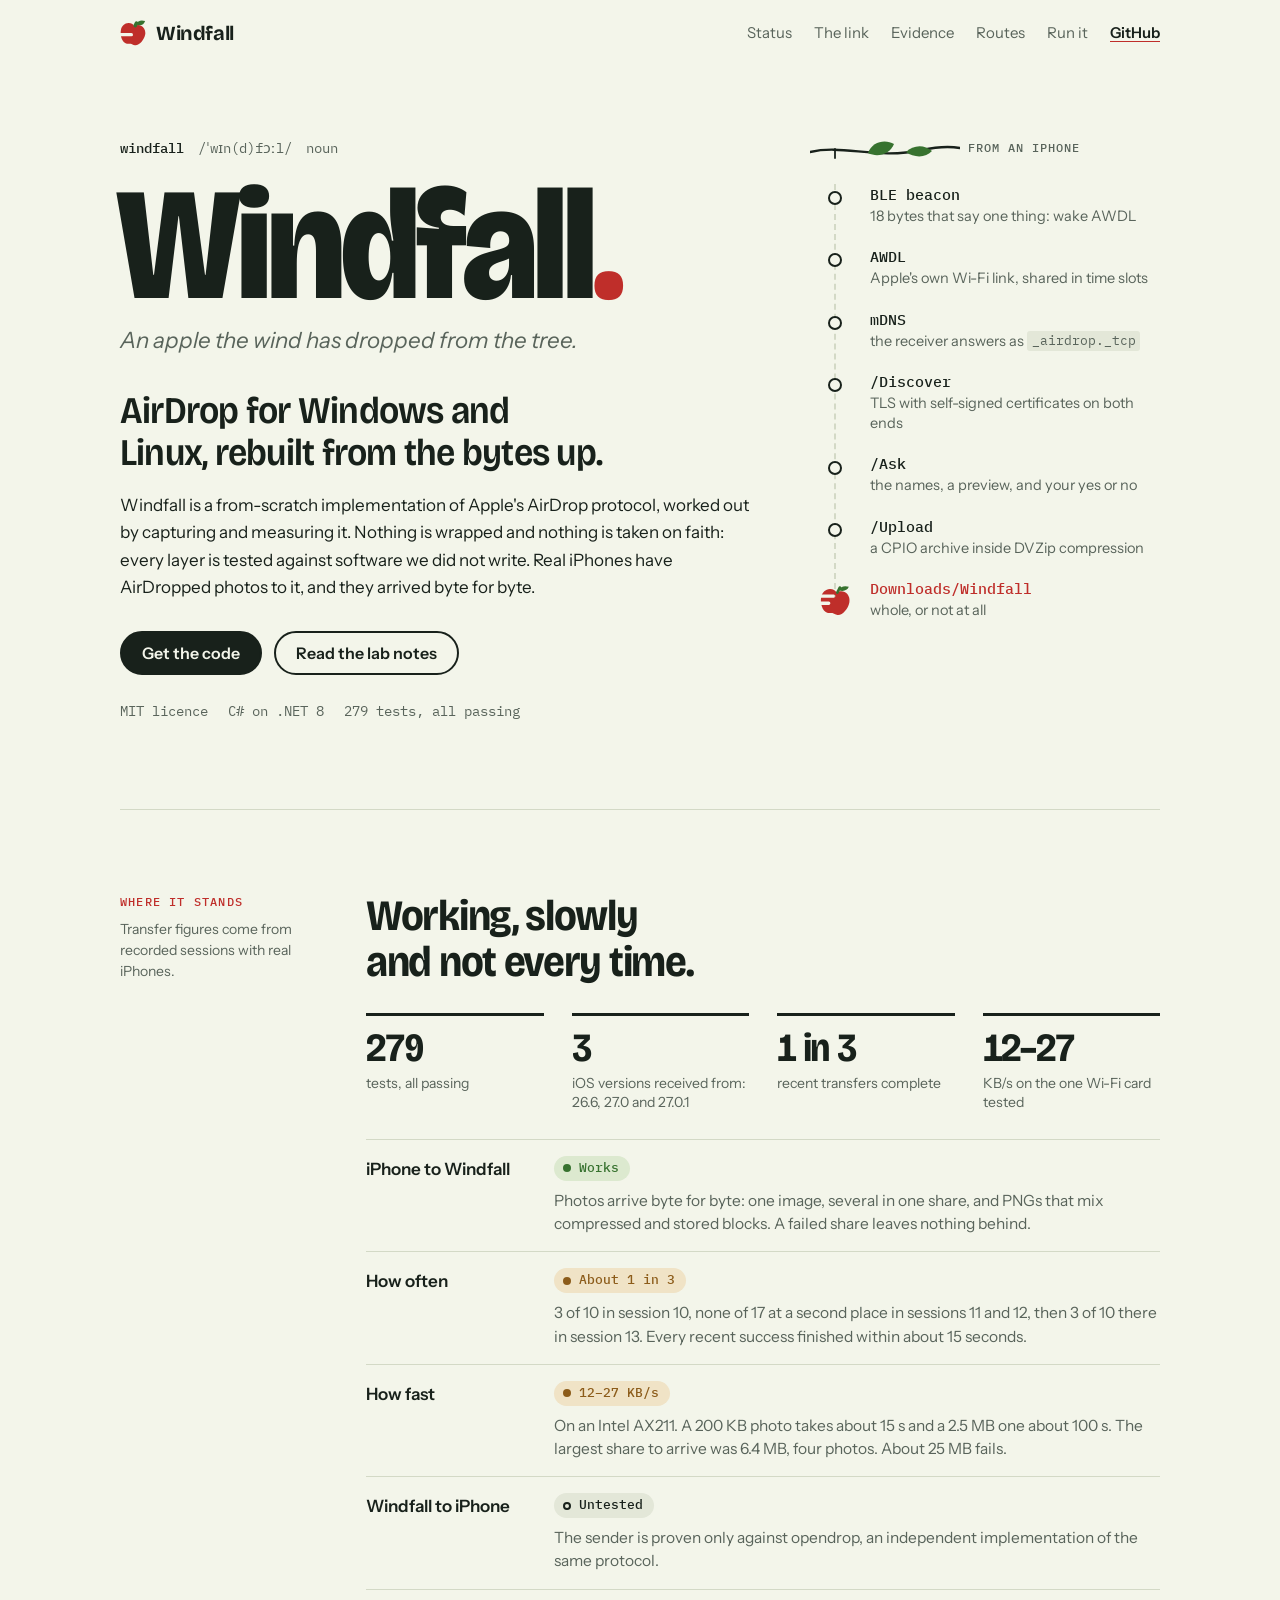
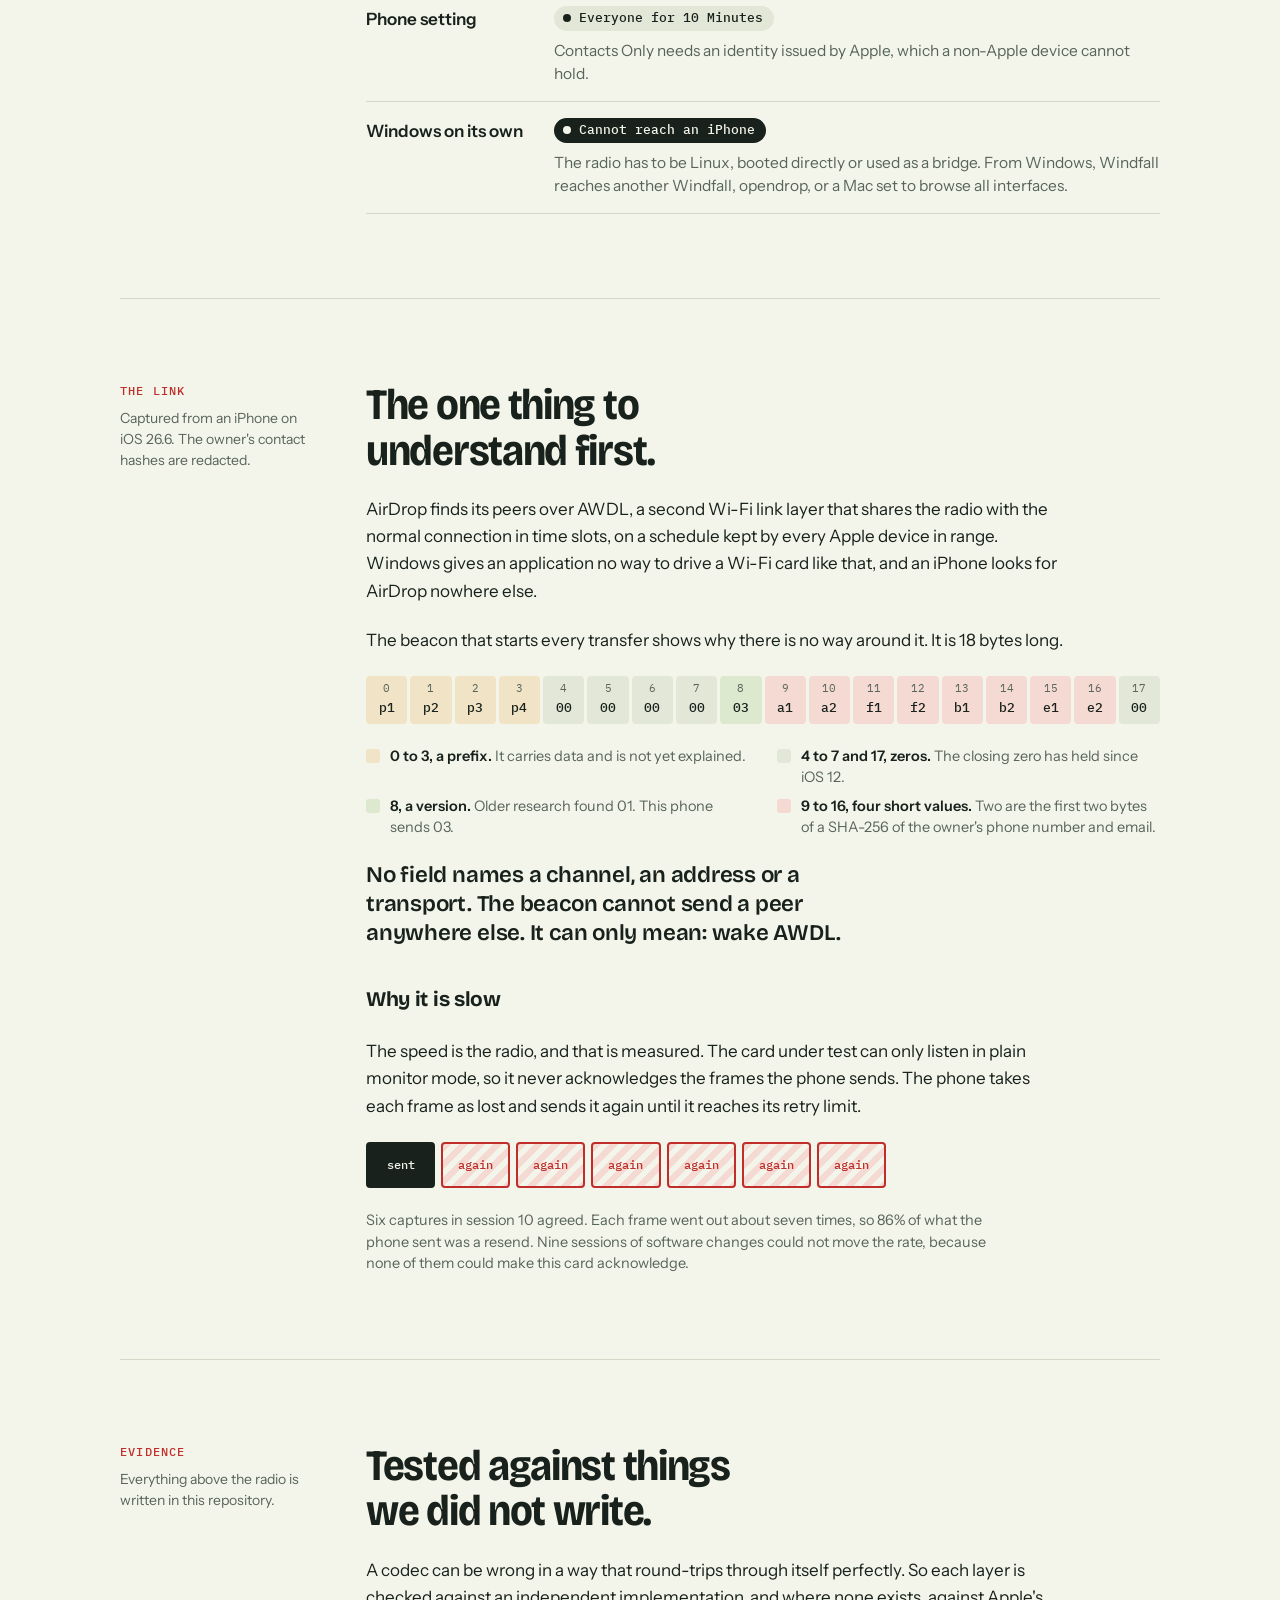
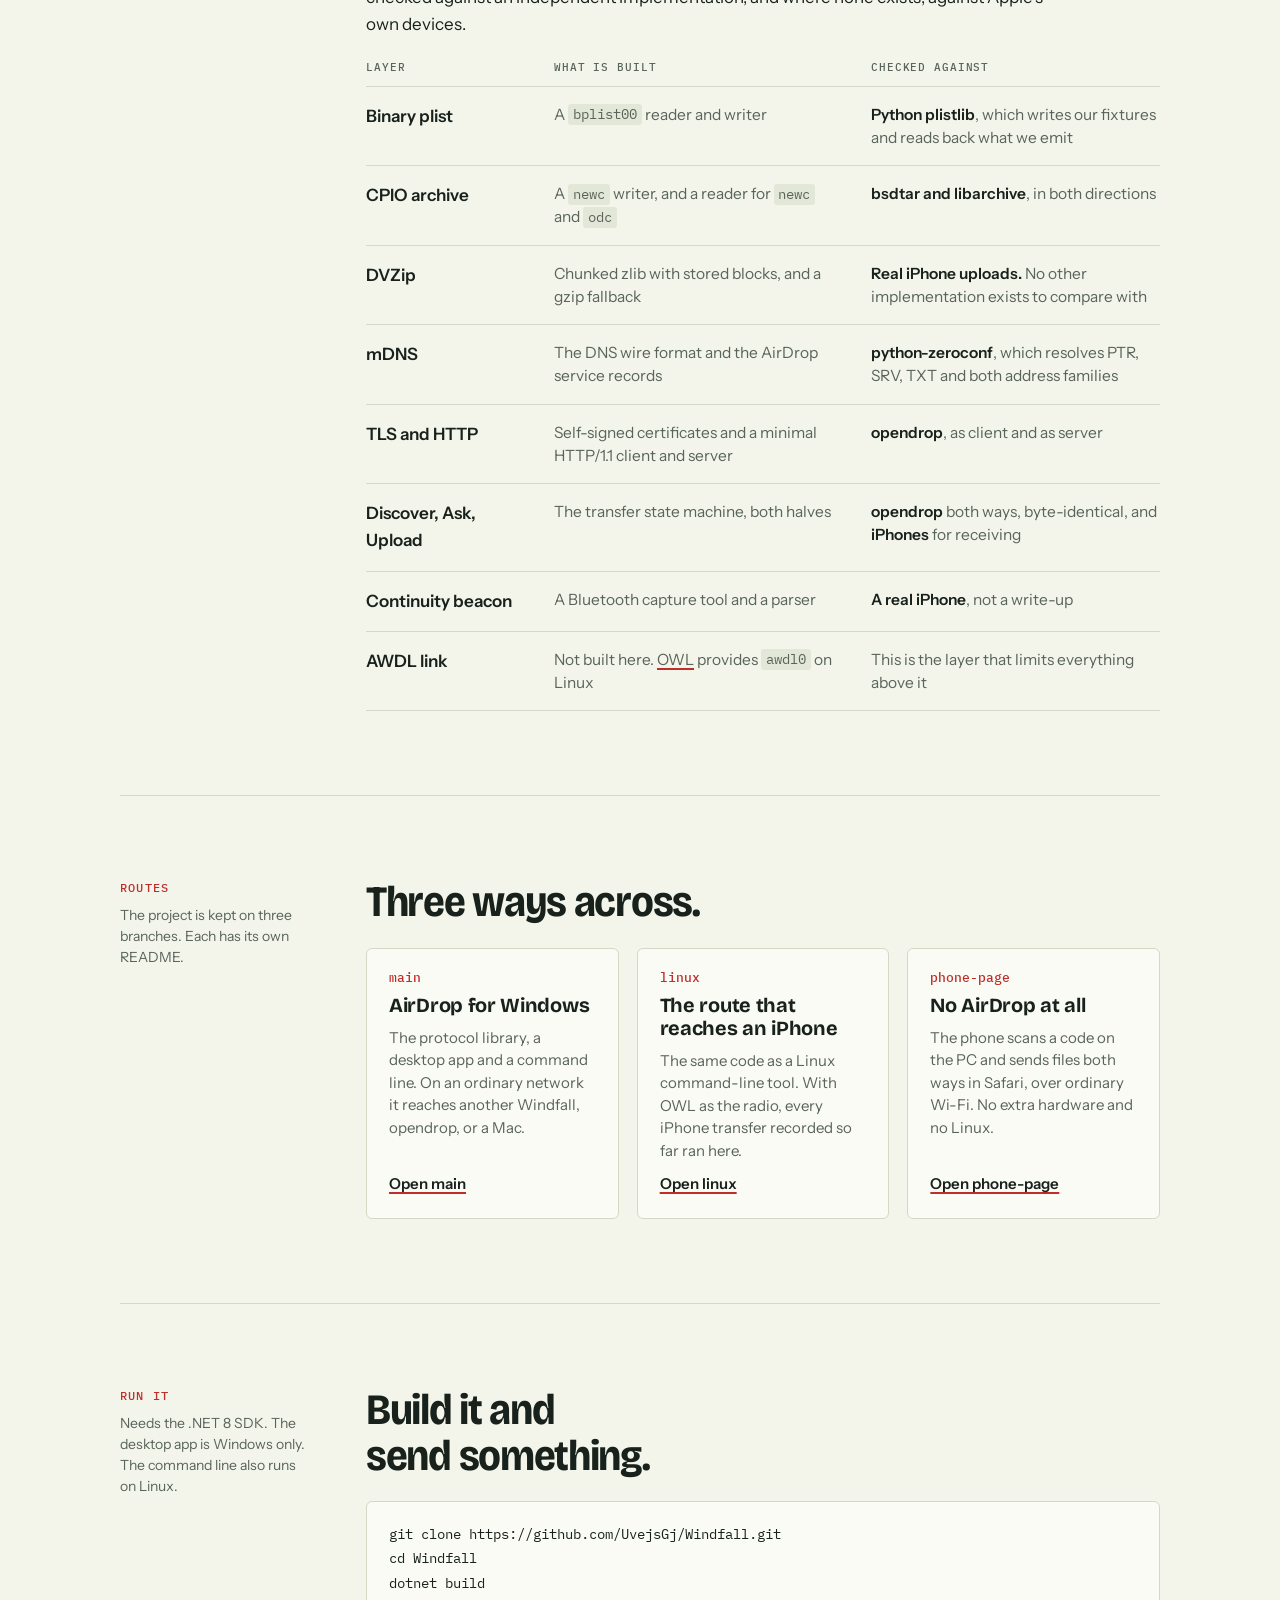
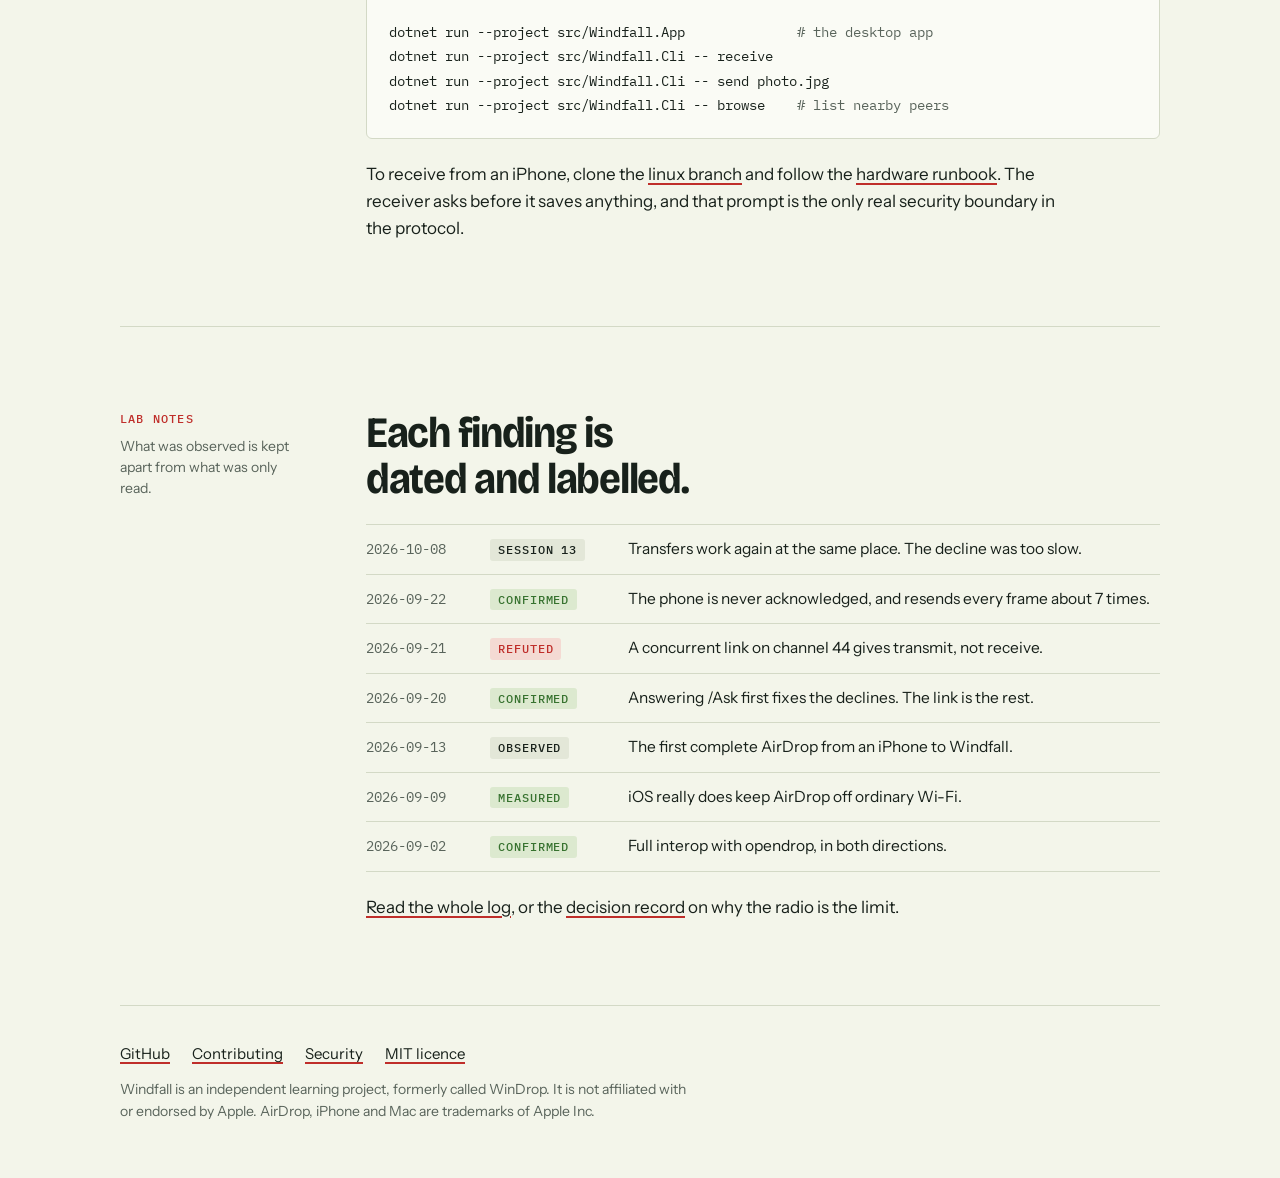
==== index.html @ a6c6a8fb "Add the Windfall website One self-contained page, index.html, taken from site/ in the Windfall repos" ====
<!doctype html>
<html lang="en">
<head>
<meta charset="utf-8">
<meta name="viewport" content="width=device-width, initial-scale=1, viewport-fit=cover">
<title>Windfall</title>
<meta name="description" content="An AirDrop implementation for Windows and Linux, built from scratch by reverse-engineering the protocol and tested against real iPhones.">
<link rel="canonical" href="https://uvejsgj.github.io/windfall-site/">
<meta property="og:title" content="Windfall">
<meta property="og:description" content="AirDrop for Windows and Linux, rebuilt from the bytes up.">
<meta property="og:type" content="website">
<meta property="og:url" content="https://uvejsgj.github.io/windfall-site/">
<meta property="og:image" content="https://uvejsgj.github.io/windfall-site/social-card.png">
<meta property="og:image:width" content="1280">
<meta property="og:image:height" content="640">
<meta name="twitter:card" content="summary_large_image">
<link rel="icon" href="data:image/svg+xml,%3Csvg xmlns='http://www.w3.org/2000/svg' viewBox='0 0 16 16'%3E%3Cmask id='g' maskUnits='userSpaceOnUse' x='-4' y='-4' width='24' height='24'%3E%3Crect x='-4' y='-4' width='24' height='24' fill='%23fff'/%3E%3Cpath d='M-2 9H7' fill='none' stroke='%23000' stroke-width='2' stroke-linecap='round'/%3E%3C/mask%3E%3Cg mask='url(%23g)'%3E%3Cpath fill='%23BF2E2A' transform='translate(8.11 7.18) rotate(12) scale(0.2) translate(-50 -48)' d='M50 31C45 25 37 23 30 25C19 28 12 38 12 50C12 67 23 87 36 88C42 88.5 46 86 50 86C54 86 58 88.5 64 88C77 87 88 67 88 50C88 38 81 28 70 25C63 23 55 25 50 31Z'/%3E%3C/g%3E%3Cg fill='%2337722F' transform='translate(8.11 7.18) rotate(12) scale(0.2) translate(-50 -48)'%3E%3Crect x='46.5' y='14' width='11' height='20' rx='5.5' transform='rotate(14 52 30)'/%3E%3Cpath d='M54 24C56 12 66 7 79 8C78 20 68 28 54 24Z'/%3E%3C/g%3E%3C/svg%3E">
<link rel="stylesheet" href="https://fonts.googleapis.com/css2?family=Bricolage+Grotesque:opsz,wdth,wght@12..96,75..100,200..800&family=IBM+Plex+Mono:wght@400;500&family=Instrument+Sans:ital,wght@0,400..700;1,400..700&display=swap">
<style>
/* Layout: a field notebook. Section labels sit in a narrow left margin and the content
   hangs to their right. The hero carries one drop line that a file falls down. */
:root {
  --flesh: #F3F5EA;   /* page: the pale green-white of a cut apple */
  --pith: #FAFBF5;    /* raised surface */
  --seed: #18211B;    /* ink */
  --stem: #59645B;    /* quiet text */
  --rule: #D3D9C6;    /* hairlines */
  --skin: #BF2E2A;    /* the one accent: apple red */
  --leaf: #37722F;    /* works */
  --russet: #8C5C1A;  /* slow, partial */
  --tint-skin: #F4DAD3;
  --tint-leaf: #DCE9CF;
  --tint-russet: #F0E3C6;
  --tint-stem: #E3E7D8;

  --display: "Bricolage Grotesque", "Arial Narrow", "Helvetica Neue", Arial, sans-serif;
  --body: "Instrument Sans", "Segoe UI", system-ui, -apple-system, sans-serif;
  --mono: "IBM Plex Mono", ui-monospace, "Cascadia Mono", Consolas, monospace;

  --apple: 42px;
  --gutter: clamp(16px, 4vw, 40px);
}
@media (prefers-color-scheme: dark) {
  :root:not([data-theme="light"]) {
    --flesh: #0F1511; --pith: #171F19; --seed: #E8EDDD; --stem: #9AA79A; --rule: #2B362D;
    --skin: #EF6A5F; --leaf: #8CC57C; --russet: #D9A85C;
    --tint-skin: #3B1F1C; --tint-leaf: #1D3220; --tint-russet: #352A10; --tint-stem: #212A23;
    color-scheme: dark;
  }
}
:root[data-theme="dark"] {
  --flesh: #0F1511; --pith: #171F19; --seed: #E8EDDD; --stem: #9AA79A; --rule: #2B362D;
  --skin: #EF6A5F; --leaf: #8CC57C; --russet: #D9A85C;
  --tint-skin: #3B1F1C; --tint-leaf: #1D3220; --tint-russet: #352A10; --tint-stem: #212A23;
  color-scheme: dark;
}

*, *::before, *::after { box-sizing: border-box; }
html { -webkit-text-size-adjust: 100%; }
body {
  margin: 0;
  background: var(--flesh);
  color: var(--seed);
  font: 400 17px/1.6 var(--body);
  -webkit-font-smoothing: antialiased;
}
a { color: inherit; text-decoration-color: var(--skin); text-decoration-thickness: 2px; text-underline-offset: 3px; }
a:hover { color: var(--skin); }
:focus-visible { outline: 2px solid var(--skin); outline-offset: 3px; border-radius: 2px; }
p { margin: 0; max-width: 64ch; }
h1, h2, h3 { margin: 0; font-family: var(--display); text-wrap: balance; }
code, pre, .mono { font-family: var(--mono); }
code { font-size: .88em; background: var(--tint-stem); padding: .1em .35em; border-radius: 3px; }

.page { max-width: 1120px; margin-inline: auto; padding-inline: var(--gutter); }

/* ---------- header ---------- */
.top { display: flex; align-items: center; justify-content: space-between; gap: 16px; padding-block: 20px; }
.brand { display: inline-flex; align-items: center; gap: 10px; font: 700 20px/1 var(--display); letter-spacing: -.02em; text-decoration: none; }
.brand svg { width: 26px; height: 26px; }
.top nav { display: flex; flex-wrap: wrap; gap: 4px 22px; font-size: 15px; }
.top nav a { text-decoration: none; color: var(--stem); }
.top nav a:hover, .top nav a.gh { color: var(--seed); }
.top nav a.gh { font-weight: 600; text-decoration: underline; text-decoration-color: var(--skin); }
@media (max-width: 700px) { .top nav a:not(.gh) { display: none; } }

/* ---------- hero ---------- */
.hero { display: grid; grid-template-columns: minmax(0, 1.3fr) minmax(0, .7fr); gap: 48px 64px; align-items: start; padding-block: clamp(28px, 6vw, 72px) clamp(48px, 7vw, 88px); }
.defn { font: 400 14px/1.5 var(--mono); color: var(--stem); display: flex; flex-wrap: wrap; gap: 2px 14px; }
.defn b { font-weight: 500; color: var(--seed); }
.hero h1 { font-weight: 800; font-stretch: 88%; font-size: clamp(4rem, 14vw, 10rem); line-height: .86; letter-spacing: -.03em; margin: 18px 0 10px -.03em; }
.hero h1 span { color: var(--skin); }
.meaning { font: italic 400 clamp(1.15rem, 2.2vw, 1.4rem)/1.4 var(--body); color: var(--stem); }
.thesis { font: 600 clamp(1.6rem, 3.4vw, 2.35rem)/1.12 var(--display); font-stretch: 92%; letter-spacing: -.02em; margin-top: 34px; max-width: 22ch; text-wrap: balance; }
.lede { margin-top: 18px; }
.cta { display: flex; flex-wrap: wrap; gap: 12px; margin-top: 30px; }
.btn { display: inline-flex; align-items: center; gap: 8px; padding: 12px 20px; border: 2px solid var(--seed); border-radius: 999px; font: 600 16px/1 var(--body); text-decoration: none; }
.btn.solid { background: var(--seed); color: var(--flesh); }
.btn.solid:hover { background: var(--skin); border-color: var(--skin); color: var(--flesh); }
.btn:hover { border-color: var(--skin); }
.facts { display: flex; flex-wrap: wrap; gap: 6px 20px; margin: 26px 0 0; padding: 0; list-style: none; font: 400 13.5px/1.5 var(--mono); color: var(--stem); }

/* the drop line */
.drop-wrap { position: relative; padding-top: 46px; }
.drop-cap { font: 500 12px/1 var(--mono); letter-spacing: .08em; text-transform: uppercase; color: var(--stem); position: absolute; top: 4px; left: 150px; white-space: nowrap; }
.twig { position: absolute; top: 0; left: -8px; width: 150px; height: 46px; }
.drop { list-style: none; margin: 0; padding: 0 0 0 52px; position: relative; display: grid; gap: 20px; }
.drop::before { content: ""; position: absolute; left: 16px; top: 0; bottom: calc(var(--apple) / 2); border-left: 2px dashed var(--rule); }
.drop li { position: relative; display: grid; gap: 1px; animation: lit .35s ease-out backwards; animation-delay: calc(.4s + var(--t, 0s)); }
.drop li::before { content: ""; position: absolute; left: -42px; top: .42em; width: 14px; height: 14px; border-radius: 50%; background: var(--flesh); border: 2px solid var(--seed); }
.drop .st { font: 500 15px/1.4 var(--mono); }
.drop .sd { font-size: 14.5px; line-height: 1.4; color: var(--stem); }
.drop li.land { min-height: var(--apple); align-content: center; }
.drop li.land::before { display: none; }
.drop li.land .st { color: var(--skin); }
.drop .apple { position: absolute; display: block; left: calc(17px - var(--apple) / 2); top: calc(100% - var(--apple)); width: var(--apple); height: var(--apple); animation: fall 2.4s cubic-bezier(.55, .085, .68, .53) .4s backwards, settle .45s ease-out 2.8s; }
.drop .apple::before { display: none; }
.drop .apple svg { display: block; width: 100%; height: 100%; }
@keyframes fall { from { top: -8px; } }
@keyframes settle { 0% { transform: translateY(0) rotate(0); } 40% { transform: translateY(-9px) rotate(-8deg); } 100% { transform: translateY(0) rotate(0); } }
@keyframes lit { from { opacity: .25; } }
@media (prefers-reduced-motion: reduce) { .drop .apple, .drop li { animation: none; } }

/* ---------- sections ---------- */
.sec { display: grid; grid-template-columns: 190px minmax(0, 1fr); gap: 20px 56px; padding-block: clamp(48px, 7vw, 84px); border-top: 1px solid var(--rule); }
.sec > header { display: grid; gap: 8px; align-content: start; }
.label { font: 500 12px/1.4 var(--mono); letter-spacing: .1em; text-transform: uppercase; color: var(--skin); }
.note { font-size: 14px; line-height: 1.5; color: var(--stem); }
.body { display: grid; gap: 22px; min-width: 0; }
.sec h2 { font-weight: 700; font-stretch: 90%; font-size: clamp(1.8rem, 4vw, 2.7rem); line-height: 1.05; letter-spacing: -.03em; max-width: 18ch; }
.sec h3 { font-weight: 700; font-size: 1.3rem; letter-spacing: -.015em; margin-top: 14px; }
@media (max-width: 860px) {
  .hero, .sec { grid-template-columns: minmax(0, 1fr); }
  .drop-wrap { max-width: 420px; }
}

/* figures */
.figs { display: grid; grid-template-columns: repeat(4, minmax(0, 1fr)); gap: 20px 28px; margin: 6px 0 4px; padding: 0; }
.figs div { display: grid; gap: 6px; align-content: start; border-top: 3px solid var(--seed); padding-top: 12px; }
.figs dt { font: 700 clamp(1.7rem, 3.6vw, 2.5rem)/1 var(--display); font-stretch: 85%; letter-spacing: -.03em; font-variant-numeric: tabular-nums; white-space: nowrap; }
.figs dd { margin: 0; font-size: 14px; line-height: 1.4; color: var(--stem); }
@media (max-width: 620px) { .figs { grid-template-columns: repeat(2, minmax(0, 1fr)); } }

/* rows: a label in the margin, its state and detail beside it */
.rows { display: grid; margin: 0; padding: 0; list-style: none; border-bottom: 1px solid var(--rule); }
.rows li { display: grid; grid-template-columns: 160px minmax(0, 1fr); gap: 8px 28px; padding-block: 16px; border-top: 1px solid var(--rule); align-items: start; }
.rows .k { font-weight: 600; grid-row: 1 / span 2; }
.rows .chip, .rows .d { grid-column: 2; }
.rows .d { font-size: 15.5px; line-height: 1.5; color: var(--stem); min-width: 0; }
.rows .d b { color: var(--seed); font-weight: 600; }
.rows .cap { display: none; font: 500 11px/1.4 var(--mono); letter-spacing: .08em; text-transform: uppercase; color: var(--stem); }
.rows.stack li { grid-template-columns: 160px minmax(0, 1fr) minmax(0, 1fr); }
.rows.stack .k { grid-row: auto; }
.rows.stack .d { grid-column: auto; }
.rows li.head { padding-block: 0 10px; border-top: 0; font: 500 11px/1.4 var(--mono); letter-spacing: .08em; text-transform: uppercase; color: var(--stem); }
@media (max-width: 1000px) {
  .rows.stack li { grid-template-columns: 160px minmax(0, 1fr); }
  .rows.stack .k { grid-row: 1 / span 2; }
  .rows.stack .d { grid-column: 2; }
  .rows.stack li.head { display: none; }
  .rows.stack .cap { display: block; margin-bottom: 2px; }
}
@media (max-width: 620px) {
  .rows li, .rows.stack li { grid-template-columns: minmax(0, 1fr); }
  .rows .k, .rows.stack .k { grid-row: auto; }
  .rows .chip, .rows .d, .rows.stack .d { grid-column: 1; }
}
.chip { display: inline-flex; align-items: center; gap: 8px; justify-self: start; padding: 4px 11px 4px 9px; border-radius: 999px; font: 500 13px/1.3 var(--mono); background: var(--tint-stem); color: var(--seed); }
.chip::before { content: ""; width: 8px; height: 8px; border-radius: 50%; background: currentColor; flex: none; }
.chip.ok { background: var(--tint-leaf); color: var(--leaf); }
.chip.slow { background: var(--tint-russet); color: var(--russet); }
.chip.open::before { background: none; border: 2px solid currentColor; }
.chip.no { background: var(--seed); color: var(--flesh); }

/* the beacon */
.bytes-wrap { overflow-x: auto; }
.bytes { display: grid; grid-template-columns: repeat(18, minmax(26px, 1fr)); gap: 3px; min-width: 520px; font: 500 13px/1 var(--mono); font-variant-numeric: tabular-nums; }
.bytes span { display: grid; gap: 7px; justify-items: center; padding: 7px 0 10px; border-radius: 4px; background: var(--tint-stem); }
.bytes i { font-style: normal; font-weight: 400; font-size: 10.5px; color: var(--stem); }
.bytes .pre { background: var(--tint-russet); }
.bytes .ver { background: var(--tint-leaf); }
.bytes .hsh { background: var(--tint-skin); }
.key { display: grid; grid-template-columns: repeat(2, minmax(0, 1fr)); gap: 8px 28px; margin: 0; padding: 0; list-style: none; font-size: 14.5px; line-height: 1.45; color: var(--stem); }
.key li { display: grid; grid-template-columns: 14px minmax(0, 1fr); gap: 10px; }
.key li::before { content: ""; width: 14px; height: 14px; border-radius: 3px; margin-top: .22em; background: var(--tint-stem); }
.key .pre::before { background: var(--tint-russet); }
.key .ver::before { background: var(--tint-leaf); }
.key .hsh::before { background: var(--tint-skin); }
.key b { color: var(--seed); font-weight: 600; }
@media (max-width: 620px) { .key { grid-template-columns: minmax(0, 1fr); } }
.verdict { font: 600 clamp(1.15rem, 2.2vw, 1.4rem)/1.3 var(--display); letter-spacing: -.01em; max-width: 34ch; text-wrap: balance; }

/* resends */
.frames { display: grid; grid-template-columns: repeat(7, minmax(0, 1fr)); gap: 6px; max-width: 520px; }
.frames span { display: grid; place-items: center; height: 46px; border-radius: 4px; font: 500 12px/1 var(--mono); border: 2px solid var(--skin); color: var(--skin); background: repeating-linear-gradient(135deg, var(--tint-skin) 0 6px, transparent 6px 12px); }
.frames .first { background: var(--seed); border-color: var(--seed); color: var(--flesh); }
.small { font-size: 14.5px; line-height: 1.5; color: var(--stem); }

/* routes */
.routes { display: grid; grid-template-columns: repeat(3, minmax(0, 1fr)); gap: 18px; }
.route { display: grid; grid-template-rows: auto auto 1fr auto; gap: 10px; padding: 22px; background: var(--pith); border: 1px solid var(--rule); border-radius: 6px; min-width: 0; }
.route .br { font: 500 13px/1 var(--mono); color: var(--skin); }
.route h3 { margin: 0; font-size: 1.25rem; line-height: 1.15; }
.route p { font-size: 15px; line-height: 1.5; color: var(--stem); }
.route a { font-weight: 600; font-size: 15px; }
@media (max-width: 860px) { .routes { grid-template-columns: minmax(0, 1fr); } }

/* code */
pre { margin: 0; padding: 20px 22px; background: var(--pith); border: 1px solid var(--rule); border-radius: 6px; overflow-x: auto; font-size: 14px; line-height: 1.75; }
pre code { background: none; padding: 0; border-radius: 0; font-size: inherit; }
pre .c { color: var(--stem); }

/* log */
.log { display: grid; margin: 0; padding: 0; list-style: none; border-bottom: 1px solid var(--rule); }
.log li { display: grid; grid-template-columns: 104px 118px minmax(0, 1fr); gap: 6px 20px; padding-block: 13px; border-top: 1px solid var(--rule); align-items: baseline; }
.log time { font: 400 13.5px/1.5 var(--mono); color: var(--stem); font-variant-numeric: tabular-nums; }
.log .v { justify-self: start; font: 500 11.5px/1 var(--mono); letter-spacing: .08em; padding: 5px 8px; border-radius: 3px; background: var(--tint-stem); }
.log .v.yes { background: var(--tint-leaf); color: var(--leaf); }
.log .v.nope { background: var(--tint-skin); color: var(--skin); }
.log span:last-child { font-size: 15.5px; line-height: 1.45; min-width: 0; }
@media (max-width: 620px) { .log li { grid-template-columns: auto minmax(0, 1fr); } .log span:last-child { grid-column: 1 / -1; } }

/* footer */
footer { border-top: 1px solid var(--rule); padding-block: 36px 56px; display: grid; gap: 14px; font-size: 14px; line-height: 1.55; color: var(--stem); }
footer nav { display: flex; flex-wrap: wrap; gap: 6px 22px; color: var(--seed); font-size: 15px; }
</style>
</head>
<body>
<div class="page">

  <div class="top">
    <a class="brand" href="#top" aria-label="Windfall">
      <svg viewBox="0 0 16 16" aria-hidden="true"><mask id="wf-gust-a" maskUnits="userSpaceOnUse" x="-4" y="-4" width="24" height="24"><rect x="-4" y="-4" width="24" height="24" fill="#fff"/><path d="M-2 9H7" fill="none" stroke="#000" stroke-width="2" stroke-linecap="round"/></mask><g mask="url(#wf-gust-a)"><path fill="var(--skin)" transform="translate(8.11 7.18) rotate(12) scale(0.2) translate(-50 -48)" d="M50 31C45 25 37 23 30 25C19 28 12 38 12 50C12 67 23 87 36 88C42 88.5 46 86 50 86C54 86 58 88.5 64 88C77 87 88 67 88 50C88 38 81 28 70 25C63 23 55 25 50 31Z"/></g><g fill="var(--leaf)" transform="translate(8.11 7.18) rotate(12) scale(0.2) translate(-50 -48)"><rect x="46.5" y="14" width="11" height="20" rx="5.5" transform="rotate(14 52 30)"/><path d="M54 24C56 12 66 7 79 8C78 20 68 28 54 24Z"/></g></svg>
      Windfall
    </a>
    <nav aria-label="Sections">
      <a href="#status">Status</a>
      <a href="#link">The link</a>
      <a href="#evidence">Evidence</a>
      <a href="#routes">Routes</a>
      <a href="#run">Run it</a>
      <a class="gh" href="https://github.com/UvejsGj/Windfall">GitHub</a>
    </nav>
  </div>

  <main id="top">
    <section class="hero">
      <div>
        <p class="defn"><b>windfall</b> <span>/ˈwɪn(d)fɔːl/</span> <span>noun</span></p>
        <h1>Windfall<span>.</span></h1>
        <p class="meaning">An apple the wind has dropped from the tree.</p>

        <p class="thesis">AirDrop for Windows and Linux, rebuilt from the bytes up.</p>
        <p class="lede">Windfall is a from-scratch implementation of Apple's AirDrop protocol, worked out by capturing and measuring it. Nothing is wrapped and nothing is taken on faith: every layer is tested against software we did not write. Real iPhones have AirDropped photos to it, and they arrived byte for byte.</p>

        <div class="cta">
          <a class="btn solid" href="https://github.com/UvejsGj/Windfall">Get the code</a>
          <a class="btn" href="https://github.com/UvejsGj/Windfall/blob/main/docs/protocol-notes.md">Read the lab notes</a>
        </div>
        <ul class="facts">
          <li>MIT licence</li>
          <li>C# on .NET 8</li>
          <li>279 tests, all passing</li>
        </ul>
      </div>

      <div class="drop-wrap">
        <svg class="twig" viewBox="0 0 150 46" aria-hidden="true">
          <path d="M0 14C34 6 66 22 112 12c14-3 26-4 38-2" fill="none" stroke="var(--seed)" stroke-width="2.4" stroke-linecap="round"/>
          <path d="M25 11v9" fill="none" stroke="var(--seed)" stroke-width="1.8" stroke-linecap="round"/>
          <path d="M58 15C62 3 76 1 84 6 80 16 68 20 58 15Z" fill="var(--leaf)"/>
          <path d="M96 14c8 6 20 6 26-1-8-7-19-6-26 1Z" fill="var(--leaf)"/>
        </svg>
        <span class="drop-cap">From an iPhone</span>
        <ol class="drop" aria-label="What a file passes through on its way in">
          <li style="--t:0s"><span class="st">BLE beacon</span><span class="sd">18 bytes that say one thing: wake AWDL</span></li>
          <li style="--t:.98s"><span class="st">AWDL</span><span class="sd">Apple's own Wi-Fi link, shared in time slots</span></li>
          <li style="--t:1.39s"><span class="st">mDNS</span><span class="sd">the receiver answers as <code>_airdrop._tcp</code></span></li>
          <li style="--t:1.7s"><span class="st">/Discover</span><span class="sd">TLS with self-signed certificates on both ends</span></li>
          <li style="--t:1.96s"><span class="st">/Ask</span><span class="sd">the names, a preview, and your yes or no</span></li>
          <li style="--t:2.19s"><span class="st">/Upload</span><span class="sd">a CPIO archive inside DVZip compression</span></li>
          <li class="land" style="--t:2.4s"><span class="st">Downloads/Windfall</span><span class="sd">whole, or not at all</span></li>
          <li class="apple" aria-hidden="true"><svg viewBox="0 0 100 100"><mask id="wf-gust-b" maskUnits="userSpaceOnUse" x="-20" y="-20" width="140" height="140"><rect x="-20" y="-20" width="140" height="140" fill="#fff"/><path d="M-20 43H47M-20 60H35" fill="none" stroke="#000" stroke-width="8" stroke-linecap="round"/></mask><g mask="url(#wf-gust-b)"><path fill="var(--skin)" transform="translate(51 50) rotate(12) scale(0.9) translate(-50 -48)" d="M50 31C45 25 37 23 30 25C19 28 12 38 12 50C12 67 23 87 36 88C42 88.5 46 86 50 86C54 86 58 88.5 64 88C77 87 88 67 88 50C88 38 81 28 70 25C63 23 55 25 50 31Z"/></g><g fill="var(--leaf)" transform="translate(51 50) rotate(12) scale(0.9) translate(-50 -48)"><rect x="48" y="12" width="7" height="22" rx="3.5" transform="rotate(14 51.5 30)"/><path d="M53 23C56 13 66 8 78 9C76 19 66 26 53 23Z"/></g></svg></li>
        </ol>
      </div>
    </section>

    <section class="sec" id="status">
      <header>
        <span class="label">Where it stands</span>
        <span class="note">Transfer figures come from recorded sessions with real iPhones.</span>
      </header>
      <div class="body">
        <h2>Working, slowly and not every time.</h2>
        <dl class="figs">
          <div><dt>279</dt><dd>tests, all passing</dd></div>
          <div><dt>3</dt><dd>iOS versions received from: 26.6, 27.0 and 27.0.1</dd></div>
          <div><dt>1 in 3</dt><dd>recent transfers complete</dd></div>
          <div><dt>12–27</dt><dd>KB/s on the one Wi-Fi card tested</dd></div>
        </dl>
        <ul class="rows">
          <li><span class="k">iPhone to Windfall</span><span class="chip ok">Works</span><span class="d">Photos arrive byte for byte: one image, several in one share, and PNGs that mix compressed and stored blocks. A failed share leaves nothing behind.</span></li>
          <li><span class="k">How often</span><span class="chip slow">About 1 in 3</span><span class="d">3 of 10 in session 10, none of 17 at a second place in sessions 11 and 12, then 3 of 10 there in session 13. Every recent success finished within about 15 seconds.</span></li>
          <li><span class="k">How fast</span><span class="chip slow">12–27 KB/s</span><span class="d">On an Intel AX211. A 200 KB photo takes about 15 s and a 2.5 MB one about 100 s. The largest share to arrive was 6.4 MB, four photos. About 25 MB fails.</span></li>
          <li><span class="k">Windfall to iPhone</span><span class="chip open">Untested</span><span class="d">The sender is proven only against opendrop, an independent implementation of the same protocol.</span></li>
          <li><span class="k">Phone setting</span><span class="chip">Everyone for 10 Minutes</span><span class="d">Contacts Only needs an identity issued by Apple, which a non-Apple device cannot hold.</span></li>
          <li><span class="k">Windows on its own</span><span class="chip no">Cannot reach an iPhone</span><span class="d">The radio has to be Linux, booted directly or used as a bridge. From Windows, Windfall reaches another Windfall, opendrop, or a Mac set to browse all interfaces.</span></li>
        </ul>
      </div>
    </section>

    <section class="sec" id="link">
      <header>
        <span class="label">The link</span>
        <span class="note">Captured from an iPhone on iOS 26.6. The owner's contact hashes are redacted.</span>
      </header>
      <div class="body">
        <h2>The one thing to understand first.</h2>
        <p>AirDrop finds its peers over AWDL, a second Wi-Fi link layer that shares the radio with the normal connection in time slots, on a schedule kept by every Apple device in range. Windows gives an application no way to drive a Wi-Fi card like that, and an iPhone looks for AirDrop nowhere else.</p>
        <p>The beacon that starts every transfer shows why there is no way around it. It is 18 bytes long.</p>

        <div class="bytes-wrap">
          <div class="bytes" role="img" aria-label="The 18 bytes of the AirDrop beacon: four prefix bytes, four zero bytes, a version byte of 03, eight bytes holding four two-byte values, and a closing zero.">
            <span class="pre"><i>0</i>p1</span><span class="pre"><i>1</i>p2</span><span class="pre"><i>2</i>p3</span><span class="pre"><i>3</i>p4</span>
            <span><i>4</i>00</span><span><i>5</i>00</span><span><i>6</i>00</span><span><i>7</i>00</span>
            <span class="ver"><i>8</i>03</span>
            <span class="hsh"><i>9</i>a1</span><span class="hsh"><i>10</i>a2</span><span class="hsh"><i>11</i>f1</span><span class="hsh"><i>12</i>f2</span><span class="hsh"><i>13</i>b1</span><span class="hsh"><i>14</i>b2</span><span class="hsh"><i>15</i>e1</span><span class="hsh"><i>16</i>e2</span>
            <span><i>17</i>00</span>
          </div>
        </div>
        <ul class="key">
          <li class="pre"><span><b>0 to 3, a prefix.</b> It carries data and is not yet explained.</span></li>
          <li><span><b>4 to 7 and 17, zeros.</b> The closing zero has held since iOS 12.</span></li>
          <li class="ver"><span><b>8, a version.</b> Older research found 01. This phone sends 03.</span></li>
          <li class="hsh"><span><b>9 to 16, four short values.</b> Two are the first two bytes of a SHA-256 of the owner's phone number and email.</span></li>
        </ul>
        <p class="verdict">No field names a channel, an address or a transport. The beacon cannot send a peer anywhere else. It can only mean: wake AWDL.</p>

        <h3>Why it is slow</h3>
        <p>The speed is the radio, and that is measured. The card under test can only listen in plain monitor mode, so it never acknowledges the frames the phone sends. The phone takes each frame as lost and sends it again until it reaches its retry limit.</p>
        <div class="frames" role="img" aria-label="Seven transmissions of the same frame: one first attempt and six resends.">
          <span class="first">sent</span><span>again</span><span>again</span><span>again</span><span>again</span><span>again</span><span>again</span>
        </div>
        <p class="small">Six captures in session 10 agreed. Each frame went out about seven times, so 86% of what the phone sent was a resend. Nine sessions of software changes could not move the rate, because none of them could make this card acknowledge.</p>
      </div>
    </section>

    <section class="sec" id="evidence">
      <header>
        <span class="label">Evidence</span>
        <span class="note">Everything above the radio is written in this repository.</span>
      </header>
      <div class="body">
        <h2>Tested against things we did not write.</h2>
        <p>A codec can be wrong in a way that round-trips through itself perfectly. So each layer is checked against an independent implementation, and where none exists, against Apple's own devices.</p>
        <ul class="rows stack">
          <li class="head"><span>Layer</span><span>What is built</span><span>Checked against</span></li>
          <li><span class="k">Binary plist</span><span class="d"><span class="cap">Built</span>A <code>bplist00</code> reader and writer</span><span class="d"><span class="cap">Checked against</span><b>Python plistlib</b>, which writes our fixtures and reads back what we emit</span></li>
          <li><span class="k">CPIO archive</span><span class="d"><span class="cap">Built</span>A <code>newc</code> writer, and a reader for <code>newc</code> and <code>odc</code></span><span class="d"><span class="cap">Checked against</span><b>bsdtar and libarchive</b>, in both directions</span></li>
          <li><span class="k">DVZip</span><span class="d"><span class="cap">Built</span>Chunked zlib with stored blocks, and a gzip fallback</span><span class="d"><span class="cap">Checked against</span><b>Real iPhone uploads.</b> No other implementation exists to compare with</span></li>
          <li><span class="k">mDNS</span><span class="d"><span class="cap">Built</span>The DNS wire format and the AirDrop service records</span><span class="d"><span class="cap">Checked against</span><b>python-zeroconf</b>, which resolves PTR, SRV, TXT and both address families</span></li>
          <li><span class="k">TLS and HTTP</span><span class="d"><span class="cap">Built</span>Self-signed certificates and a minimal HTTP/1.1 client and server</span><span class="d"><span class="cap">Checked against</span><b>opendrop</b>, as client and as server</span></li>
          <li><span class="k">Discover, Ask, Upload</span><span class="d"><span class="cap">Built</span>The transfer state machine, both halves</span><span class="d"><span class="cap">Checked against</span><b>opendrop</b> both ways, byte-identical, and <b>iPhones</b> for receiving</span></li>
          <li><span class="k">Continuity beacon</span><span class="d"><span class="cap">Built</span>A Bluetooth capture tool and a parser</span><span class="d"><span class="cap">Checked against</span><b>A real iPhone</b>, not a write-up</span></li>
          <li><span class="k">AWDL link</span><span class="d"><span class="cap">Built</span>Not built here. <a href="https://github.com/seemoo-lab/owl">OWL</a> provides <code>awdl0</code> on Linux</span><span class="d"><span class="cap">Checked against</span>This is the layer that limits everything above it</span></li>
        </ul>
      </div>
    </section>

    <section class="sec" id="routes">
      <header>
        <span class="label">Routes</span>
        <span class="note">The project is kept on three branches. Each has its own README.</span>
      </header>
      <div class="body">
        <h2>Three ways across.</h2>
        <div class="routes">
          <article class="route">
            <span class="br">main</span>
            <h3>AirDrop for Windows</h3>
            <p>The protocol library, a desktop app and a command line. On an ordinary network it reaches another Windfall, opendrop, or a Mac.</p>
            <a href="https://github.com/UvejsGj/Windfall">Open main</a>
          </article>
          <article class="route">
            <span class="br">linux</span>
            <h3>The route that reaches an iPhone</h3>
            <p>The same code as a Linux command-line tool. With OWL as the radio, every iPhone transfer recorded so far ran here.</p>
            <a href="https://github.com/UvejsGj/Windfall/tree/linux">Open linux</a>
          </article>
          <article class="route">
            <span class="br">phone-page</span>
            <h3>No AirDrop at all</h3>
            <p>The phone scans a code on the PC and sends files both ways in Safari, over ordinary Wi-Fi. No extra hardware and no Linux.</p>
            <a href="https://github.com/UvejsGj/Windfall/tree/phone-page">Open phone-page</a>
          </article>
        </div>
      </div>
    </section>

    <section class="sec" id="run">
      <header>
        <span class="label">Run it</span>
        <span class="note">Needs the .NET 8 SDK. The desktop app is Windows only. The command line also runs on Linux.</span>
      </header>
      <div class="body">
        <h2>Build it and send something.</h2>
<pre><code>git clone https://github.com/UvejsGj/Windfall.git
cd Windfall
dotnet build

dotnet run --project src/Windfall.App              <span class="c"># the desktop app</span>
dotnet run --project src/Windfall.Cli -- receive
dotnet run --project src/Windfall.Cli -- send photo.jpg
dotnet run --project src/Windfall.Cli -- browse    <span class="c"># list nearby peers</span></code></pre>
        <p>To receive from an iPhone, clone the <a href="https://github.com/UvejsGj/Windfall/tree/linux">linux branch</a> and follow the <a href="https://github.com/UvejsGj/Windfall/blob/main/docs/bridge-hardware-setup.md">hardware runbook</a>. The receiver asks before it saves anything, and that prompt is the only real security boundary in the protocol.</p>
      </div>
    </section>

    <section class="sec" id="notes">
      <header>
        <span class="label">Lab notes</span>
        <span class="note">What was observed is kept apart from what was only read.</span>
      </header>
      <div class="body">
        <h2>Each finding is dated and labelled.</h2>
        <ul class="log">
          <li><time datetime="2026-10-08">2026-10-08</time><span class="v">SESSION 13</span><span>Transfers work again at the same place. The decline was too slow.</span></li>
          <li><time datetime="2026-09-22">2026-09-22</time><span class="v yes">CONFIRMED</span><span>The phone is never acknowledged, and resends every frame about 7 times.</span></li>
          <li><time datetime="2026-09-21">2026-09-21</time><span class="v nope">REFUTED</span><span>A concurrent link on channel 44 gives transmit, not receive.</span></li>
          <li><time datetime="2026-09-20">2026-09-20</time><span class="v yes">CONFIRMED</span><span>Answering /Ask first fixes the declines. The link is the rest.</span></li>
          <li><time datetime="2026-09-13">2026-09-13</time><span class="v">OBSERVED</span><span>The first complete AirDrop from an iPhone to Windfall.</span></li>
          <li><time datetime="2026-09-09">2026-09-09</time><span class="v yes">MEASURED</span><span>iOS really does keep AirDrop off ordinary Wi-Fi.</span></li>
          <li><time datetime="2026-09-02">2026-09-02</time><span class="v yes">CONFIRMED</span><span>Full interop with opendrop, in both directions.</span></li>
        </ul>
        <p><a href="https://github.com/UvejsGj/Windfall/blob/main/docs/protocol-notes.md">Read the whole log</a>, or the <a href="https://github.com/UvejsGj/Windfall/blob/main/docs/adr-001-transport-selection.md">decision record</a> on why the radio is the limit.</p>
      </div>
    </section>
  </main>

  <footer>
    <nav aria-label="Project">
      <a href="https://github.com/UvejsGj/Windfall">GitHub</a>
      <a href="https://github.com/UvejsGj/Windfall/blob/main/CONTRIBUTING.md">Contributing</a>
      <a href="https://github.com/UvejsGj/Windfall/blob/main/SECURITY.md">Security</a>
      <a href="https://github.com/UvejsGj/Windfall/blob/main/LICENSE">MIT licence</a>
    </nav>
    <p>Windfall is an independent learning project, formerly called WinDrop. It is not affiliated with or endorsed by Apple. AirDrop, iPhone and Mac are trademarks of Apple Inc.</p>
  </footer>

</div>
</body>
</html>
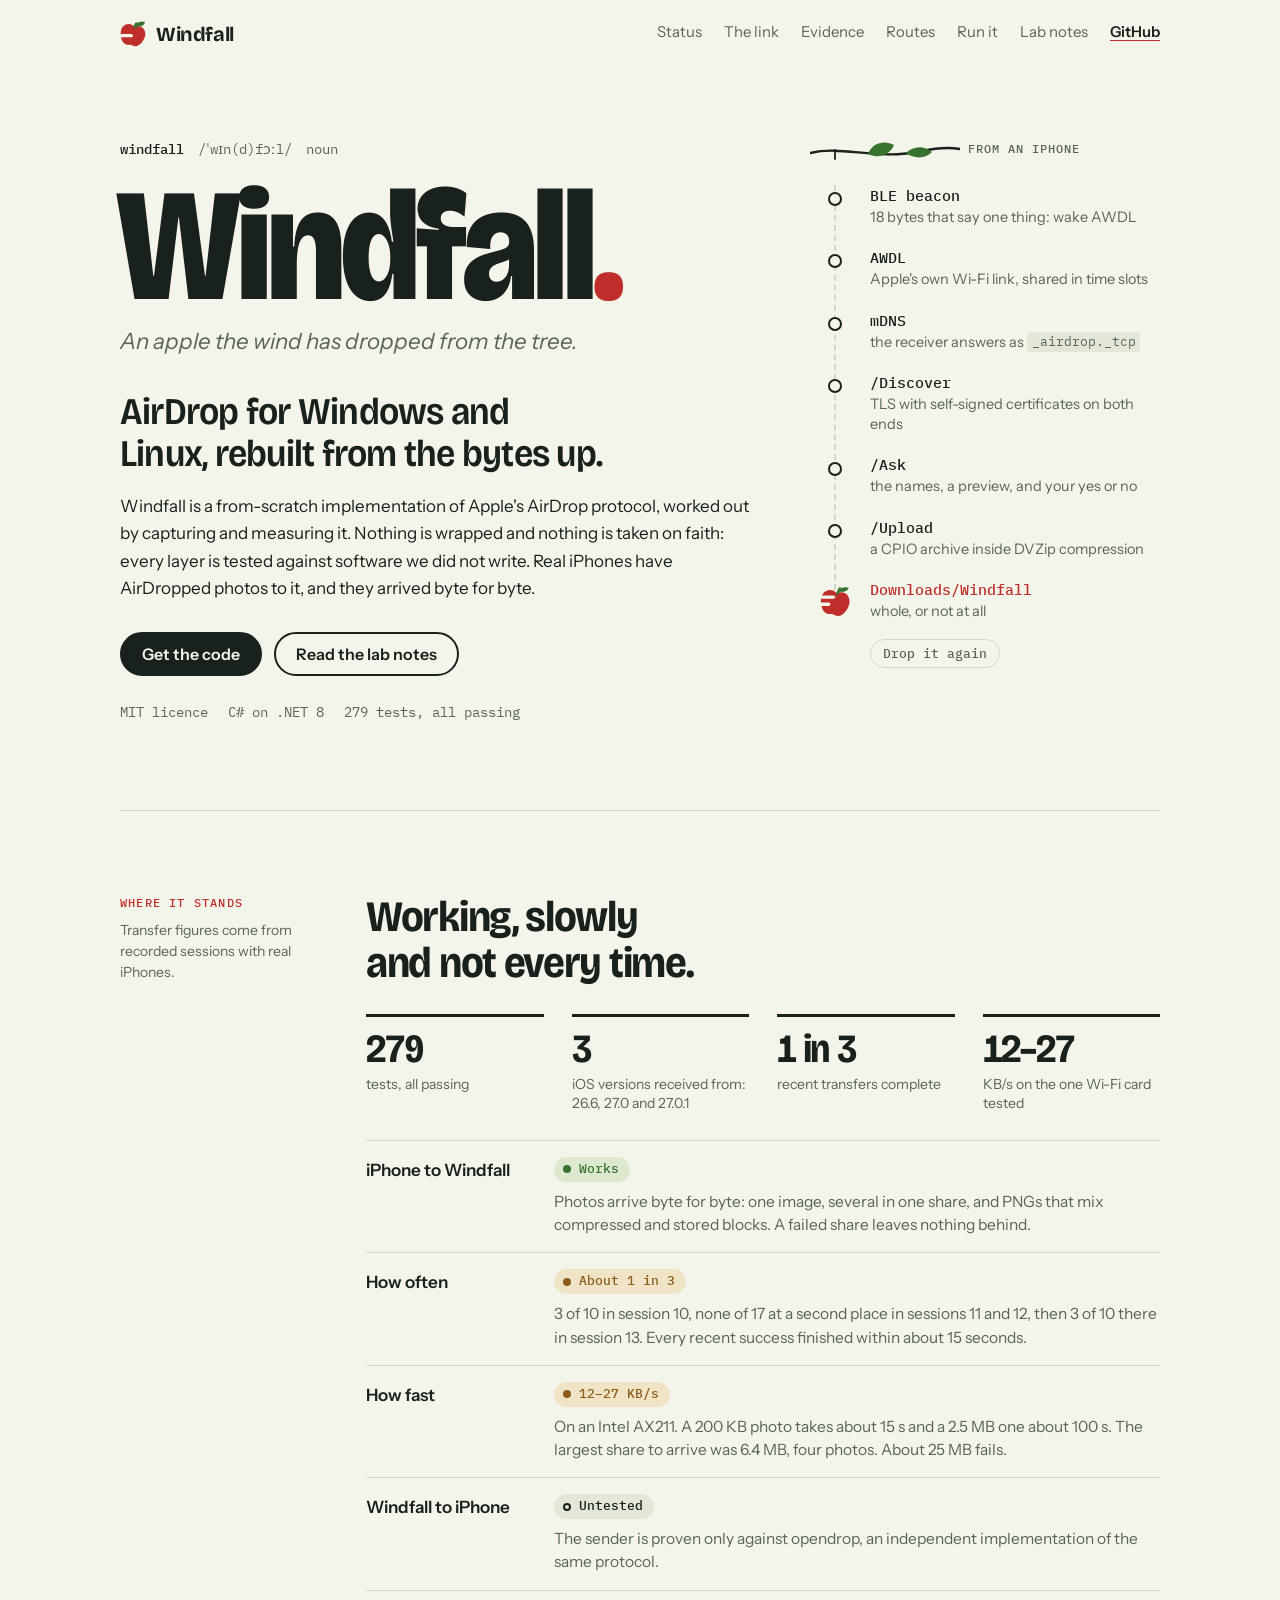
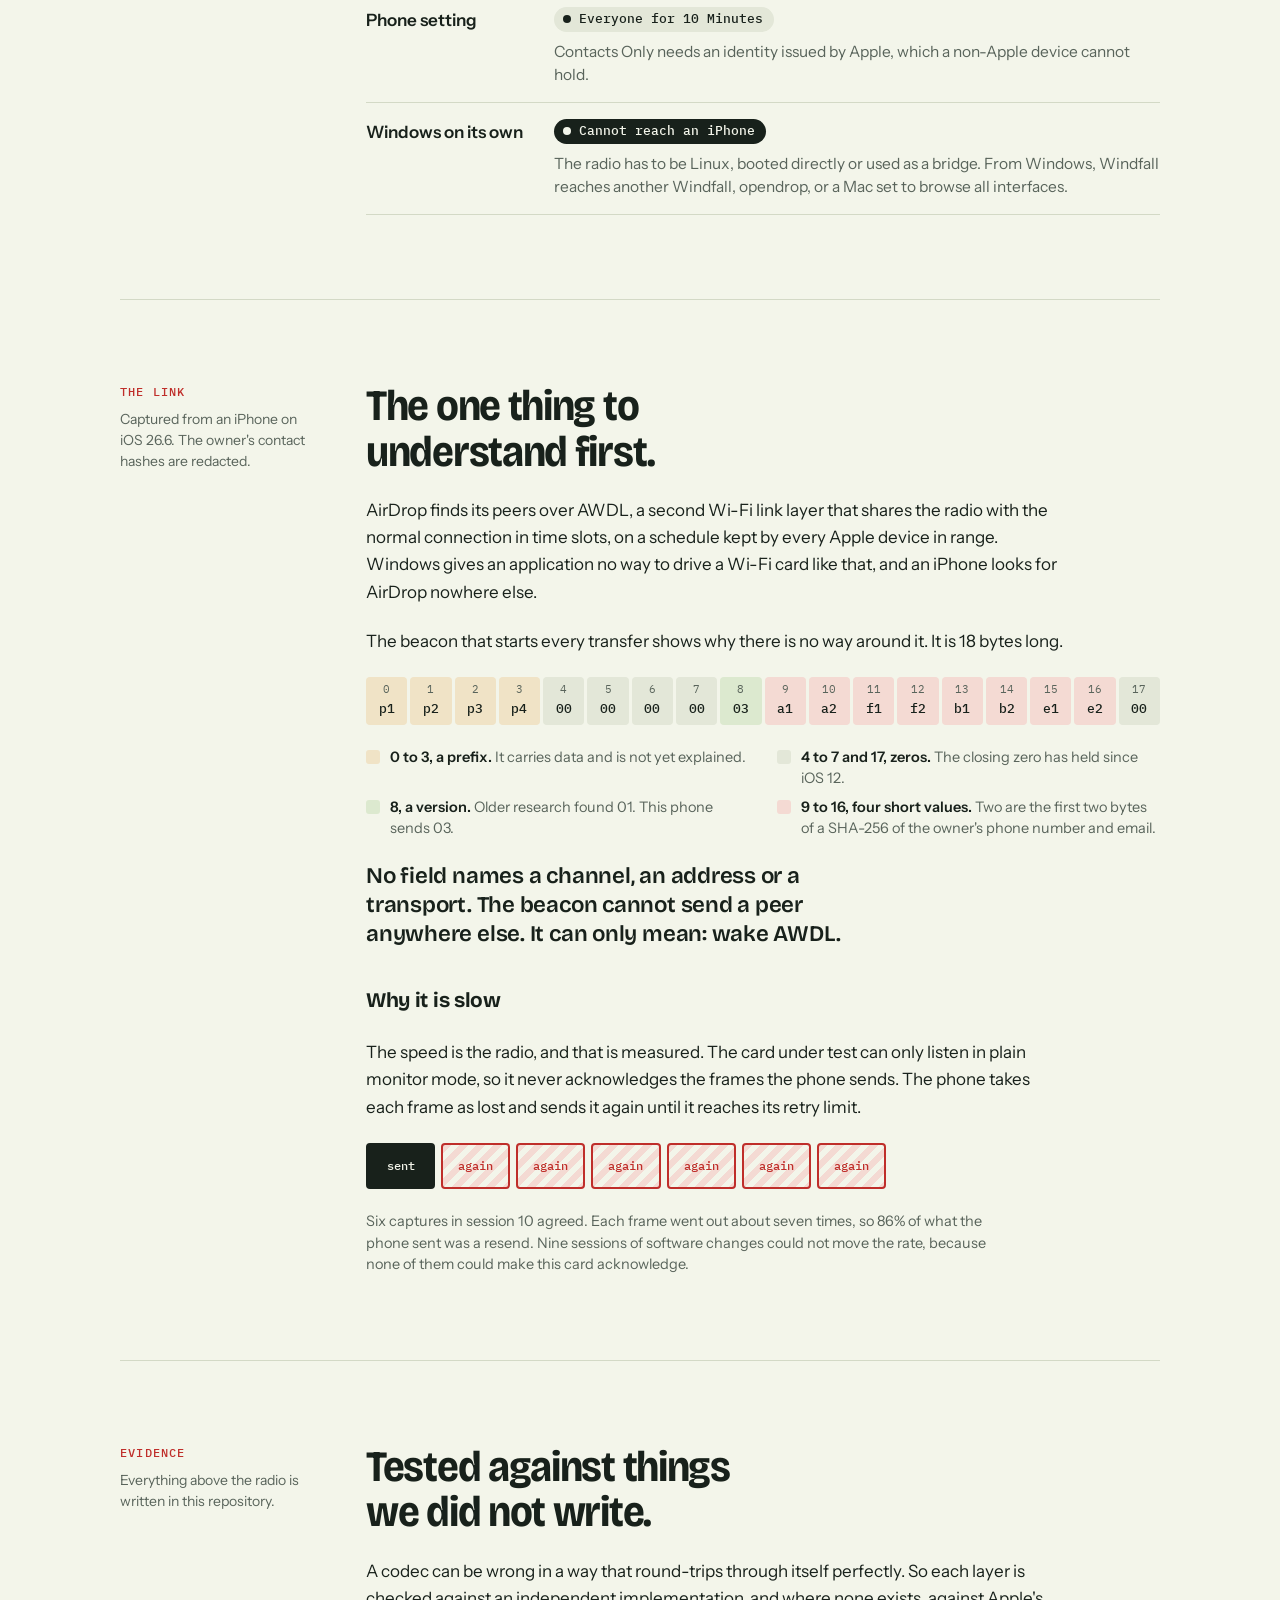
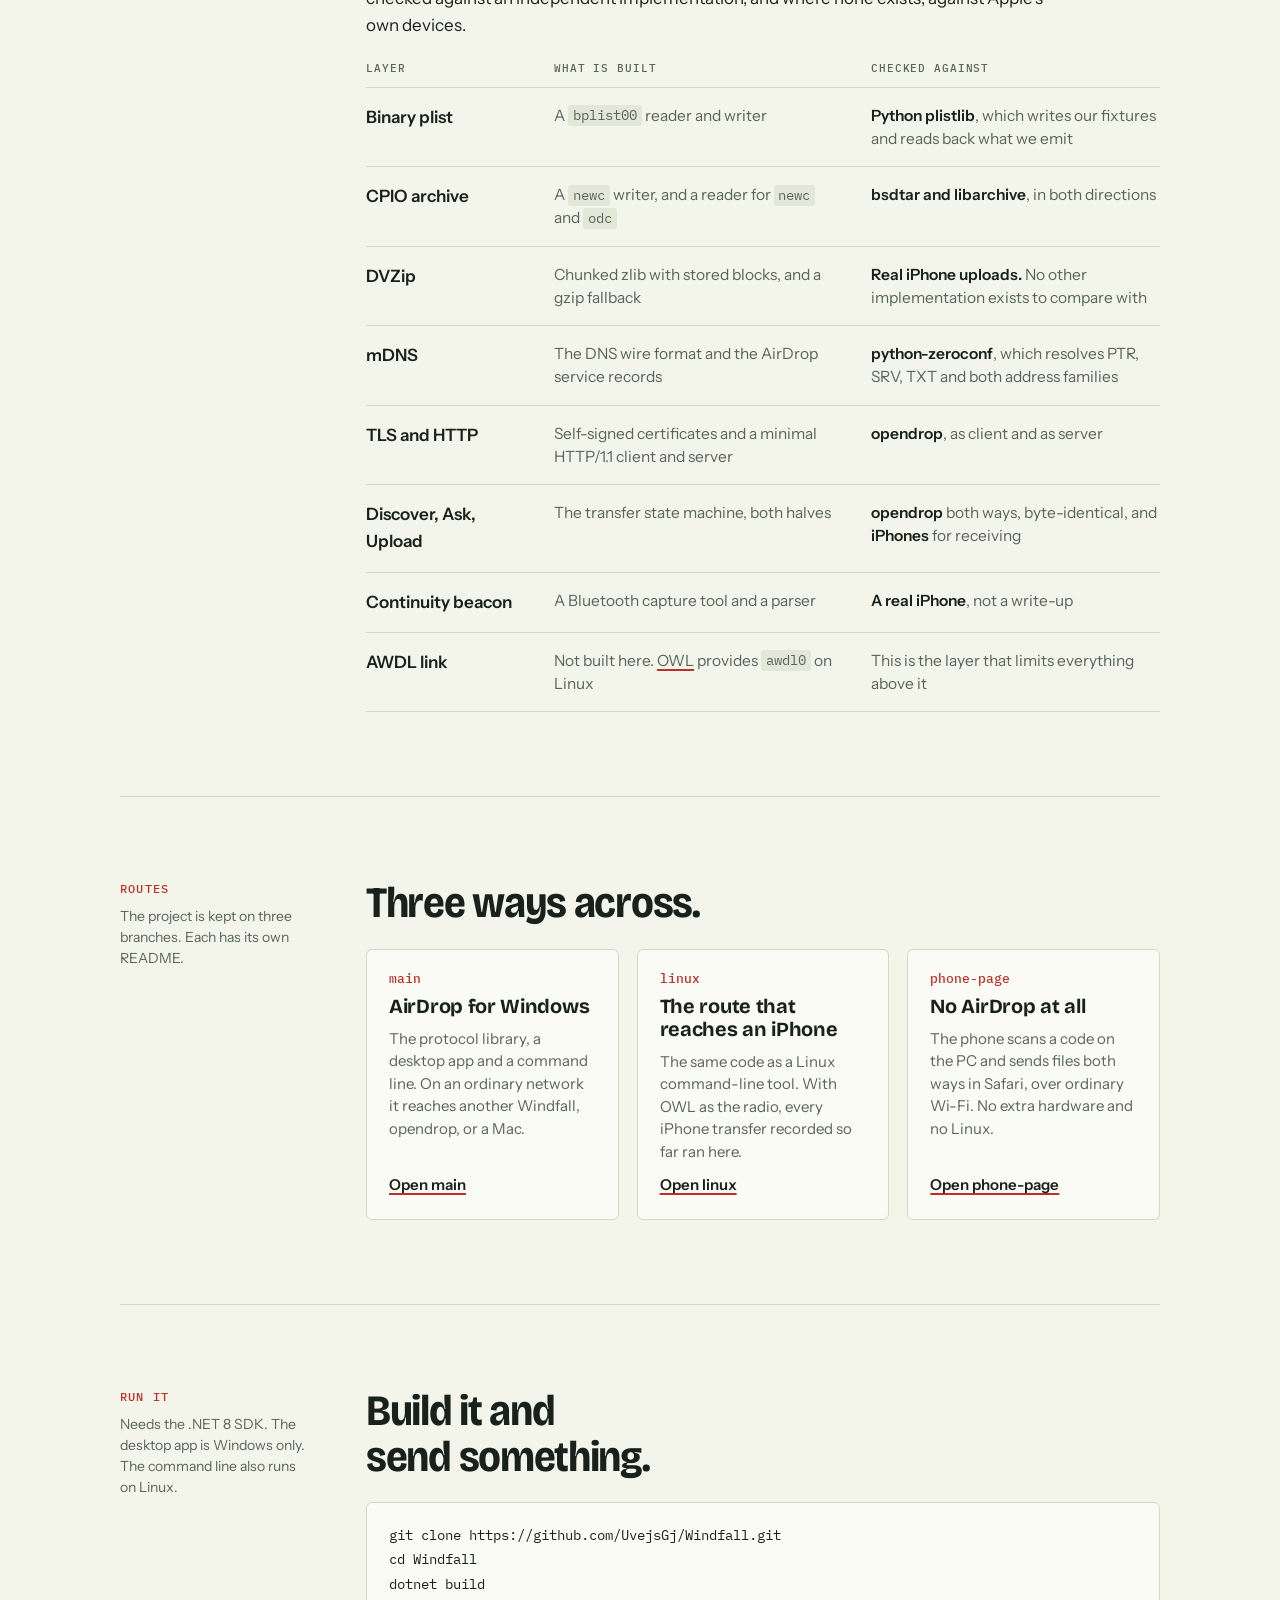
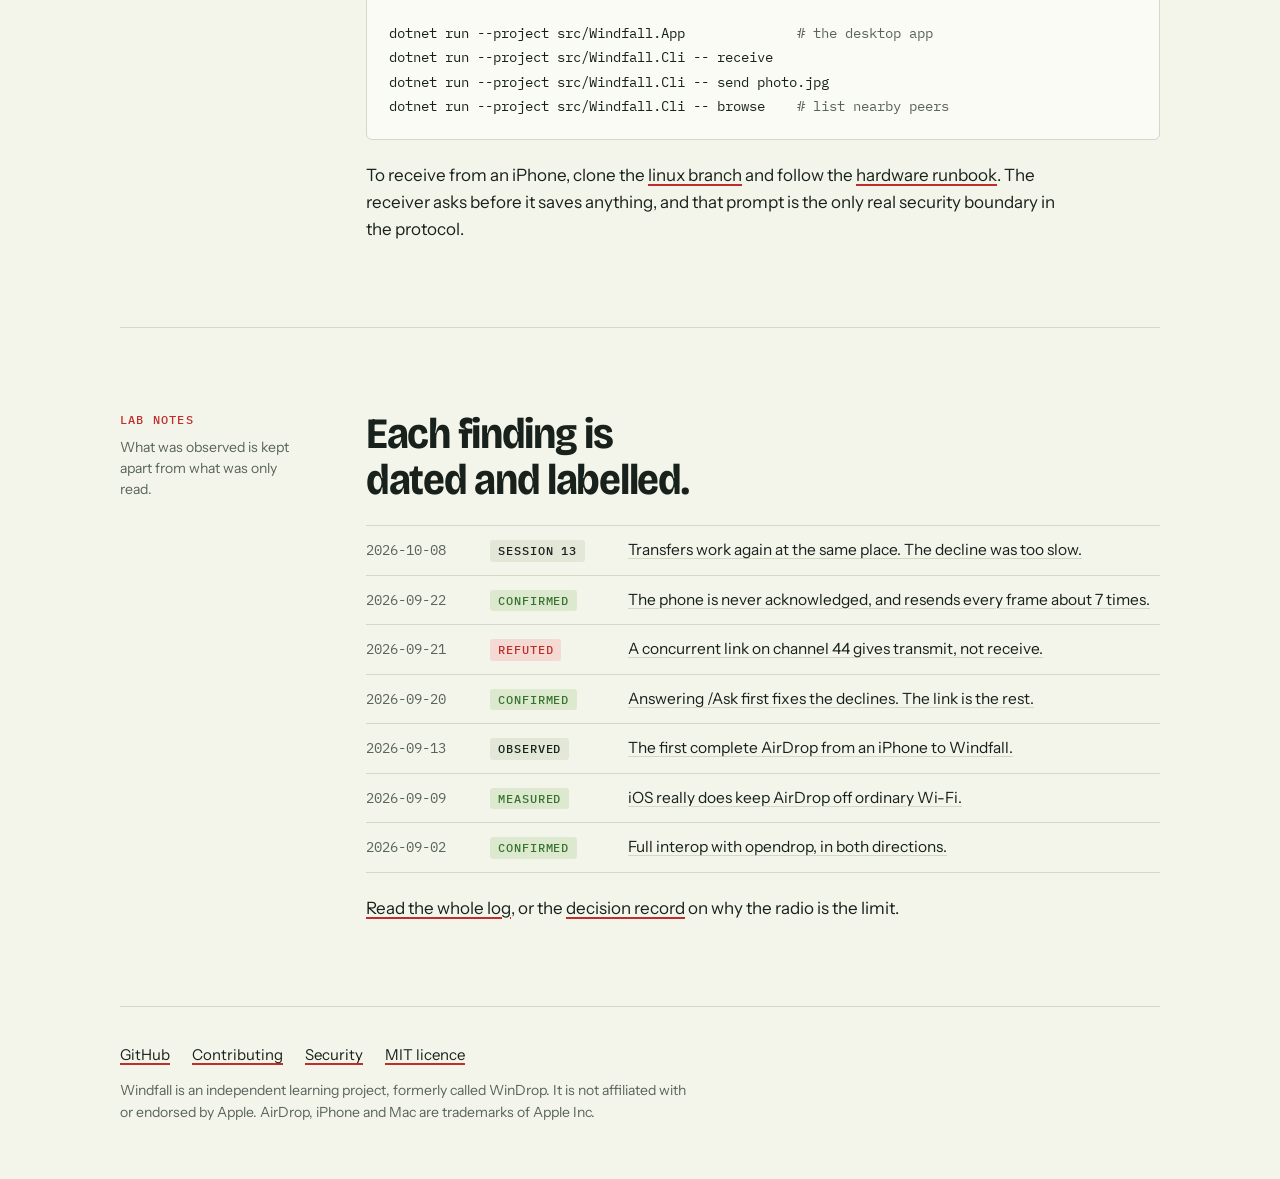
==== commit b3568fff: "Put the lab notes on the site, and add motion The lab notes were a link out to the Windfall reposito" ====
--- a/index.html
+++ b/index.html
@@ -16,214 +16,14 @@
 <meta name="twitter:card" content="summary_large_image">
 <link rel="icon" href="data:image/svg+xml,%3Csvg xmlns='http://www.w3.org/2000/svg' viewBox='0 0 16 16'%3E%3Cmask id='g' maskUnits='userSpaceOnUse' x='-4' y='-4' width='24' height='24'%3E%3Crect x='-4' y='-4' width='24' height='24' fill='%23fff'/%3E%3Cpath d='M-2 9H7' fill='none' stroke='%23000' stroke-width='2' stroke-linecap='round'/%3E%3C/mask%3E%3Cg mask='url(%23g)'%3E%3Cpath fill='%23BF2E2A' transform='translate(8.11 7.18) rotate(12) scale(0.2) translate(-50 -48)' d='M50 31C45 25 37 23 30 25C19 28 12 38 12 50C12 67 23 87 36 88C42 88.5 46 86 50 86C54 86 58 88.5 64 88C77 87 88 67 88 50C88 38 81 28 70 25C63 23 55 25 50 31Z'/%3E%3C/g%3E%3Cg fill='%2337722F' transform='translate(8.11 7.18) rotate(12) scale(0.2) translate(-50 -48)'%3E%3Crect x='46.5' y='14' width='11' height='20' rx='5.5' transform='rotate(14 52 30)'/%3E%3Cpath d='M54 24C56 12 66 7 79 8C78 20 68 28 54 24Z'/%3E%3C/g%3E%3C/svg%3E">
 <link rel="stylesheet" href="https://fonts.googleapis.com/css2?family=Bricolage+Grotesque:opsz,wdth,wght@12..96,75..100,200..800&family=IBM+Plex+Mono:wght@400;500&family=Instrument+Sans:ital,wght@0,400..700;1,400..700&display=swap">
-<style>
-/* Layout: a field notebook. Section labels sit in a narrow left margin and the content
-   hangs to their right. The hero carries one drop line that a file falls down. */
-:root {
-  --flesh: #F3F5EA;   /* page: the pale green-white of a cut apple */
-  --pith: #FAFBF5;    /* raised surface */
-  --seed: #18211B;    /* ink */
-  --stem: #59645B;    /* quiet text */
-  --rule: #D3D9C6;    /* hairlines */
-  --skin: #BF2E2A;    /* the one accent: apple red */
-  --leaf: #37722F;    /* works */
-  --russet: #8C5C1A;  /* slow, partial */
-  --tint-skin: #F4DAD3;
-  --tint-leaf: #DCE9CF;
-  --tint-russet: #F0E3C6;
-  --tint-stem: #E3E7D8;
-
-  --display: "Bricolage Grotesque", "Arial Narrow", "Helvetica Neue", Arial, sans-serif;
-  --body: "Instrument Sans", "Segoe UI", system-ui, -apple-system, sans-serif;
-  --mono: "IBM Plex Mono", ui-monospace, "Cascadia Mono", Consolas, monospace;
-
-  --apple: 42px;
-  --gutter: clamp(16px, 4vw, 40px);
+<link rel="stylesheet" href="site.css">
+<script>
+if ('IntersectionObserver' in window && !matchMedia('(prefers-reduced-motion: reduce)').matches) {
+  document.documentElement.className = 'js';
+  setTimeout(function () { if (!window.windfallReady) document.documentElement.className = ''; }, 2500);
 }
-@media (prefers-color-scheme: dark) {
-  :root:not([data-theme="light"]) {
-    --flesh: #0F1511; --pith: #171F19; --seed: #E8EDDD; --stem: #9AA79A; --rule: #2B362D;
-    --skin: #EF6A5F; --leaf: #8CC57C; --russet: #D9A85C;
-    --tint-skin: #3B1F1C; --tint-leaf: #1D3220; --tint-russet: #352A10; --tint-stem: #212A23;
-    color-scheme: dark;
-  }
-}
-:root[data-theme="dark"] {
-  --flesh: #0F1511; --pith: #171F19; --seed: #E8EDDD; --stem: #9AA79A; --rule: #2B362D;
-  --skin: #EF6A5F; --leaf: #8CC57C; --russet: #D9A85C;
-  --tint-skin: #3B1F1C; --tint-leaf: #1D3220; --tint-russet: #352A10; --tint-stem: #212A23;
-  color-scheme: dark;
-}
-
-*, *::before, *::after { box-sizing: border-box; }
-html { -webkit-text-size-adjust: 100%; }
-body {
-  margin: 0;
-  background: var(--flesh);
-  color: var(--seed);
-  font: 400 17px/1.6 var(--body);
-  -webkit-font-smoothing: antialiased;
-}
-a { color: inherit; text-decoration-color: var(--skin); text-decoration-thickness: 2px; text-underline-offset: 3px; }
-a:hover { color: var(--skin); }
-:focus-visible { outline: 2px solid var(--skin); outline-offset: 3px; border-radius: 2px; }
-p { margin: 0; max-width: 64ch; }
-h1, h2, h3 { margin: 0; font-family: var(--display); text-wrap: balance; }
-code, pre, .mono { font-family: var(--mono); }
-code { font-size: .88em; background: var(--tint-stem); padding: .1em .35em; border-radius: 3px; }
-
-.page { max-width: 1120px; margin-inline: auto; padding-inline: var(--gutter); }
-
-/* ---------- header ---------- */
-.top { display: flex; align-items: center; justify-content: space-between; gap: 16px; padding-block: 20px; }
-.brand { display: inline-flex; align-items: center; gap: 10px; font: 700 20px/1 var(--display); letter-spacing: -.02em; text-decoration: none; }
-.brand svg { width: 26px; height: 26px; }
-.top nav { display: flex; flex-wrap: wrap; gap: 4px 22px; font-size: 15px; }
-.top nav a { text-decoration: none; color: var(--stem); }
-.top nav a:hover, .top nav a.gh { color: var(--seed); }
-.top nav a.gh { font-weight: 600; text-decoration: underline; text-decoration-color: var(--skin); }
-@media (max-width: 700px) { .top nav a:not(.gh) { display: none; } }
-
-/* ---------- hero ---------- */
-.hero { display: grid; grid-template-columns: minmax(0, 1.3fr) minmax(0, .7fr); gap: 48px 64px; align-items: start; padding-block: clamp(28px, 6vw, 72px) clamp(48px, 7vw, 88px); }
-.defn { font: 400 14px/1.5 var(--mono); color: var(--stem); display: flex; flex-wrap: wrap; gap: 2px 14px; }
-.defn b { font-weight: 500; color: var(--seed); }
-.hero h1 { font-weight: 800; font-stretch: 88%; font-size: clamp(4rem, 14vw, 10rem); line-height: .86; letter-spacing: -.03em; margin: 18px 0 10px -.03em; }
-.hero h1 span { color: var(--skin); }
-.meaning { font: italic 400 clamp(1.15rem, 2.2vw, 1.4rem)/1.4 var(--body); color: var(--stem); }
-.thesis { font: 600 clamp(1.6rem, 3.4vw, 2.35rem)/1.12 var(--display); font-stretch: 92%; letter-spacing: -.02em; margin-top: 34px; max-width: 22ch; text-wrap: balance; }
-.lede { margin-top: 18px; }
-.cta { display: flex; flex-wrap: wrap; gap: 12px; margin-top: 30px; }
-.btn { display: inline-flex; align-items: center; gap: 8px; padding: 12px 20px; border: 2px solid var(--seed); border-radius: 999px; font: 600 16px/1 var(--body); text-decoration: none; }
-.btn.solid { background: var(--seed); color: var(--flesh); }
-.btn.solid:hover { background: var(--skin); border-color: var(--skin); color: var(--flesh); }
-.btn:hover { border-color: var(--skin); }
-.facts { display: flex; flex-wrap: wrap; gap: 6px 20px; margin: 26px 0 0; padding: 0; list-style: none; font: 400 13.5px/1.5 var(--mono); color: var(--stem); }
-
-/* the drop line */
-.drop-wrap { position: relative; padding-top: 46px; }
-.drop-cap { font: 500 12px/1 var(--mono); letter-spacing: .08em; text-transform: uppercase; color: var(--stem); position: absolute; top: 4px; left: 150px; white-space: nowrap; }
-.twig { position: absolute; top: 0; left: -8px; width: 150px; height: 46px; }
-.drop { list-style: none; margin: 0; padding: 0 0 0 52px; position: relative; display: grid; gap: 20px; }
-.drop::before { content: ""; position: absolute; left: 16px; top: 0; bottom: calc(var(--apple) / 2); border-left: 2px dashed var(--rule); }
-.drop li { position: relative; display: grid; gap: 1px; animation: lit .35s ease-out backwards; animation-delay: calc(.4s + var(--t, 0s)); }
-.drop li::before { content: ""; position: absolute; left: -42px; top: .42em; width: 14px; height: 14px; border-radius: 50%; background: var(--flesh); border: 2px solid var(--seed); }
-.drop .st { font: 500 15px/1.4 var(--mono); }
-.drop .sd { font-size: 14.5px; line-height: 1.4; color: var(--stem); }
-.drop li.land { min-height: var(--apple); align-content: center; }
-.drop li.land::before { display: none; }
-.drop li.land .st { color: var(--skin); }
-.drop .apple { position: absolute; display: block; left: calc(17px - var(--apple) / 2); top: calc(100% - var(--apple)); width: var(--apple); height: var(--apple); animation: fall 2.4s cubic-bezier(.55, .085, .68, .53) .4s backwards, settle .45s ease-out 2.8s; }
-.drop .apple::before { display: none; }
-.drop .apple svg { display: block; width: 100%; height: 100%; }
-@keyframes fall { from { top: -8px; } }
-@keyframes settle { 0% { transform: translateY(0) rotate(0); } 40% { transform: translateY(-9px) rotate(-8deg); } 100% { transform: translateY(0) rotate(0); } }
-@keyframes lit { from { opacity: .25; } }
-@media (prefers-reduced-motion: reduce) { .drop .apple, .drop li { animation: none; } }
-
-/* ---------- sections ---------- */
-.sec { display: grid; grid-template-columns: 190px minmax(0, 1fr); gap: 20px 56px; padding-block: clamp(48px, 7vw, 84px); border-top: 1px solid var(--rule); }
-.sec > header { display: grid; gap: 8px; align-content: start; }
-.label { font: 500 12px/1.4 var(--mono); letter-spacing: .1em; text-transform: uppercase; color: var(--skin); }
-.note { font-size: 14px; line-height: 1.5; color: var(--stem); }
-.body { display: grid; gap: 22px; min-width: 0; }
-.sec h2 { font-weight: 700; font-stretch: 90%; font-size: clamp(1.8rem, 4vw, 2.7rem); line-height: 1.05; letter-spacing: -.03em; max-width: 18ch; }
-.sec h3 { font-weight: 700; font-size: 1.3rem; letter-spacing: -.015em; margin-top: 14px; }
-@media (max-width: 860px) {
-  .hero, .sec { grid-template-columns: minmax(0, 1fr); }
-  .drop-wrap { max-width: 420px; }
-}
-
-/* figures */
-.figs { display: grid; grid-template-columns: repeat(4, minmax(0, 1fr)); gap: 20px 28px; margin: 6px 0 4px; padding: 0; }
-.figs div { display: grid; gap: 6px; align-content: start; border-top: 3px solid var(--seed); padding-top: 12px; }
-.figs dt { font: 700 clamp(1.7rem, 3.6vw, 2.5rem)/1 var(--display); font-stretch: 85%; letter-spacing: -.03em; font-variant-numeric: tabular-nums; white-space: nowrap; }
-.figs dd { margin: 0; font-size: 14px; line-height: 1.4; color: var(--stem); }
-@media (max-width: 620px) { .figs { grid-template-columns: repeat(2, minmax(0, 1fr)); } }
-
-/* rows: a label in the margin, its state and detail beside it */
-.rows { display: grid; margin: 0; padding: 0; list-style: none; border-bottom: 1px solid var(--rule); }
-.rows li { display: grid; grid-template-columns: 160px minmax(0, 1fr); gap: 8px 28px; padding-block: 16px; border-top: 1px solid var(--rule); align-items: start; }
-.rows .k { font-weight: 600; grid-row: 1 / span 2; }
-.rows .chip, .rows .d { grid-column: 2; }
-.rows .d { font-size: 15.5px; line-height: 1.5; color: var(--stem); min-width: 0; }
-.rows .d b { color: var(--seed); font-weight: 600; }
-.rows .cap { display: none; font: 500 11px/1.4 var(--mono); letter-spacing: .08em; text-transform: uppercase; color: var(--stem); }
-.rows.stack li { grid-template-columns: 160px minmax(0, 1fr) minmax(0, 1fr); }
-.rows.stack .k { grid-row: auto; }
-.rows.stack .d { grid-column: auto; }
-.rows li.head { padding-block: 0 10px; border-top: 0; font: 500 11px/1.4 var(--mono); letter-spacing: .08em; text-transform: uppercase; color: var(--stem); }
-@media (max-width: 1000px) {
-  .rows.stack li { grid-template-columns: 160px minmax(0, 1fr); }
-  .rows.stack .k { grid-row: 1 / span 2; }
-  .rows.stack .d { grid-column: 2; }
-  .rows.stack li.head { display: none; }
-  .rows.stack .cap { display: block; margin-bottom: 2px; }
-}
-@media (max-width: 620px) {
-  .rows li, .rows.stack li { grid-template-columns: minmax(0, 1fr); }
-  .rows .k, .rows.stack .k { grid-row: auto; }
-  .rows .chip, .rows .d, .rows.stack .d { grid-column: 1; }
-}
-.chip { display: inline-flex; align-items: center; gap: 8px; justify-self: start; padding: 4px 11px 4px 9px; border-radius: 999px; font: 500 13px/1.3 var(--mono); background: var(--tint-stem); color: var(--seed); }
-.chip::before { content: ""; width: 8px; height: 8px; border-radius: 50%; background: currentColor; flex: none; }
-.chip.ok { background: var(--tint-leaf); color: var(--leaf); }
-.chip.slow { background: var(--tint-russet); color: var(--russet); }
-.chip.open::before { background: none; border: 2px solid currentColor; }
-.chip.no { background: var(--seed); color: var(--flesh); }
-
-/* the beacon */
-.bytes-wrap { overflow-x: auto; }
-.bytes { display: grid; grid-template-columns: repeat(18, minmax(26px, 1fr)); gap: 3px; min-width: 520px; font: 500 13px/1 var(--mono); font-variant-numeric: tabular-nums; }
-.bytes span { display: grid; gap: 7px; justify-items: center; padding: 7px 0 10px; border-radius: 4px; background: var(--tint-stem); }
-.bytes i { font-style: normal; font-weight: 400; font-size: 10.5px; color: var(--stem); }
-.bytes .pre { background: var(--tint-russet); }
-.bytes .ver { background: var(--tint-leaf); }
-.bytes .hsh { background: var(--tint-skin); }
-.key { display: grid; grid-template-columns: repeat(2, minmax(0, 1fr)); gap: 8px 28px; margin: 0; padding: 0; list-style: none; font-size: 14.5px; line-height: 1.45; color: var(--stem); }
-.key li { display: grid; grid-template-columns: 14px minmax(0, 1fr); gap: 10px; }
-.key li::before { content: ""; width: 14px; height: 14px; border-radius: 3px; margin-top: .22em; background: var(--tint-stem); }
-.key .pre::before { background: var(--tint-russet); }
-.key .ver::before { background: var(--tint-leaf); }
-.key .hsh::before { background: var(--tint-skin); }
-.key b { color: var(--seed); font-weight: 600; }
-@media (max-width: 620px) { .key { grid-template-columns: minmax(0, 1fr); } }
-.verdict { font: 600 clamp(1.15rem, 2.2vw, 1.4rem)/1.3 var(--display); letter-spacing: -.01em; max-width: 34ch; text-wrap: balance; }
-
-/* resends */
-.frames { display: grid; grid-template-columns: repeat(7, minmax(0, 1fr)); gap: 6px; max-width: 520px; }
-.frames span { display: grid; place-items: center; height: 46px; border-radius: 4px; font: 500 12px/1 var(--mono); border: 2px solid var(--skin); color: var(--skin); background: repeating-linear-gradient(135deg, var(--tint-skin) 0 6px, transparent 6px 12px); }
-.frames .first { background: var(--seed); border-color: var(--seed); color: var(--flesh); }
-.small { font-size: 14.5px; line-height: 1.5; color: var(--stem); }
-
-/* routes */
-.routes { display: grid; grid-template-columns: repeat(3, minmax(0, 1fr)); gap: 18px; }
-.route { display: grid; grid-template-rows: auto auto 1fr auto; gap: 10px; padding: 22px; background: var(--pith); border: 1px solid var(--rule); border-radius: 6px; min-width: 0; }
-.route .br { font: 500 13px/1 var(--mono); color: var(--skin); }
-.route h3 { margin: 0; font-size: 1.25rem; line-height: 1.15; }
-.route p { font-size: 15px; line-height: 1.5; color: var(--stem); }
-.route a { font-weight: 600; font-size: 15px; }
-@media (max-width: 860px) { .routes { grid-template-columns: minmax(0, 1fr); } }
-
-/* code */
-pre { margin: 0; padding: 20px 22px; background: var(--pith); border: 1px solid var(--rule); border-radius: 6px; overflow-x: auto; font-size: 14px; line-height: 1.75; }
-pre code { background: none; padding: 0; border-radius: 0; font-size: inherit; }
-pre .c { color: var(--stem); }
-
-/* log */
-.log { display: grid; margin: 0; padding: 0; list-style: none; border-bottom: 1px solid var(--rule); }
-.log li { display: grid; grid-template-columns: 104px 118px minmax(0, 1fr); gap: 6px 20px; padding-block: 13px; border-top: 1px solid var(--rule); align-items: baseline; }
-.log time { font: 400 13.5px/1.5 var(--mono); color: var(--stem); font-variant-numeric: tabular-nums; }
-.log .v { justify-self: start; font: 500 11.5px/1 var(--mono); letter-spacing: .08em; padding: 5px 8px; border-radius: 3px; background: var(--tint-stem); }
-.log .v.yes { background: var(--tint-leaf); color: var(--leaf); }
-.log .v.nope { background: var(--tint-skin); color: var(--skin); }
-.log span:last-child { font-size: 15.5px; line-height: 1.45; min-width: 0; }
-@media (max-width: 620px) { .log li { grid-template-columns: auto minmax(0, 1fr); } .log span:last-child { grid-column: 1 / -1; } }
-
-/* footer */
-footer { border-top: 1px solid var(--rule); padding-block: 36px 56px; display: grid; gap: 14px; font-size: 14px; line-height: 1.55; color: var(--stem); }
-footer nav { display: flex; flex-wrap: wrap; gap: 6px 22px; color: var(--seed); font-size: 15px; }
-</style>
+</script>
+<script src="site.js" defer></script>
 </head>
 <body>
 <div class="page">
@@ -239,6 +39,7 @@
       <a href="#evidence">Evidence</a>
       <a href="#routes">Routes</a>
       <a href="#run">Run it</a>
+      <a class="keep" href="notes.html">Lab notes</a>
       <a class="gh" href="https://github.com/UvejsGj/Windfall">GitHub</a>
     </nav>
   </div>
@@ -255,7 +56,7 @@
 
         <div class="cta">
           <a class="btn solid" href="https://github.com/UvejsGj/Windfall">Get the code</a>
-          <a class="btn" href="https://github.com/UvejsGj/Windfall/blob/main/docs/protocol-notes.md">Read the lab notes</a>
+          <a class="btn" href="notes.html">Read the lab notes</a>
         </div>
         <ul class="facts">
           <li>MIT licence</li>
@@ -268,8 +69,8 @@
         <svg class="twig" viewBox="0 0 150 46" aria-hidden="true">
           <path d="M0 14C34 6 66 22 112 12c14-3 26-4 38-2" fill="none" stroke="var(--seed)" stroke-width="2.4" stroke-linecap="round"/>
           <path d="M25 11v9" fill="none" stroke="var(--seed)" stroke-width="1.8" stroke-linecap="round"/>
-          <path d="M58 15C62 3 76 1 84 6 80 16 68 20 58 15Z" fill="var(--leaf)"/>
-          <path d="M96 14c8 6 20 6 26-1-8-7-19-6-26 1Z" fill="var(--leaf)"/>
+          <path class="lf" d="M58 15C62 3 76 1 84 6 80 16 68 20 58 15Z" fill="var(--leaf)"/>
+          <path class="lf" d="M96 14c8 6 20 6 26-1-8-7-19-6-26 1Z" fill="var(--leaf)"/>
         </svg>
         <span class="drop-cap">From an iPhone</span>
         <ol class="drop" aria-label="What a file passes through on its way in">
@@ -282,112 +83,113 @@
           <li class="land" style="--t:2.4s"><span class="st">Downloads/Windfall</span><span class="sd">whole, or not at all</span></li>
           <li class="apple" aria-hidden="true"><svg viewBox="0 0 100 100"><mask id="wf-gust-b" maskUnits="userSpaceOnUse" x="-20" y="-20" width="140" height="140"><rect x="-20" y="-20" width="140" height="140" fill="#fff"/><path d="M-20 43H47M-20 60H35" fill="none" stroke="#000" stroke-width="8" stroke-linecap="round"/></mask><g mask="url(#wf-gust-b)"><path fill="var(--skin)" transform="translate(51 50) rotate(12) scale(0.9) translate(-50 -48)" d="M50 31C45 25 37 23 30 25C19 28 12 38 12 50C12 67 23 87 36 88C42 88.5 46 86 50 86C54 86 58 88.5 64 88C77 87 88 67 88 50C88 38 81 28 70 25C63 23 55 25 50 31Z"/></g><g fill="var(--leaf)" transform="translate(51 50) rotate(12) scale(0.9) translate(-50 -48)"><rect x="48" y="12" width="7" height="22" rx="3.5" transform="rotate(14 51.5 30)"/><path d="M53 23C56 13 66 8 78 9C76 19 66 26 53 23Z"/></g></svg></li>
         </ol>
+        <button class="again" type="button">Drop it again</button>
       </div>
     </section>
 
     <section class="sec" id="status">
-      <header>
+      <header data-rise>
         <span class="label">Where it stands</span>
         <span class="note">Transfer figures come from recorded sessions with real iPhones.</span>
       </header>
       <div class="body">
-        <h2>Working, slowly and not every time.</h2>
+        <h2 data-rise>Working, slowly and not every time.</h2>
         <dl class="figs">
-          <div><dt>279</dt><dd>tests, all passing</dd></div>
-          <div><dt>3</dt><dd>iOS versions received from: 26.6, 27.0 and 27.0.1</dd></div>
-          <div><dt>1 in 3</dt><dd>recent transfers complete</dd></div>
-          <div><dt>12–27</dt><dd>KB/s on the one Wi-Fi card tested</dd></div>
+          <div data-rise><dt data-count="279">279</dt><dd>tests, all passing</dd></div>
+          <div data-rise><dt>3</dt><dd>iOS versions received from: 26.6, 27.0 and 27.0.1</dd></div>
+          <div data-rise><dt>1 in 3</dt><dd>recent transfers complete</dd></div>
+          <div data-rise><dt>12–27</dt><dd>KB/s on the one Wi-Fi card tested</dd></div>
         </dl>
         <ul class="rows">
-          <li><span class="k">iPhone to Windfall</span><span class="chip ok">Works</span><span class="d">Photos arrive byte for byte: one image, several in one share, and PNGs that mix compressed and stored blocks. A failed share leaves nothing behind.</span></li>
-          <li><span class="k">How often</span><span class="chip slow">About 1 in 3</span><span class="d">3 of 10 in session 10, none of 17 at a second place in sessions 11 and 12, then 3 of 10 there in session 13. Every recent success finished within about 15 seconds.</span></li>
-          <li><span class="k">How fast</span><span class="chip slow">12–27 KB/s</span><span class="d">On an Intel AX211. A 200 KB photo takes about 15 s and a 2.5 MB one about 100 s. The largest share to arrive was 6.4 MB, four photos. About 25 MB fails.</span></li>
-          <li><span class="k">Windfall to iPhone</span><span class="chip open">Untested</span><span class="d">The sender is proven only against opendrop, an independent implementation of the same protocol.</span></li>
-          <li><span class="k">Phone setting</span><span class="chip">Everyone for 10 Minutes</span><span class="d">Contacts Only needs an identity issued by Apple, which a non-Apple device cannot hold.</span></li>
-          <li><span class="k">Windows on its own</span><span class="chip no">Cannot reach an iPhone</span><span class="d">The radio has to be Linux, booted directly or used as a bridge. From Windows, Windfall reaches another Windfall, opendrop, or a Mac set to browse all interfaces.</span></li>
+          <li data-rise><span class="k">iPhone to Windfall</span><span class="chip ok">Works</span><span class="d">Photos arrive byte for byte: one image, several in one share, and PNGs that mix compressed and stored blocks. A failed share leaves nothing behind.</span></li>
+          <li data-rise><span class="k">How often</span><span class="chip slow">About 1 in 3</span><span class="d">3 of 10 in session 10, none of 17 at a second place in sessions 11 and 12, then 3 of 10 there in session 13. Every recent success finished within about 15 seconds.</span></li>
+          <li data-rise><span class="k">How fast</span><span class="chip slow">12–27 KB/s</span><span class="d">On an Intel AX211. A 200 KB photo takes about 15 s and a 2.5 MB one about 100 s. The largest share to arrive was 6.4 MB, four photos. About 25 MB fails.</span></li>
+          <li data-rise><span class="k">Windfall to iPhone</span><span class="chip open">Untested</span><span class="d">The sender is proven only against opendrop, an independent implementation of the same protocol.</span></li>
+          <li data-rise><span class="k">Phone setting</span><span class="chip">Everyone for 10 Minutes</span><span class="d">Contacts Only needs an identity issued by Apple, which a non-Apple device cannot hold.</span></li>
+          <li data-rise><span class="k">Windows on its own</span><span class="chip no">Cannot reach an iPhone</span><span class="d">The radio has to be Linux, booted directly or used as a bridge. From Windows, Windfall reaches another Windfall, opendrop, or a Mac set to browse all interfaces.</span></li>
         </ul>
       </div>
     </section>
 
     <section class="sec" id="link">
-      <header>
+      <header data-rise>
         <span class="label">The link</span>
         <span class="note">Captured from an iPhone on iOS 26.6. The owner's contact hashes are redacted.</span>
       </header>
       <div class="body">
-        <h2>The one thing to understand first.</h2>
-        <p>AirDrop finds its peers over AWDL, a second Wi-Fi link layer that shares the radio with the normal connection in time slots, on a schedule kept by every Apple device in range. Windows gives an application no way to drive a Wi-Fi card like that, and an iPhone looks for AirDrop nowhere else.</p>
-        <p>The beacon that starts every transfer shows why there is no way around it. It is 18 bytes long.</p>
+        <h2 data-rise>The one thing to understand first.</h2>
+        <p data-rise>AirDrop finds its peers over AWDL, a second Wi-Fi link layer that shares the radio with the normal connection in time slots, on a schedule kept by every Apple device in range. Windows gives an application no way to drive a Wi-Fi card like that, and an iPhone looks for AirDrop nowhere else.</p>
+        <p data-rise>The beacon that starts every transfer shows why there is no way around it. It is 18 bytes long.</p>
 
         <div class="bytes-wrap">
           <div class="bytes" role="img" aria-label="The 18 bytes of the AirDrop beacon: four prefix bytes, four zero bytes, a version byte of 03, eight bytes holding four two-byte values, and a closing zero.">
-            <span class="pre"><i>0</i>p1</span><span class="pre"><i>1</i>p2</span><span class="pre"><i>2</i>p3</span><span class="pre"><i>3</i>p4</span>
-            <span><i>4</i>00</span><span><i>5</i>00</span><span><i>6</i>00</span><span><i>7</i>00</span>
-            <span class="ver"><i>8</i>03</span>
-            <span class="hsh"><i>9</i>a1</span><span class="hsh"><i>10</i>a2</span><span class="hsh"><i>11</i>f1</span><span class="hsh"><i>12</i>f2</span><span class="hsh"><i>13</i>b1</span><span class="hsh"><i>14</i>b2</span><span class="hsh"><i>15</i>e1</span><span class="hsh"><i>16</i>e2</span>
-            <span><i>17</i>00</span>
+            <span data-rise class="pre"><i>0</i>p1</span><span data-rise class="pre"><i>1</i>p2</span><span data-rise class="pre"><i>2</i>p3</span><span data-rise class="pre"><i>3</i>p4</span>
+            <span data-rise><i>4</i>00</span><span data-rise><i>5</i>00</span><span data-rise><i>6</i>00</span><span data-rise><i>7</i>00</span>
+            <span data-rise class="ver"><i>8</i>03</span>
+            <span data-rise class="hsh"><i>9</i>a1</span><span data-rise class="hsh"><i>10</i>a2</span><span data-rise class="hsh"><i>11</i>f1</span><span data-rise class="hsh"><i>12</i>f2</span><span data-rise class="hsh"><i>13</i>b1</span><span data-rise class="hsh"><i>14</i>b2</span><span data-rise class="hsh"><i>15</i>e1</span><span data-rise class="hsh"><i>16</i>e2</span>
+            <span data-rise><i>17</i>00</span>
           </div>
         </div>
-        <ul class="key">
+        <ul class="key" data-rise>
           <li class="pre"><span><b>0 to 3, a prefix.</b> It carries data and is not yet explained.</span></li>
           <li><span><b>4 to 7 and 17, zeros.</b> The closing zero has held since iOS 12.</span></li>
           <li class="ver"><span><b>8, a version.</b> Older research found 01. This phone sends 03.</span></li>
           <li class="hsh"><span><b>9 to 16, four short values.</b> Two are the first two bytes of a SHA-256 of the owner's phone number and email.</span></li>
         </ul>
-        <p class="verdict">No field names a channel, an address or a transport. The beacon cannot send a peer anywhere else. It can only mean: wake AWDL.</p>
-
-        <h3>Why it is slow</h3>
-        <p>The speed is the radio, and that is measured. The card under test can only listen in plain monitor mode, so it never acknowledges the frames the phone sends. The phone takes each frame as lost and sends it again until it reaches its retry limit.</p>
-        <div class="frames" role="img" aria-label="Seven transmissions of the same frame: one first attempt and six resends.">
-          <span class="first">sent</span><span>again</span><span>again</span><span>again</span><span>again</span><span>again</span><span>again</span>
-        </div>
-        <p class="small">Six captures in session 10 agreed. Each frame went out about seven times, so 86% of what the phone sent was a resend. Nine sessions of software changes could not move the rate, because none of them could make this card acknowledge.</p>
+        <p class="verdict" data-rise>No field names a channel, an address or a transport. The beacon cannot send a peer anywhere else. It can only mean: wake AWDL.</p>
+
+        <h3 data-rise>Why it is slow</h3>
+        <p data-rise>The speed is the radio, and that is measured. The card under test can only listen in plain monitor mode, so it never acknowledges the frames the phone sends. The phone takes each frame as lost and sends it again until it reaches its retry limit.</p>
+        <div class="frames" data-rise role="img" aria-label="Seven transmissions of the same frame: one first attempt and six resends.">
+          <span class="first" style="--i:0">sent</span><span style="--i:1">again</span><span style="--i:2">again</span><span style="--i:3">again</span><span style="--i:4">again</span><span style="--i:5">again</span><span style="--i:6">again</span>
+        </div>
+        <p class="small" data-rise>Six captures in session 10 agreed. Each frame went out about seven times, so 86% of what the phone sent was a resend. Nine sessions of software changes could not move the rate, because none of them could make this card acknowledge.</p>
       </div>
     </section>
 
     <section class="sec" id="evidence">
-      <header>
+      <header data-rise>
         <span class="label">Evidence</span>
         <span class="note">Everything above the radio is written in this repository.</span>
       </header>
       <div class="body">
-        <h2>Tested against things we did not write.</h2>
-        <p>A codec can be wrong in a way that round-trips through itself perfectly. So each layer is checked against an independent implementation, and where none exists, against Apple's own devices.</p>
+        <h2 data-rise>Tested against things we did not write.</h2>
+        <p data-rise>A codec can be wrong in a way that round-trips through itself perfectly. So each layer is checked against an independent implementation, and where none exists, against Apple's own devices.</p>
         <ul class="rows stack">
           <li class="head"><span>Layer</span><span>What is built</span><span>Checked against</span></li>
-          <li><span class="k">Binary plist</span><span class="d"><span class="cap">Built</span>A <code>bplist00</code> reader and writer</span><span class="d"><span class="cap">Checked against</span><b>Python plistlib</b>, which writes our fixtures and reads back what we emit</span></li>
-          <li><span class="k">CPIO archive</span><span class="d"><span class="cap">Built</span>A <code>newc</code> writer, and a reader for <code>newc</code> and <code>odc</code></span><span class="d"><span class="cap">Checked against</span><b>bsdtar and libarchive</b>, in both directions</span></li>
-          <li><span class="k">DVZip</span><span class="d"><span class="cap">Built</span>Chunked zlib with stored blocks, and a gzip fallback</span><span class="d"><span class="cap">Checked against</span><b>Real iPhone uploads.</b> No other implementation exists to compare with</span></li>
-          <li><span class="k">mDNS</span><span class="d"><span class="cap">Built</span>The DNS wire format and the AirDrop service records</span><span class="d"><span class="cap">Checked against</span><b>python-zeroconf</b>, which resolves PTR, SRV, TXT and both address families</span></li>
-          <li><span class="k">TLS and HTTP</span><span class="d"><span class="cap">Built</span>Self-signed certificates and a minimal HTTP/1.1 client and server</span><span class="d"><span class="cap">Checked against</span><b>opendrop</b>, as client and as server</span></li>
-          <li><span class="k">Discover, Ask, Upload</span><span class="d"><span class="cap">Built</span>The transfer state machine, both halves</span><span class="d"><span class="cap">Checked against</span><b>opendrop</b> both ways, byte-identical, and <b>iPhones</b> for receiving</span></li>
-          <li><span class="k">Continuity beacon</span><span class="d"><span class="cap">Built</span>A Bluetooth capture tool and a parser</span><span class="d"><span class="cap">Checked against</span><b>A real iPhone</b>, not a write-up</span></li>
-          <li><span class="k">AWDL link</span><span class="d"><span class="cap">Built</span>Not built here. <a href="https://github.com/seemoo-lab/owl">OWL</a> provides <code>awdl0</code> on Linux</span><span class="d"><span class="cap">Checked against</span>This is the layer that limits everything above it</span></li>
+          <li data-rise><span class="k">Binary plist</span><span class="d"><span class="cap">Built</span>A <code>bplist00</code> reader and writer</span><span class="d"><span class="cap">Checked against</span><b>Python plistlib</b>, which writes our fixtures and reads back what we emit</span></li>
+          <li data-rise><span class="k">CPIO archive</span><span class="d"><span class="cap">Built</span>A <code>newc</code> writer, and a reader for <code>newc</code> and <code>odc</code></span><span class="d"><span class="cap">Checked against</span><b>bsdtar and libarchive</b>, in both directions</span></li>
+          <li data-rise><span class="k">DVZip</span><span class="d"><span class="cap">Built</span>Chunked zlib with stored blocks, and a gzip fallback</span><span class="d"><span class="cap">Checked against</span><b>Real iPhone uploads.</b> No other implementation exists to compare with</span></li>
+          <li data-rise><span class="k">mDNS</span><span class="d"><span class="cap">Built</span>The DNS wire format and the AirDrop service records</span><span class="d"><span class="cap">Checked against</span><b>python-zeroconf</b>, which resolves PTR, SRV, TXT and both address families</span></li>
+          <li data-rise><span class="k">TLS and HTTP</span><span class="d"><span class="cap">Built</span>Self-signed certificates and a minimal HTTP/1.1 client and server</span><span class="d"><span class="cap">Checked against</span><b>opendrop</b>, as client and as server</span></li>
+          <li data-rise><span class="k">Discover, Ask, Upload</span><span class="d"><span class="cap">Built</span>The transfer state machine, both halves</span><span class="d"><span class="cap">Checked against</span><b>opendrop</b> both ways, byte-identical, and <b>iPhones</b> for receiving</span></li>
+          <li data-rise><span class="k">Continuity beacon</span><span class="d"><span class="cap">Built</span>A Bluetooth capture tool and a parser</span><span class="d"><span class="cap">Checked against</span><b>A real iPhone</b>, not a write-up</span></li>
+          <li data-rise><span class="k">AWDL link</span><span class="d"><span class="cap">Built</span>Not built here. <a href="https://github.com/seemoo-lab/owl">OWL</a> provides <code>awdl0</code> on Linux</span><span class="d"><span class="cap">Checked against</span>This is the layer that limits everything above it</span></li>
         </ul>
       </div>
     </section>
 
     <section class="sec" id="routes">
-      <header>
+      <header data-rise>
         <span class="label">Routes</span>
         <span class="note">The project is kept on three branches. Each has its own README.</span>
       </header>
       <div class="body">
-        <h2>Three ways across.</h2>
+        <h2 data-rise>Three ways across.</h2>
         <div class="routes">
-          <article class="route">
+          <article class="route" data-rise>
             <span class="br">main</span>
             <h3>AirDrop for Windows</h3>
             <p>The protocol library, a desktop app and a command line. On an ordinary network it reaches another Windfall, opendrop, or a Mac.</p>
             <a href="https://github.com/UvejsGj/Windfall">Open main</a>
           </article>
-          <article class="route">
+          <article class="route" data-rise>
             <span class="br">linux</span>
             <h3>The route that reaches an iPhone</h3>
             <p>The same code as a Linux command-line tool. With OWL as the radio, every iPhone transfer recorded so far ran here.</p>
             <a href="https://github.com/UvejsGj/Windfall/tree/linux">Open linux</a>
           </article>
-          <article class="route">
+          <article class="route" data-rise>
             <span class="br">phone-page</span>
             <h3>No AirDrop at all</h3>
             <p>The phone scans a code on the PC and sends files both ways in Safari, over ordinary Wi-Fi. No extra hardware and no Linux.</p>
@@ -398,13 +200,13 @@
     </section>
 
     <section class="sec" id="run">
-      <header>
+      <header data-rise>
         <span class="label">Run it</span>
         <span class="note">Needs the .NET 8 SDK. The desktop app is Windows only. The command line also runs on Linux.</span>
       </header>
       <div class="body">
-        <h2>Build it and send something.</h2>
-<pre><code>git clone https://github.com/UvejsGj/Windfall.git
+        <h2 data-rise>Build it and send something.</h2>
+<pre data-rise><code>git clone https://github.com/UvejsGj/Windfall.git
 cd Windfall
 dotnet build
 
@@ -412,27 +214,27 @@
 dotnet run --project src/Windfall.Cli -- receive
 dotnet run --project src/Windfall.Cli -- send photo.jpg
 dotnet run --project src/Windfall.Cli -- browse    <span class="c"># list nearby peers</span></code></pre>
-        <p>To receive from an iPhone, clone the <a href="https://github.com/UvejsGj/Windfall/tree/linux">linux branch</a> and follow the <a href="https://github.com/UvejsGj/Windfall/blob/main/docs/bridge-hardware-setup.md">hardware runbook</a>. The receiver asks before it saves anything, and that prompt is the only real security boundary in the protocol.</p>
+        <p data-rise>To receive from an iPhone, clone the <a href="https://github.com/UvejsGj/Windfall/tree/linux">linux branch</a> and follow the <a href="https://github.com/UvejsGj/Windfall/blob/main/docs/bridge-hardware-setup.md">hardware runbook</a>. The receiver asks before it saves anything, and that prompt is the only real security boundary in the protocol.</p>
       </div>
     </section>
 
     <section class="sec" id="notes">
-      <header>
+      <header data-rise>
         <span class="label">Lab notes</span>
         <span class="note">What was observed is kept apart from what was only read.</span>
       </header>
       <div class="body">
-        <h2>Each finding is dated and labelled.</h2>
+        <h2 data-rise>Each finding is dated and labelled.</h2>
         <ul class="log">
-          <li><time datetime="2026-10-08">2026-10-08</time><span class="v">SESSION 13</span><span>Transfers work again at the same place. The decline was too slow.</span></li>
-          <li><time datetime="2026-09-22">2026-09-22</time><span class="v yes">CONFIRMED</span><span>The phone is never acknowledged, and resends every frame about 7 times.</span></li>
-          <li><time datetime="2026-09-21">2026-09-21</time><span class="v nope">REFUTED</span><span>A concurrent link on channel 44 gives transmit, not receive.</span></li>
-          <li><time datetime="2026-09-20">2026-09-20</time><span class="v yes">CONFIRMED</span><span>Answering /Ask first fixes the declines. The link is the rest.</span></li>
-          <li><time datetime="2026-09-13">2026-09-13</time><span class="v">OBSERVED</span><span>The first complete AirDrop from an iPhone to Windfall.</span></li>
-          <li><time datetime="2026-09-09">2026-09-09</time><span class="v yes">MEASURED</span><span>iOS really does keep AirDrop off ordinary Wi-Fi.</span></li>
-          <li><time datetime="2026-09-02">2026-09-02</time><span class="v yes">CONFIRMED</span><span>Full interop with opendrop, in both directions.</span></li>
-        </ul>
-        <p><a href="https://github.com/UvejsGj/Windfall/blob/main/docs/protocol-notes.md">Read the whole log</a>, or the <a href="https://github.com/UvejsGj/Windfall/blob/main/docs/adr-001-transport-selection.md">decision record</a> on why the radio is the limit.</p>
+          <li data-rise><time datetime="2026-10-08">2026-10-08</time><span class="v">SESSION 13</span><span><a href="notes.html#2026-10-08--session-13-transfers-work-again-at-the-same-place-the-decline-was-too-slow">Transfers work again at the same place. The decline was too slow.</a></span></li>
+          <li data-rise><time datetime="2026-09-22">2026-09-22</time><span class="v yes">CONFIRMED</span><span><a href="notes.html#2026-09-22--confirmed-the-phone-is-never-acknowledged-and-resends-every-frame-7-times">The phone is never acknowledged, and resends every frame about 7 times.</a></span></li>
+          <li data-rise><time datetime="2026-09-21">2026-09-21</time><span class="v nope">REFUTED</span><span><a href="notes.html#2026-09-21--refuted-a-concurrent-link-on-44-gives-transmit-not-receive">A concurrent link on channel 44 gives transmit, not receive.</a></span></li>
+          <li data-rise><time datetime="2026-09-20">2026-09-20</time><span class="v yes">CONFIRMED</span><span><a href="notes.html#2026-09-20--confirmed-answering-ask-first-fixes-the-declines-the-link-is-the-rest">Answering /Ask first fixes the declines. The link is the rest.</a></span></li>
+          <li data-rise><time datetime="2026-09-13">2026-09-13</time><span class="v">OBSERVED</span><span><a href="notes.html#2026-09-13--observed-the-first-complete-airdrop-from-an-iphone-to-windfall">The first complete AirDrop from an iPhone to Windfall.</a></span></li>
+          <li data-rise><time datetime="2026-09-09">2026-09-09</time><span class="v yes">MEASURED</span><span><a href="notes.html#2026-09-09--measured-ios-really-does-keep-airdrop-off-ordinary-wi-fi">iOS really does keep AirDrop off ordinary Wi-Fi.</a></span></li>
+          <li data-rise><time datetime="2026-09-02">2026-09-02</time><span class="v yes">CONFIRMED</span><span><a href="notes.html#2026-09-02--confirmed-full-interop-with-opendrop">Full interop with opendrop, in both directions.</a></span></li>
+        </ul>
+        <p data-rise><a href="notes.html">Read the whole log</a>, or the <a href="https://github.com/UvejsGj/Windfall/blob/main/docs/adr-001-transport-selection.md">decision record</a> on why the radio is the limit.</p>
       </div>
     </section>
   </main>
--- a/site.css
+++ b/site.css
@@ -0,0 +1,346 @@
+/* Layout: a field notebook. Section labels sit in a narrow left margin and the content
+   hangs to their right. The hero carries one drop line that a file falls down. */
+:root {
+  --flesh: #F3F5EA;   /* page: the pale green-white of a cut apple */
+  --pith: #FAFBF5;    /* raised surface */
+  --seed: #18211B;    /* ink */
+  --stem: #59645B;    /* quiet text */
+  --rule: #D3D9C6;    /* hairlines */
+  --skin: #BF2E2A;    /* the one accent: apple red */
+  --leaf: #37722F;    /* works */
+  --russet: #8C5C1A;  /* slow, partial */
+  --tint-skin: #F4DAD3;
+  --tint-leaf: #DCE9CF;
+  --tint-russet: #F0E3C6;
+  --tint-stem: #E3E7D8;
+
+  --display: "Bricolage Grotesque", "Arial Narrow", "Helvetica Neue", Arial, sans-serif;
+  --body: "Instrument Sans", "Segoe UI", system-ui, -apple-system, sans-serif;
+  --mono: "IBM Plex Mono", ui-monospace, "Cascadia Mono", Consolas, monospace;
+
+  --apple: 42px;
+  --gutter: clamp(16px, 4vw, 40px);
+}
+@media (prefers-color-scheme: dark) {
+  :root:not([data-theme="light"]) {
+    --flesh: #0F1511; --pith: #171F19; --seed: #E8EDDD; --stem: #9AA79A; --rule: #2B362D;
+    --skin: #EF6A5F; --leaf: #8CC57C; --russet: #D9A85C;
+    --tint-skin: #3B1F1C; --tint-leaf: #1D3220; --tint-russet: #352A10; --tint-stem: #212A23;
+    color-scheme: dark;
+  }
+}
+:root[data-theme="dark"] {
+  --flesh: #0F1511; --pith: #171F19; --seed: #E8EDDD; --stem: #9AA79A; --rule: #2B362D;
+  --skin: #EF6A5F; --leaf: #8CC57C; --russet: #D9A85C;
+  --tint-skin: #3B1F1C; --tint-leaf: #1D3220; --tint-russet: #352A10; --tint-stem: #212A23;
+  color-scheme: dark;
+}
+
+*, *::before, *::after { box-sizing: border-box; }
+html { -webkit-text-size-adjust: 100%; }
+body {
+  margin: 0;
+  background: var(--flesh);
+  color: var(--seed);
+  font: 400 17px/1.6 var(--body);
+  -webkit-font-smoothing: antialiased;
+}
+a { color: inherit; text-decoration-color: var(--skin); text-decoration-thickness: 2px; text-underline-offset: 3px; }
+a:hover { color: var(--skin); }
+:focus-visible { outline: 2px solid var(--skin); outline-offset: 3px; border-radius: 2px; }
+p { margin: 0; max-width: 64ch; }
+h1, h2, h3 { margin: 0; font-family: var(--display); text-wrap: balance; }
+code, pre, .mono { font-family: var(--mono); }
+code { font-size: .88em; background: var(--tint-stem); padding: .1em .35em; border-radius: 3px; }
+
+.page { max-width: 1120px; margin-inline: auto; padding-inline: var(--gutter); }
+
+/* ---------- header ---------- */
+.top { display: flex; align-items: center; justify-content: space-between; gap: 16px; padding-block: 20px; }
+.brand { display: inline-flex; align-items: center; gap: 10px; font: 700 20px/1 var(--display); letter-spacing: -.02em; text-decoration: none; }
+.brand svg { width: 26px; height: 26px; }
+.top nav { display: flex; flex-wrap: wrap; gap: 4px 22px; font-size: 15px; }
+.top nav a { text-decoration: none; color: var(--stem); }
+.top nav a:hover, .top nav a.gh { color: var(--seed); }
+.top nav a.gh { font-weight: 600; text-decoration: underline; text-decoration-color: var(--skin); }
+@media (max-width: 700px) { .top nav a:not(.gh):not(.keep) { display: none; } }
+
+/* ---------- hero ---------- */
+.hero { display: grid; grid-template-columns: minmax(0, 1.3fr) minmax(0, .7fr); gap: 48px 64px; align-items: start; padding-block: clamp(28px, 6vw, 72px) clamp(48px, 7vw, 88px); }
+.defn { font: 400 14px/1.5 var(--mono); color: var(--stem); display: flex; flex-wrap: wrap; gap: 2px 14px; }
+.defn b { font-weight: 500; color: var(--seed); }
+.hero h1 { font-weight: 800; font-stretch: 88%; font-size: clamp(4rem, 14vw, 10rem); line-height: .86; letter-spacing: -.03em; margin: 18px 0 10px -.03em; }
+.hero h1 span { color: var(--skin); }
+.meaning { font: italic 400 clamp(1.15rem, 2.2vw, 1.4rem)/1.4 var(--body); color: var(--stem); }
+.thesis { font: 600 clamp(1.6rem, 3.4vw, 2.35rem)/1.12 var(--display); font-stretch: 92%; letter-spacing: -.02em; margin-top: 34px; max-width: 22ch; text-wrap: balance; }
+.lede { margin-top: 18px; }
+.cta { display: flex; flex-wrap: wrap; gap: 12px; margin-top: 30px; }
+.btn { display: inline-flex; align-items: center; gap: 8px; padding: 12px 20px; border: 2px solid var(--seed); border-radius: 999px; font: 600 16px/1 var(--body); text-decoration: none; }
+.btn.solid { background: var(--seed); color: var(--flesh); }
+.btn.solid:hover { background: var(--skin); border-color: var(--skin); color: var(--flesh); }
+.btn:hover { border-color: var(--skin); }
+.facts { display: flex; flex-wrap: wrap; gap: 6px 20px; margin: 26px 0 0; padding: 0; list-style: none; font: 400 13.5px/1.5 var(--mono); color: var(--stem); }
+
+/* the drop line */
+.drop-wrap { position: relative; padding-top: 46px; }
+.drop-cap { font: 500 12px/1 var(--mono); letter-spacing: .08em; text-transform: uppercase; color: var(--stem); position: absolute; top: 4px; left: 150px; white-space: nowrap; }
+.twig { position: absolute; top: 0; left: -8px; width: 150px; height: 46px; }
+.drop { list-style: none; margin: 0; padding: 0 0 0 52px; position: relative; display: grid; gap: 20px; }
+.drop::before { content: ""; position: absolute; left: 16px; top: 0; bottom: calc(var(--apple) / 2); border-left: 2px dashed var(--rule); }
+.drop li { position: relative; display: grid; gap: 1px; animation: lit .35s ease-out backwards; animation-delay: calc(.4s + var(--t, 0s)); }
+.drop li::before { content: ""; position: absolute; left: -42px; top: .42em; width: 14px; height: 14px; border-radius: 50%; background: var(--flesh); border: 2px solid var(--seed); }
+.drop .st { font: 500 15px/1.4 var(--mono); }
+.drop .sd { font-size: 14.5px; line-height: 1.4; color: var(--stem); }
+.drop li.land { min-height: var(--apple); align-content: center; }
+.drop li.land::before { display: none; }
+.drop li.land .st { color: var(--skin); }
+.drop .apple { position: absolute; display: block; left: calc(17px - var(--apple) / 2); top: calc(100% - var(--apple)); width: var(--apple); height: var(--apple); animation: fall 2.4s cubic-bezier(.55, .085, .68, .53) .4s backwards, settle .45s ease-out 2.8s; }
+.drop .apple::before { display: none; }
+.drop .apple svg { display: block; width: 100%; height: 100%; }
+@keyframes fall { from { top: -8px; } }
+@keyframes settle { 0% { transform: translateY(0) rotate(0); } 40% { transform: translateY(-9px) rotate(-8deg); } 100% { transform: translateY(0) rotate(0); } }
+@keyframes lit { from { opacity: .25; } }
+@media (prefers-reduced-motion: reduce) { .drop .apple, .drop li { animation: none; } }
+
+/* ---------- sections ---------- */
+.sec { display: grid; grid-template-columns: 190px minmax(0, 1fr); gap: 20px 56px; padding-block: clamp(48px, 7vw, 84px); border-top: 1px solid var(--rule); }
+.sec > header { display: grid; gap: 8px; align-content: start; }
+.label { font: 500 12px/1.4 var(--mono); letter-spacing: .1em; text-transform: uppercase; color: var(--skin); }
+.note { font-size: 14px; line-height: 1.5; color: var(--stem); }
+.body { display: grid; gap: 22px; min-width: 0; }
+.sec h2 { font-weight: 700; font-stretch: 90%; font-size: clamp(1.8rem, 4vw, 2.7rem); line-height: 1.05; letter-spacing: -.03em; max-width: 18ch; }
+.sec h3 { font-weight: 700; font-size: 1.3rem; letter-spacing: -.015em; margin-top: 14px; }
+@media (max-width: 860px) {
+  .hero, .sec { grid-template-columns: minmax(0, 1fr); }
+  .drop-wrap { max-width: 420px; }
+}
+
+/* figures */
+.figs { display: grid; grid-template-columns: repeat(4, minmax(0, 1fr)); gap: 20px 28px; margin: 6px 0 4px; padding: 0; }
+.figs div { display: grid; gap: 6px; align-content: start; border-top: 3px solid var(--seed); padding-top: 12px; }
+.figs dt { font: 700 clamp(1.7rem, 3.6vw, 2.5rem)/1 var(--display); font-stretch: 85%; letter-spacing: -.03em; font-variant-numeric: tabular-nums; white-space: nowrap; }
+.figs dd { margin: 0; font-size: 14px; line-height: 1.4; color: var(--stem); }
+@media (max-width: 620px) { .figs { grid-template-columns: repeat(2, minmax(0, 1fr)); } }
+
+/* rows: a label in the margin, its state and detail beside it */
+.rows { display: grid; margin: 0; padding: 0; list-style: none; border-bottom: 1px solid var(--rule); }
+.rows li { display: grid; grid-template-columns: 160px minmax(0, 1fr); gap: 8px 28px; padding-block: 16px; border-top: 1px solid var(--rule); align-items: start; }
+.rows .k { font-weight: 600; grid-row: 1 / span 2; }
+.rows .chip, .rows .d { grid-column: 2; }
+.rows .d { font-size: 15.5px; line-height: 1.5; color: var(--stem); min-width: 0; }
+.rows .d b { color: var(--seed); font-weight: 600; }
+.rows .cap { display: none; font: 500 11px/1.4 var(--mono); letter-spacing: .08em; text-transform: uppercase; color: var(--stem); }
+.rows.stack li { grid-template-columns: 160px minmax(0, 1fr) minmax(0, 1fr); }
+.rows.stack .k { grid-row: auto; }
+.rows.stack .d { grid-column: auto; }
+.rows li.head { padding-block: 0 10px; border-top: 0; font: 500 11px/1.4 var(--mono); letter-spacing: .08em; text-transform: uppercase; color: var(--stem); }
+@media (max-width: 1000px) {
+  .rows.stack li { grid-template-columns: 160px minmax(0, 1fr); }
+  .rows.stack .k { grid-row: 1 / span 2; }
+  .rows.stack .d { grid-column: 2; }
+  .rows.stack li.head { display: none; }
+  .rows.stack .cap { display: block; margin-bottom: 2px; }
+}
+@media (max-width: 620px) {
+  .rows li, .rows.stack li { grid-template-columns: minmax(0, 1fr); }
+  .rows .k, .rows.stack .k { grid-row: auto; }
+  .rows .chip, .rows .d, .rows.stack .d { grid-column: 1; }
+}
+.chip { display: inline-flex; align-items: center; gap: 8px; justify-self: start; padding: 4px 11px 4px 9px; border-radius: 999px; font: 500 13px/1.3 var(--mono); background: var(--tint-stem); color: var(--seed); }
+.chip::before { content: ""; width: 8px; height: 8px; border-radius: 50%; background: currentColor; flex: none; }
+.chip.ok { background: var(--tint-leaf); color: var(--leaf); }
+.chip.slow { background: var(--tint-russet); color: var(--russet); }
+.chip.open::before { background: none; border: 2px solid currentColor; }
+.chip.no { background: var(--seed); color: var(--flesh); }
+
+/* the beacon */
+.bytes-wrap { overflow-x: auto; }
+.bytes { display: grid; grid-template-columns: repeat(18, minmax(26px, 1fr)); gap: 3px; min-width: 520px; font: 500 13px/1 var(--mono); font-variant-numeric: tabular-nums; }
+.bytes span { display: grid; gap: 7px; justify-items: center; padding: 7px 0 10px; border-radius: 4px; background: var(--tint-stem); }
+.bytes i { font-style: normal; font-weight: 400; font-size: 10.5px; color: var(--stem); }
+.bytes .pre { background: var(--tint-russet); }
+.bytes .ver { background: var(--tint-leaf); }
+.bytes .hsh { background: var(--tint-skin); }
+.key { display: grid; grid-template-columns: repeat(2, minmax(0, 1fr)); gap: 8px 28px; margin: 0; padding: 0; list-style: none; font-size: 14.5px; line-height: 1.45; color: var(--stem); }
+.key li { display: grid; grid-template-columns: 14px minmax(0, 1fr); gap: 10px; }
+.key li::before { content: ""; width: 14px; height: 14px; border-radius: 3px; margin-top: .22em; background: var(--tint-stem); }
+.key .pre::before { background: var(--tint-russet); }
+.key .ver::before { background: var(--tint-leaf); }
+.key .hsh::before { background: var(--tint-skin); }
+.key b { color: var(--seed); font-weight: 600; }
+@media (max-width: 620px) { .key { grid-template-columns: minmax(0, 1fr); } }
+.verdict { font: 600 clamp(1.15rem, 2.2vw, 1.4rem)/1.3 var(--display); letter-spacing: -.01em; max-width: 34ch; text-wrap: balance; }
+
+/* resends */
+.frames { display: grid; grid-template-columns: repeat(7, minmax(0, 1fr)); gap: 6px; max-width: 520px; }
+.frames span { display: grid; place-items: center; height: 46px; border-radius: 4px; font: 500 12px/1 var(--mono); border: 2px solid var(--skin); color: var(--skin); background: repeating-linear-gradient(135deg, var(--tint-skin) 0 6px, transparent 6px 12px); }
+.frames .first { background: var(--seed); border-color: var(--seed); color: var(--flesh); }
+.small { font-size: 14.5px; line-height: 1.5; color: var(--stem); }
+
+/* routes */
+.routes { display: grid; grid-template-columns: repeat(3, minmax(0, 1fr)); gap: 18px; }
+.route { display: grid; grid-template-rows: auto auto 1fr auto; gap: 10px; padding: 22px; background: var(--pith); border: 1px solid var(--rule); border-radius: 6px; min-width: 0; }
+.route .br { font: 500 13px/1 var(--mono); color: var(--skin); }
+.route h3 { margin: 0; font-size: 1.25rem; line-height: 1.15; }
+.route p { font-size: 15px; line-height: 1.5; color: var(--stem); }
+.route a { font-weight: 600; font-size: 15px; }
+@media (max-width: 860px) { .routes { grid-template-columns: minmax(0, 1fr); } }
+
+/* code */
+pre { margin: 0; padding: 20px 22px; background: var(--pith); border: 1px solid var(--rule); border-radius: 6px; overflow-x: auto; font-size: 14px; line-height: 1.75; }
+pre code { background: none; padding: 0; border-radius: 0; font-size: inherit; }
+pre .c { color: var(--stem); }
+
+/* log */
+.log { display: grid; margin: 0; padding: 0; list-style: none; border-bottom: 1px solid var(--rule); }
+.log li { display: grid; grid-template-columns: 104px 118px minmax(0, 1fr); gap: 6px 20px; padding-block: 13px; border-top: 1px solid var(--rule); align-items: baseline; }
+.log time { font: 400 13.5px/1.5 var(--mono); color: var(--stem); font-variant-numeric: tabular-nums; }
+.log .v { justify-self: start; font: 500 11.5px/1 var(--mono); letter-spacing: .08em; padding: 5px 8px; border-radius: 3px; background: var(--tint-stem); }
+.log .v.yes { background: var(--tint-leaf); color: var(--leaf); }
+.log .v.nope { background: var(--tint-skin); color: var(--skin); }
+.log span:last-child { font-size: 15.5px; line-height: 1.45; min-width: 0; }
+@media (max-width: 620px) { .log li { grid-template-columns: auto minmax(0, 1fr); } .log span:last-child { grid-column: 1 / -1; } }
+
+/* footer */
+footer { border-top: 1px solid var(--rule); padding-block: 36px 56px; display: grid; gap: 14px; font-size: 14px; line-height: 1.55; color: var(--stem); }
+footer nav { display: flex; flex-wrap: wrap; gap: 6px 22px; color: var(--seed); font-size: 15px; }
+
+/* ---------- motion ----------
+   Everything here is an extra. Without the script, or when the reader has asked for less
+   motion, nothing is hidden and nothing moves: the page is complete as it stands. */
+@media (prefers-reduced-motion: no-preference) {
+  html { scroll-behavior: smooth; }
+
+  /* The opening: the words rise into place, and the full stop drops like the apple. */
+  .hero > div:first-child > * { animation: enter .7s cubic-bezier(.2, .7, .2, 1) both; }
+  .hero > div:first-child > :nth-child(2) { animation-delay: 60ms; }
+  .hero > div:first-child > :nth-child(3) { animation-delay: 140ms; }
+  .hero > div:first-child > :nth-child(4) { animation-delay: 220ms; }
+  .hero > div:first-child > :nth-child(5) { animation-delay: 300ms; }
+  .hero > div:first-child > :nth-child(6) { animation-delay: 380ms; }
+  .hero > div:first-child > :nth-child(7) { animation-delay: 460ms; }
+  .hero h1 span { display: inline-block; animation: dot 1s .35s both; }
+
+  /* The leaves on the twig move in the wind that dropped the apple. */
+  .twig .lf { transform-box: fill-box; transform-origin: 0% 70%; animation: sway 3.4s ease-in-out infinite alternate; }
+  .twig .lf + .lf { transform-origin: 0% 50%; animation-duration: 2.7s; animation-delay: -1.2s; }
+
+  /* The phone sends a frame, hears nothing back, and sends it again, six more times. */
+  .frames span { animation: resend 4.2s linear infinite backwards; animation-delay: calc(var(--i, 0) * .6s); }
+
+  .chip.ok::before { animation: pulse 2.6s ease-out infinite; }
+  .prose :target { animation: flash 1.8s ease-out; }
+}
+@keyframes enter { from { opacity: 0; transform: translateY(14px); } }
+@keyframes dot {
+  0% { opacity: 0; transform: translateY(-1.3em); animation-timing-function: cubic-bezier(.55, .085, .68, .53); }
+  10% { opacity: 1; }
+  52% { transform: translateY(0); animation-timing-function: ease-out; }
+  68% { transform: translateY(-.16em); animation-timing-function: ease-in; }
+  84% { transform: translateY(0); animation-timing-function: ease-out; }
+  92% { transform: translateY(-.04em); }
+  100% { transform: translateY(0); }
+}
+@keyframes sway { from { transform: rotate(-6deg); } to { transform: rotate(8deg); } }
+@keyframes resend {
+  0%, 100% { opacity: .3; transform: none; }
+  3% { opacity: 1; transform: translateY(-5px); }
+  11% { opacity: 1; transform: none; }
+  20% { opacity: .3; }
+}
+@keyframes pulse {
+  0% { box-shadow: 0 0 0 0 color-mix(in srgb, currentColor 50%, transparent); }
+  70%, 100% { box-shadow: 0 0 0 7px transparent; }
+}
+@keyframes flash { from { background-color: var(--tint-russet); } to { background-color: transparent; } }
+
+/* Things that rise into place as they are scrolled to. The .js class is set in the page
+   head only when the script can run and motion is welcome. */
+.js [data-rise] { opacity: 0; transform: translateY(16px); }
+.js .bytes [data-rise] { transform: translateY(-12px) scale(.86); }
+.js [data-rise].in { opacity: 1; transform: none; transition: opacity .55s ease-out var(--d, 0ms), transform .6s cubic-bezier(.2, .7, .2, 1) var(--d, 0ms); }
+
+/* small responses to the pointer */
+.btn { transition: transform .18s ease, background-color .18s ease, border-color .18s ease, color .18s ease; }
+.btn:hover { transform: translateY(-2px); }
+.btn:active { transform: none; }
+.route { transition: transform .25s cubic-bezier(.2, .7, .2, 1), border-color .25s ease; }
+.route:hover { transform: translateY(-4px); border-color: var(--seed); }
+.brand svg { transition: transform .4s cubic-bezier(.3, 1.6, .5, 1); }
+.brand:hover svg { transform: rotate(-16deg); }
+.top nav a:not(.gh) { padding-bottom: 3px; background: linear-gradient(var(--skin), var(--skin)) 0 100% / 0 2px no-repeat; transition: background-size .25s ease, color .2s ease; }
+.top nav a:not(.gh):hover, .top nav a[aria-current] { background-size: 100% 2px; color: var(--seed); }
+.log a { text-decoration-color: var(--rule); text-decoration-thickness: 1px; transition: color .15s ease, text-decoration-color .15s ease; }
+.log li:hover a { color: var(--skin); text-decoration-color: var(--skin); }
+@media (prefers-reduced-motion: reduce) { .btn:hover, .route:hover, .brand:hover svg { transform: none; } }
+
+/* "Drop it again": only there when the script is, since it does nothing without it. */
+.again { display: none; margin: 18px 0 0 52px; padding: 7px 12px; border: 1px solid var(--rule); border-radius: 999px; background: none; color: var(--stem); font: 500 12.5px/1 var(--mono); cursor: pointer; transition: color .15s ease, border-color .15s ease; }
+.again:hover { color: var(--seed); border-color: var(--seed); }
+.js .again { display: inline-flex; }
+
+/* ---------- the lab notes page ---------- */
+.notes-head { display: grid; gap: 16px; padding-block: clamp(28px, 5vw, 60px) clamp(28px, 4vw, 44px); }
+.notes-head h1 { font-weight: 800; font-stretch: 88%; font-size: clamp(2.6rem, 7vw, 4.6rem); line-height: .95; letter-spacing: -.035em; max-width: 14ch; }
+.notes-head p { max-width: 68ch; }
+.notes-head .small a { color: var(--seed); }
+.notes-grid { display: grid; grid-template-columns: 300px minmax(0, 1fr); gap: 32px 56px; align-items: start; border-top: 1px solid var(--rule); padding-block: 28px 80px; }
+
+.index { position: sticky; top: 16px; max-height: calc(100vh - 32px); overflow-y: auto; padding-right: 6px; font-size: 14px; line-height: 1.35; scrollbar-width: thin; }
+.index summary { font: 500 12px/1.4 var(--mono); letter-spacing: .1em; text-transform: uppercase; color: var(--skin); cursor: pointer; padding-block: 4px 12px; }
+.filters { display: flex; flex-wrap: wrap; gap: 6px; padding-bottom: 14px; }
+.filters button { padding: 5px 10px; border: 1px solid var(--rule); border-radius: 999px; background: none; color: var(--stem); font: 500 12px/1 var(--mono); cursor: pointer; transition: background-color .15s ease, color .15s ease, border-color .15s ease; }
+.filters button:hover { border-color: var(--seed); color: var(--seed); }
+.filters button[aria-pressed="true"] { background: var(--seed); border-color: var(--seed); color: var(--flesh); }
+.filters button span { opacity: .65; margin-left: 4px; }
+.index h2 { font: 600 13px/1.3 var(--body); letter-spacing: 0; margin: 16px 0 6px; text-wrap: pretty; }
+.index h2 a { text-decoration: none; }
+.index ol { list-style: none; margin: 0; padding: 0; display: grid; }
+.index li a { display: grid; grid-template-columns: 38px 8px minmax(0, 1fr); gap: 0 8px; align-items: baseline; padding: 5px 8px 5px 6px; border-left: 2px solid var(--rule); color: var(--stem); text-decoration: none; transition: color .15s ease, border-color .15s ease, background-color .15s ease; }
+.index li a:hover { color: var(--seed); border-left-color: var(--stem); }
+.index li a.now { color: var(--seed); border-left-color: var(--skin); background: var(--pith); }
+.index time { font: 400 11.5px/1.5 var(--mono); font-variant-numeric: tabular-nums; }
+.dot { width: 8px; height: 8px; border-radius: 50%; background: var(--stem); align-self: center; }
+.dot.yes { background: var(--leaf); }
+.dot.nope { background: var(--skin); }
+.dot.quiet { background: none; border: 2px solid var(--stem); }
+.dot.none { background: none; }
+
+.prose { min-width: 0; }
+.flow > * + * { margin-top: 1.05em; }
+.prose p, .prose li { max-width: 72ch; }
+.prose .part + .part { margin-top: 72px; padding-top: 44px; border-top: 1px solid var(--rule); }
+.prose h2 { font-weight: 700; font-stretch: 90%; font-size: clamp(1.7rem, 3.6vw, 2.5rem); line-height: 1.06; letter-spacing: -.03em; max-width: 22ch; scroll-margin-top: 20px; }
+.prose h3 { font-weight: 700; font-size: 1.32rem; line-height: 1.2; letter-spacing: -.015em; margin-top: 2.4em; scroll-margin-top: 20px; }
+.prose h4 { margin: 2.2em 0 0; font: 600 1.06rem/1.35 var(--body); scroll-margin-top: 20px; }
+.prose .entry { margin-top: 44px; padding-top: 22px; border-top: 3px solid var(--seed); }
+.prose h4.eh { margin: 0; display: grid; gap: 10px; font: 700 1.38rem/1.2 var(--display); letter-spacing: -.015em; text-wrap: balance; max-width: 30ch; }
+.eh .meta { display: flex; flex-wrap: wrap; align-items: center; gap: 10px; }
+.eh time { font: 400 13.5px/1 var(--mono); color: var(--stem); letter-spacing: 0; font-variant-numeric: tabular-nums; }
+.v { justify-self: start; font: 500 11.5px/1 var(--mono); letter-spacing: .08em; padding: 5px 8px; border-radius: 3px; background: var(--tint-stem); color: var(--seed); }
+.v.yes { background: var(--tint-leaf); color: var(--leaf); }
+.v.nope { background: var(--tint-skin); color: var(--skin); }
+.v.quiet { background: none; box-shadow: inset 0 0 0 1px var(--rule); color: var(--stem); }
+.eh .perma { font: 400 13px/1 var(--mono); color: var(--stem); text-decoration: none; opacity: 0; transition: opacity .15s ease; }
+.eh:hover .perma, .eh .perma:focus-visible { opacity: 1; }
+.prose ul, .prose ol { margin: 0; padding-left: 1.35em; }
+.prose li + li { margin-top: .5em; }
+.prose li > * + * { margin-top: .6em; }
+.prose strong { font-weight: 600; }
+.prose pre { font-size: 13px; line-height: 1.6; padding: 16px 18px; }
+.prose blockquote { margin: 0; padding: 16px 20px; background: var(--pith); border: 1px solid var(--rule); border-radius: 6px; font-size: 15.5px; color: var(--stem); }
+.prose blockquote > * + * { margin-top: .8em; }
+.scroll { overflow-x: auto; }
+.prose table { border-collapse: collapse; font-size: 15px; line-height: 1.45; min-width: 60%; }
+.prose th { text-align: left; font: 500 11.5px/1.4 var(--mono); letter-spacing: .08em; text-transform: uppercase; color: var(--stem); padding: 0 18px 8px 0; border-bottom: 1px solid var(--seed); white-space: nowrap; }
+.prose td { padding: 9px 18px 9px 0; border-bottom: 1px solid var(--rule); vertical-align: top; }
+.totop { display: inline-block; margin-top: 56px; font: 500 13px/1 var(--mono); color: var(--stem); }
+
+@media (max-width: 1000px) {
+  .notes-grid { grid-template-columns: minmax(0, 1fr); }
+  .index { position: static; max-height: none; overflow: visible; padding: 14px 16px 6px; background: var(--pith); border: 1px solid var(--rule); border-radius: 6px; }
+  .index summary { padding-bottom: 8px; }
+}
+
+/* On paper nothing waits to be scrolled to. */
+@media print { .js [data-rise] { opacity: 1 !important; transform: none !important; } .index, .again { display: none; } .notes-grid { display: block; } }
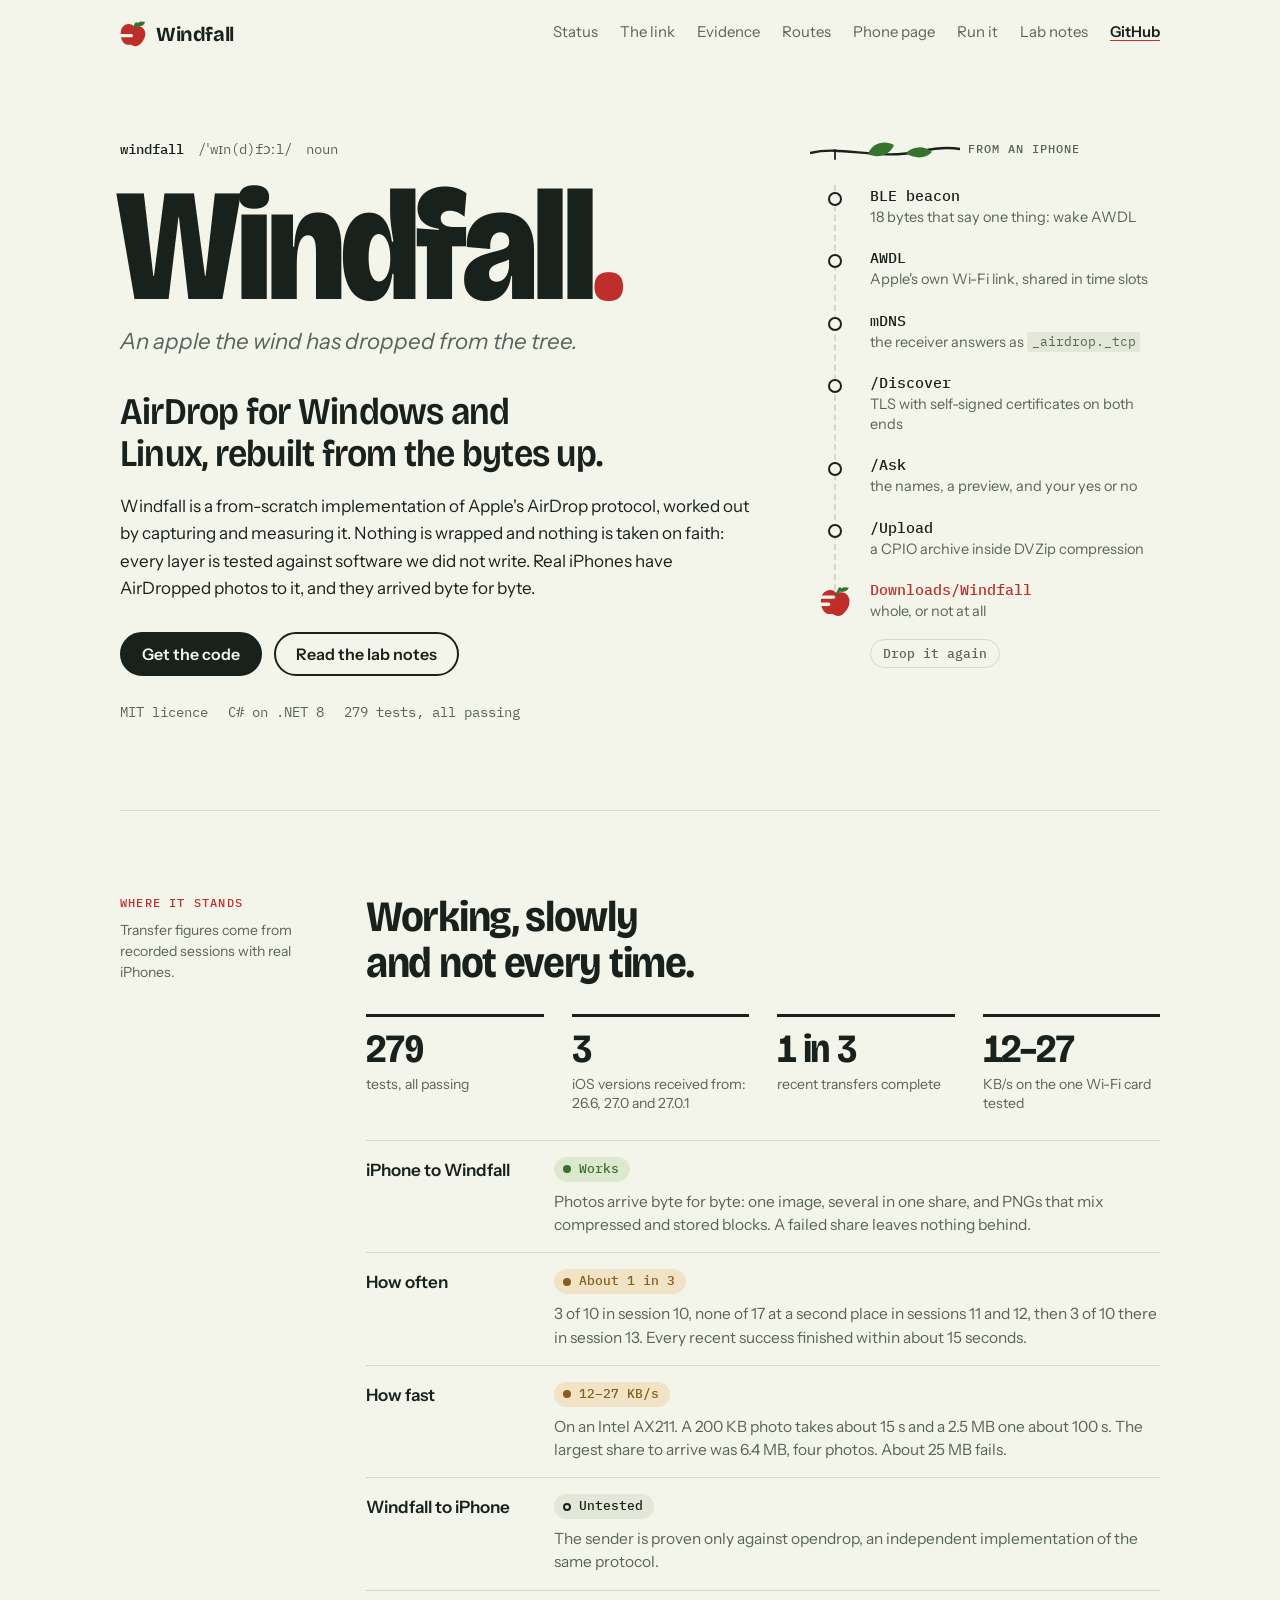
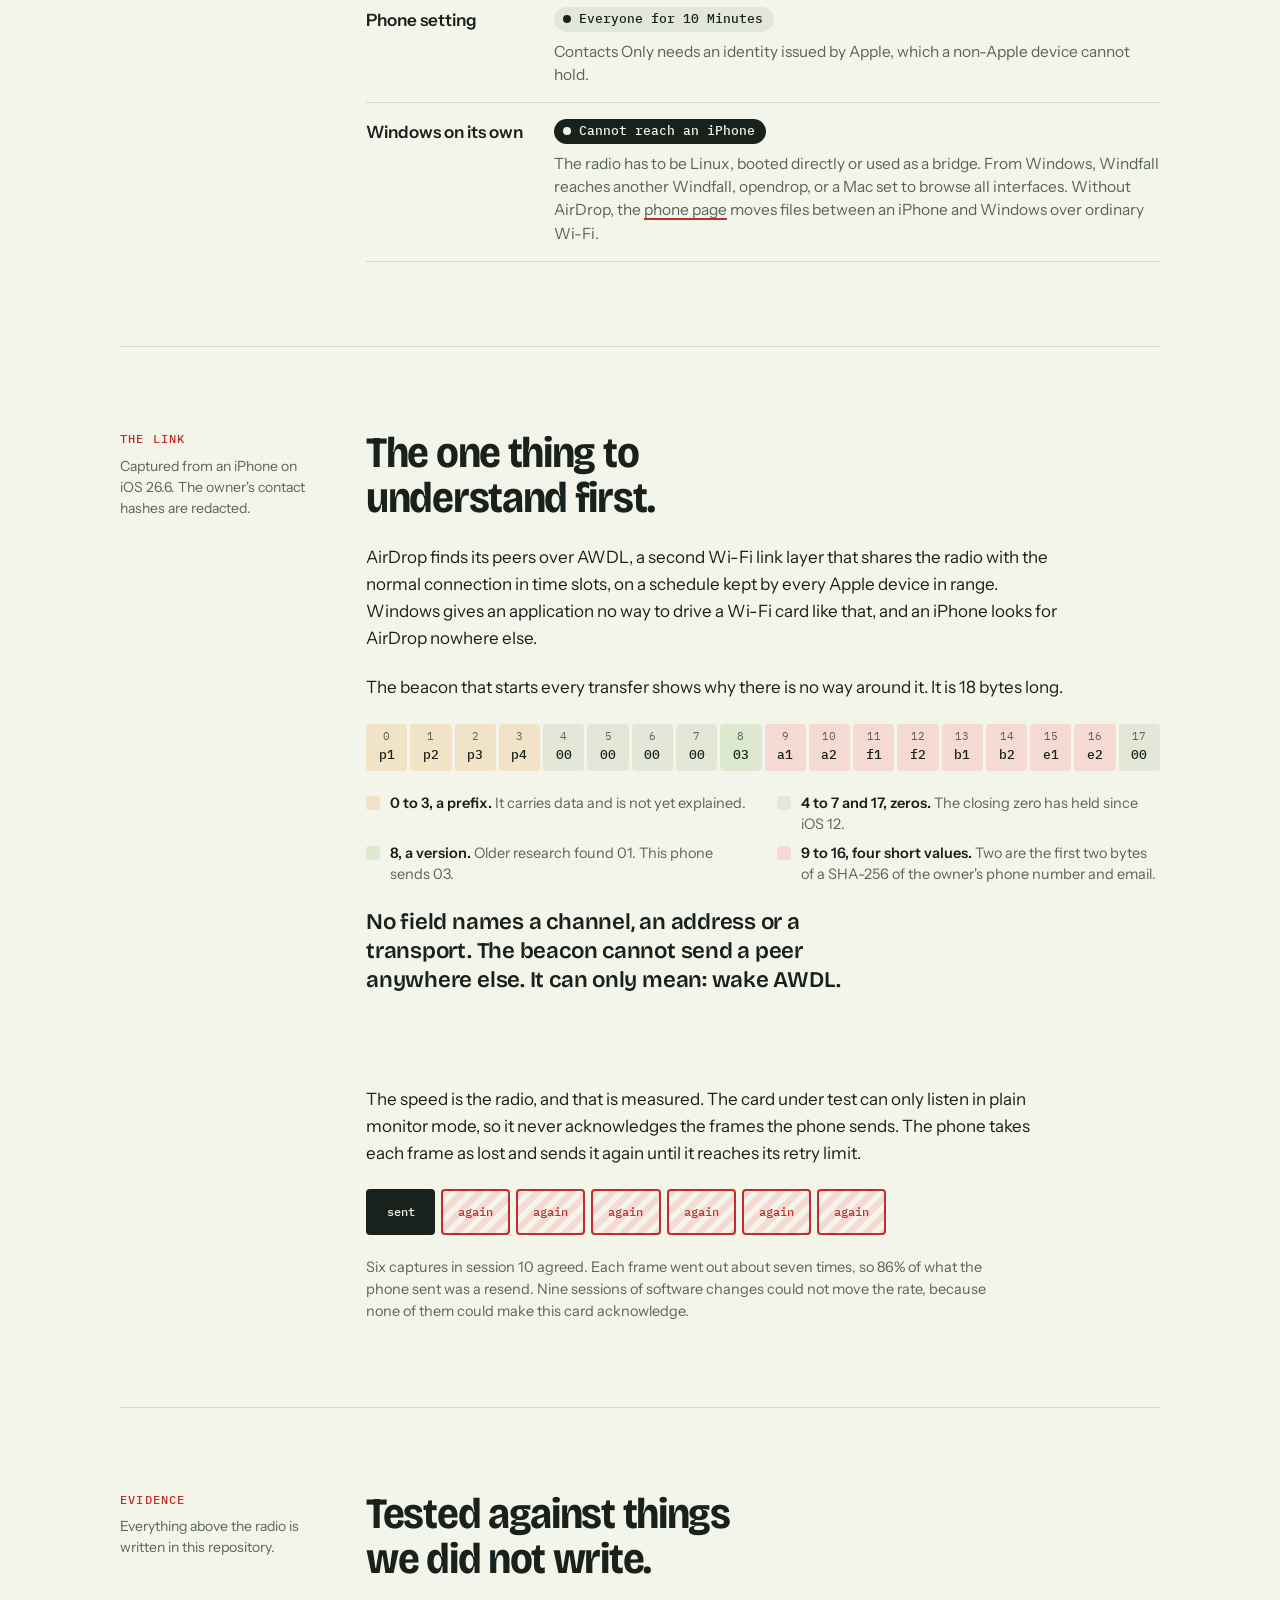
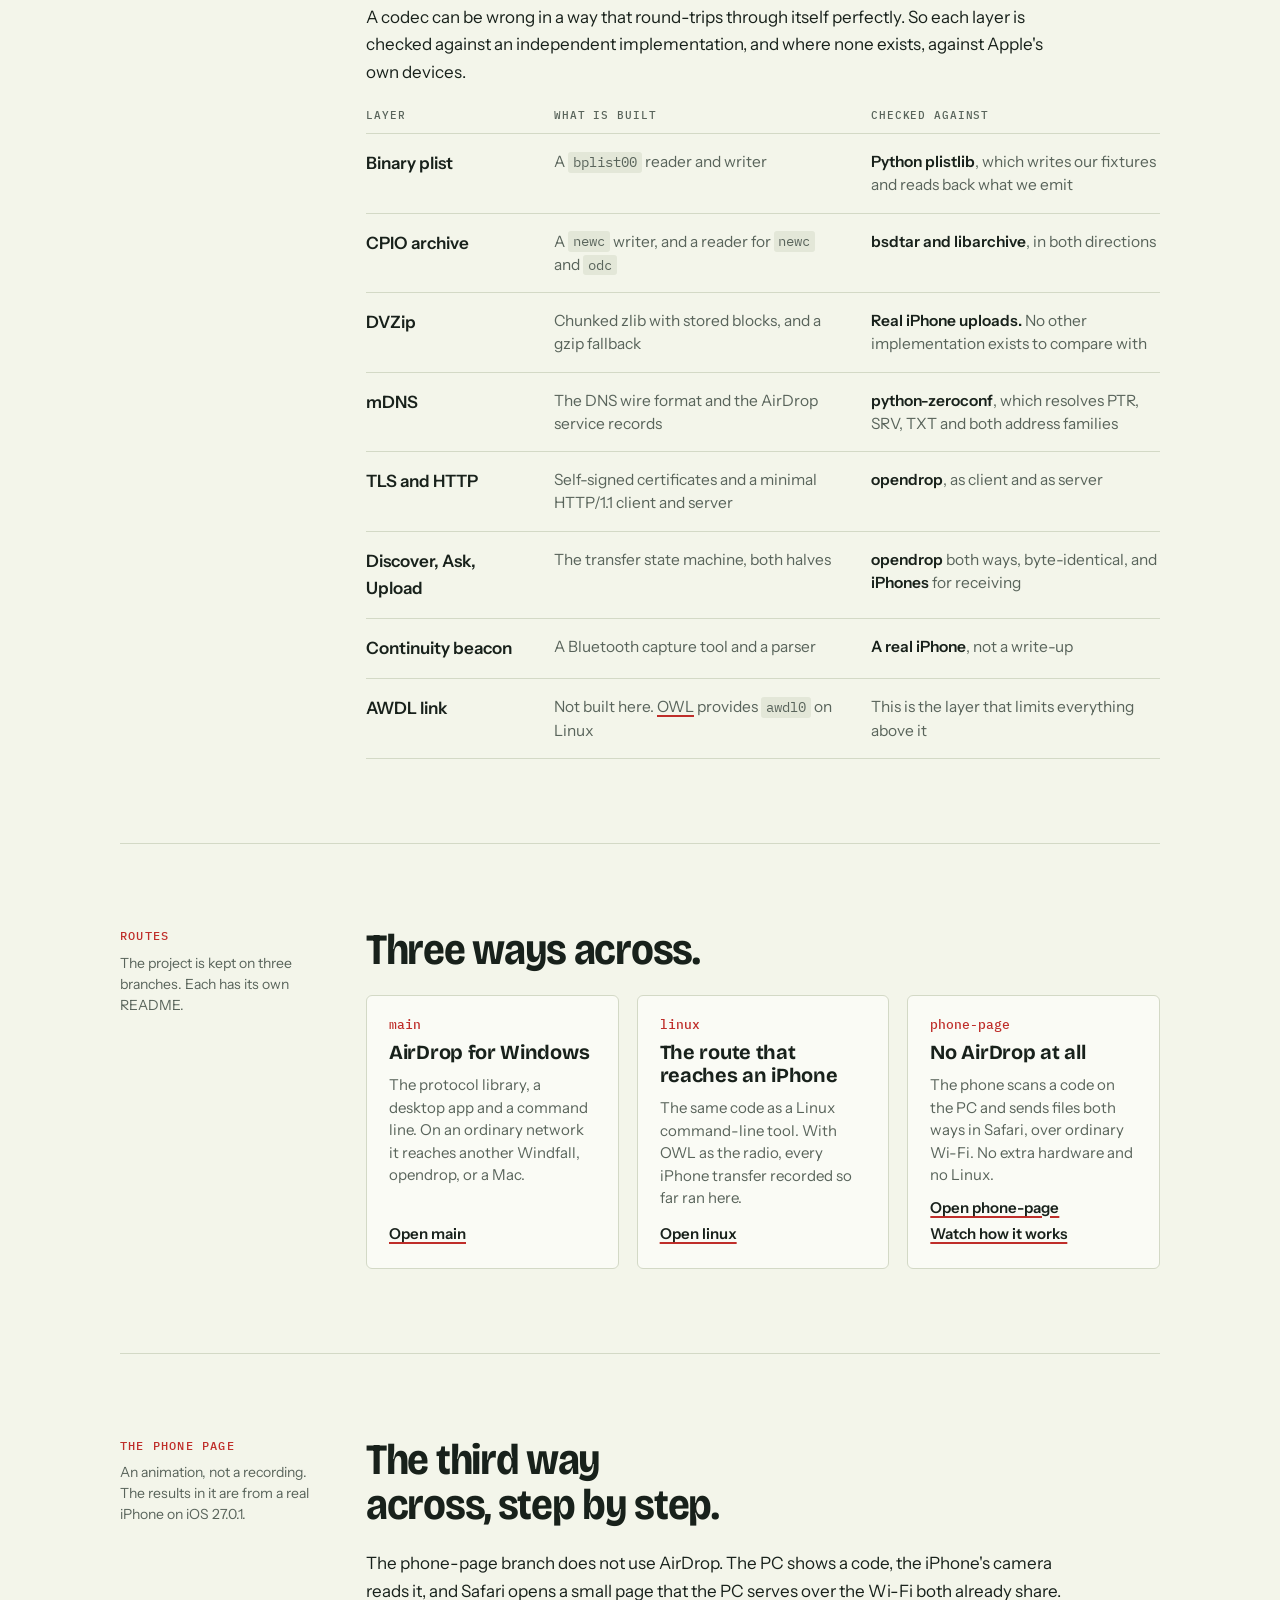
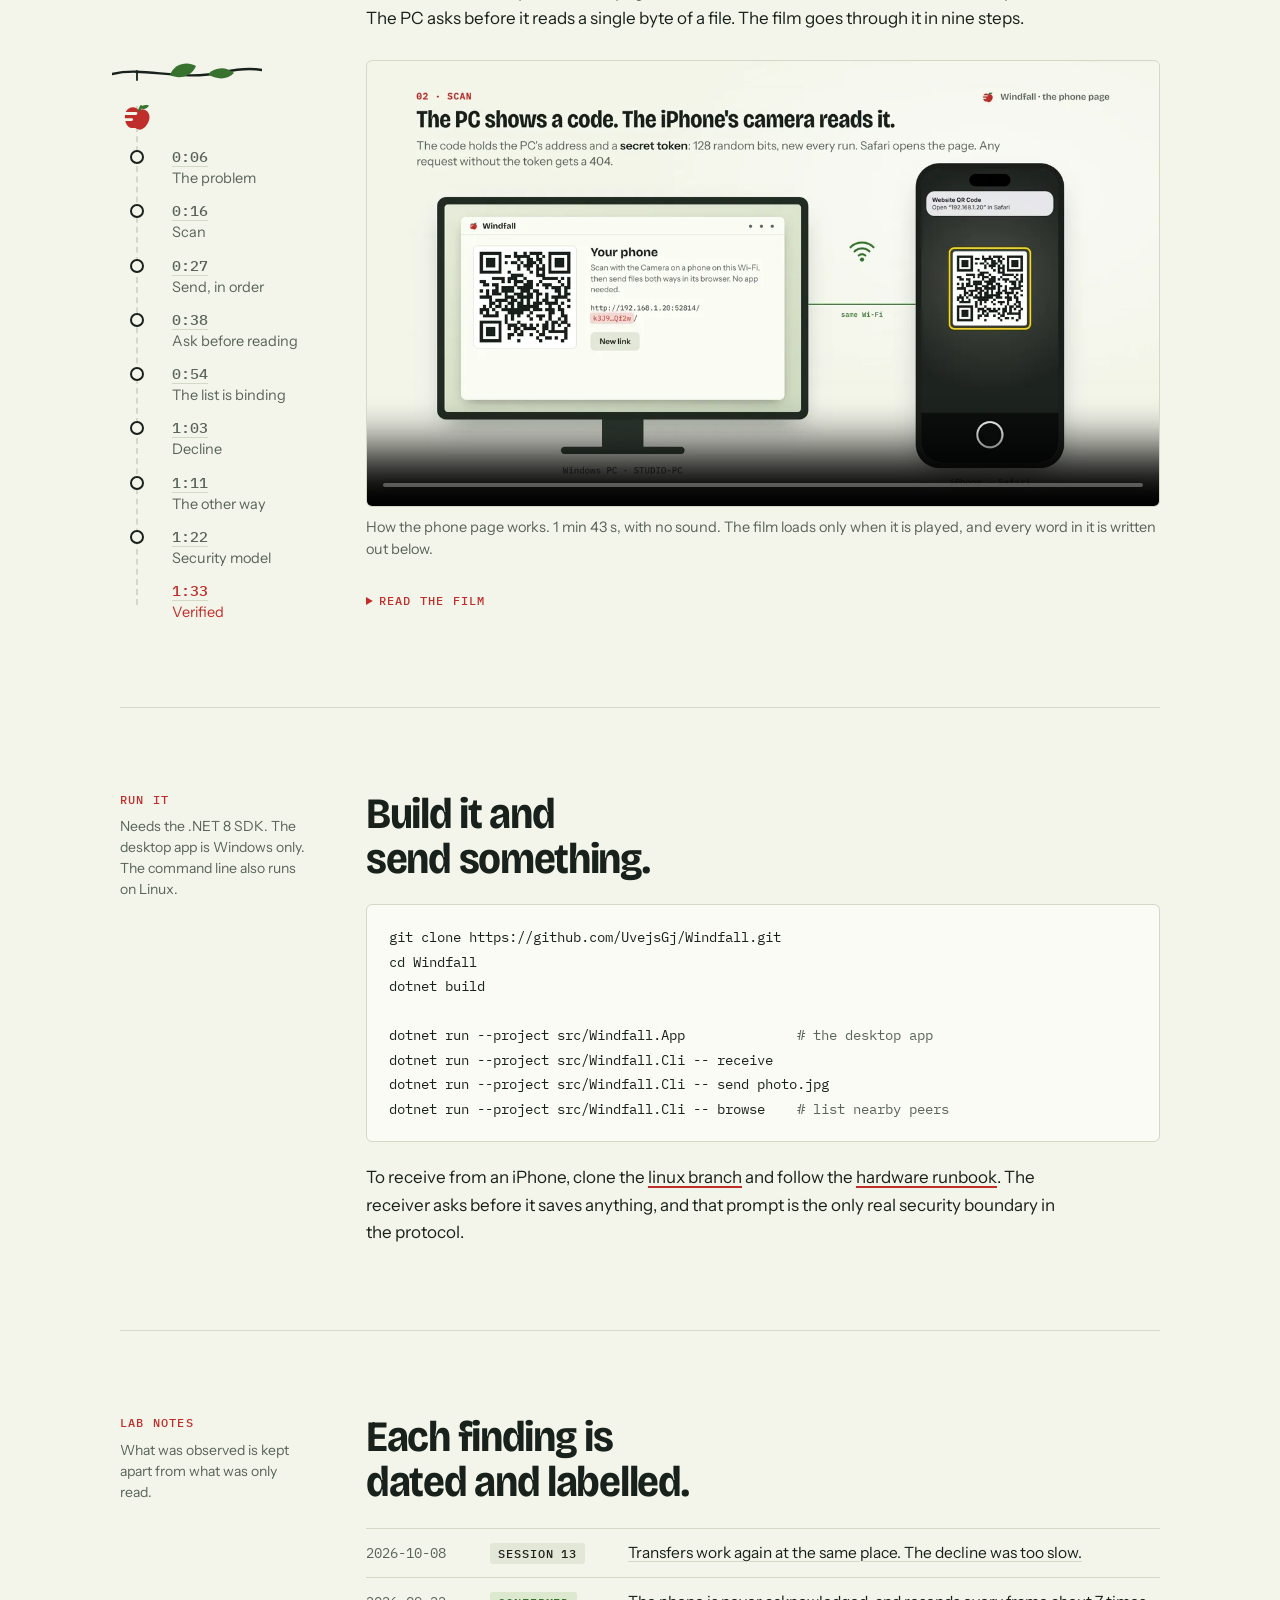
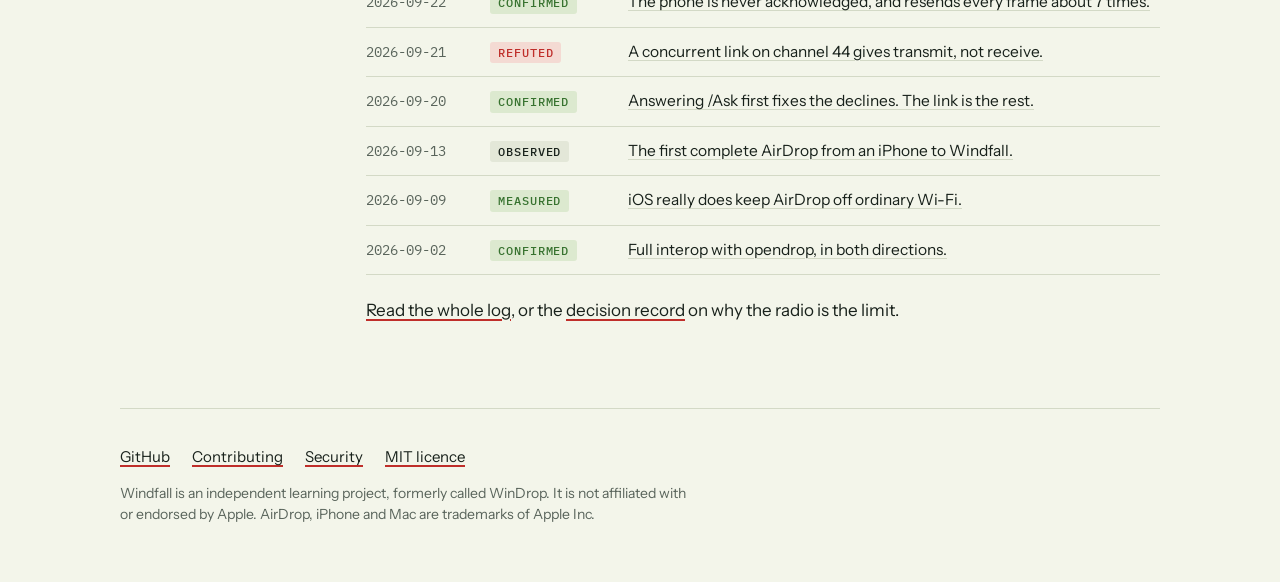
==== commit d5af359c: "Add the phone-page film, with a drop line of its steps The home page gets a section for the phone pa" ====
--- a/index.html
+++ b/index.html
@@ -38,6 +38,7 @@
       <a href="#link">The link</a>
       <a href="#evidence">Evidence</a>
       <a href="#routes">Routes</a>
+      <a href="#phone-page">Phone page</a>
       <a href="#run">Run it</a>
       <a class="keep" href="notes.html">Lab notes</a>
       <a class="gh" href="https://github.com/UvejsGj/Windfall">GitHub</a>
@@ -106,7 +107,7 @@
           <li data-rise><span class="k">How fast</span><span class="chip slow">12–27 KB/s</span><span class="d">On an Intel AX211. A 200 KB photo takes about 15 s and a 2.5 MB one about 100 s. The largest share to arrive was 6.4 MB, four photos. About 25 MB fails.</span></li>
           <li data-rise><span class="k">Windfall to iPhone</span><span class="chip open">Untested</span><span class="d">The sender is proven only against opendrop, an independent implementation of the same protocol.</span></li>
           <li data-rise><span class="k">Phone setting</span><span class="chip">Everyone for 10 Minutes</span><span class="d">Contacts Only needs an identity issued by Apple, which a non-Apple device cannot hold.</span></li>
-          <li data-rise><span class="k">Windows on its own</span><span class="chip no">Cannot reach an iPhone</span><span class="d">The radio has to be Linux, booted directly or used as a bridge. From Windows, Windfall reaches another Windfall, opendrop, or a Mac set to browse all interfaces.</span></li>
+          <li data-rise><span class="k">Windows on its own</span><span class="chip no">Cannot reach an iPhone</span><span class="d">The radio has to be Linux, booted directly or used as a bridge. From Windows, Windfall reaches another Windfall, opendrop, or a Mac set to browse all interfaces. Without AirDrop, the <a href="#phone-page">phone page</a> moves files between an iPhone and Windows over ordinary Wi-Fi.</span></li>
         </ul>
       </div>
     </section>
@@ -193,10 +194,134 @@
             <span class="br">phone-page</span>
             <h3>No AirDrop at all</h3>
             <p>The phone scans a code on the PC and sends files both ways in Safari, over ordinary Wi-Fi. No extra hardware and no Linux.</p>
-            <a href="https://github.com/UvejsGj/Windfall/tree/phone-page">Open phone-page</a>
+            <p class="go"><a href="https://github.com/UvejsGj/Windfall/tree/phone-page">Open phone-page</a> <a href="#phone-page">Watch how it works</a></p>
           </article>
         </div>
       </div>
+    </section>
+
+    <section class="sec film" id="phone-page">
+      <header data-rise>
+        <span class="label">The phone page</span>
+        <span class="note">An animation, not a recording. The results in it are from a real iPhone on iOS 27.0.1.</span>
+      </header>
+      <div class="body">
+        <h2 data-rise>The third way across, step by step.</h2>
+        <p data-rise>The phone-page branch does not use AirDrop. The PC shows a code, the iPhone's camera reads it, and Safari opens a small page that the PC serves over the Wi-Fi both already share. The PC asks before it reads a single byte of a file. The film goes through it in nine steps.</p>
+      </div>
+
+      <figure class="reel" data-rise>
+        <div class="screen">
+          <video controls playsinline preload="none" width="1920" height="1080" poster="data:image/svg+xml,%3Csvg xmlns='http://www.w3.org/2000/svg' viewBox='0 0 16 9'/%3E" aria-label="How the phone page works: a film with no sound, 1 min 43 s">
+            <source data-theme="light" media="(prefers-color-scheme: light)" src="media/phone-page-light.webm" type='video/webm; codecs="av01.0.08M.08"'>
+            <source data-theme="light" media="(prefers-color-scheme: light)" src="media/phone-page-light.mp4" type='video/mp4; codecs="avc1.640032"'>
+            <source data-theme="dark" src="media/phone-page-dark.webm" type='video/webm; codecs="av01.0.08M.08"'>
+            <source data-theme="dark" src="media/phone-page-dark.mp4" type='video/mp4; codecs="avc1.640032"'>
+            <p>This browser cannot play the film. <a href="media/phone-page-light.mp4">Download it</a> (MP4, 5 MB), or read it below.</p>
+          </video>
+        </div>
+        <figcaption class="small">How the phone page works. 1 min 43 s, with no sound. The film loads only when it is played, and every word in it is written out below.</figcaption>
+      </figure>
+
+      <div class="reel-wrap" data-rise>
+        <svg class="twig" viewBox="0 0 150 46" aria-hidden="true">
+          <path d="M0 14C34 6 66 22 112 12c14-3 26-4 38-2" fill="none" stroke="var(--seed)" stroke-width="2.4" stroke-linecap="round"/>
+          <path d="M25 11v9" fill="none" stroke="var(--seed)" stroke-width="1.8" stroke-linecap="round"/>
+          <path class="lf" d="M58 15C62 3 76 1 84 6 80 16 68 20 58 15Z" fill="var(--leaf)"/>
+          <path class="lf" d="M96 14c8 6 20 6 26-1-8-7-19-6-26 1Z" fill="var(--leaf)"/>
+        </svg>
+        <ol class="reel-line" aria-label="Steps in the film">
+          <li data-at="6"><a href="media/phone-page-light.mp4#t=6"><time class="st" datetime="PT6S">0:06</time><span class="sd">The problem</span></a><p class="hl">AirDrop needs a radio mode Windows can't drive. So use the Wi-Fi both devices already share.</p></li>
+          <li data-at="16"><a href="media/phone-page-light.mp4#t=16"><time class="st" datetime="PT16S">0:16</time><span class="sd">Scan</span></a><p class="hl">The PC shows a code. The iPhone's camera reads it.</p></li>
+          <li data-at="27.5"><a href="media/phone-page-light.mp4#t=27.5"><time class="st" datetime="PT27.5S">0:27</time><span class="sd">Send, in order</span></a><p class="hl">The phone sends the list first, then the files.</p></li>
+          <li data-at="38.4"><a href="media/phone-page-light.mp4#t=38.4"><time class="st" datetime="PT38.4S">0:38</time><span class="sd">Ask before reading</span></a><p class="hl">The PC asks before it reads a single byte of a file. Accept, and the bytes flow at Wi-Fi speed.</p></li>
+          <li data-at="54.4"><a href="media/phone-page-light.mp4#t=54.4"><time class="st" datetime="PT54.4S">0:54</time><span class="sd">The list is binding</span></a><p class="hl">What was agreed to is what lands on disk.</p></li>
+          <li data-at="63.4"><a href="media/phone-page-light.mp4#t=63.4"><time class="st" datetime="PT1M3.4S">1:03</time><span class="sd">Decline</span></a><p class="hl">Say no, and the phone hears it.</p></li>
+          <li data-at="71.9"><a href="media/phone-page-light.mp4#t=71.9"><time class="st" datetime="PT1M11.9S">1:11</time><span class="sd">The other way</span></a><p class="hl">The PC can offer files back to the phone.</p></li>
+          <li data-at="82.4"><a href="media/phone-page-light.mp4#t=82.4"><time class="st" datetime="PT1M22.4S">1:22</time><span class="sd">Security model</span></a><p class="hl">Two locks, and plain HTTP on purpose.</p></li>
+          <li class="land" data-at="93.4"><a href="media/phone-page-light.mp4#t=93.4"><time class="st" datetime="PT1M33.4S">1:33</time><span class="sd">Verified</span></a><p class="hl">Tested with a real iPhone on iOS 27.0.1.</p></li>
+          <li class="apple" aria-hidden="true"><svg viewBox="0 0 100 100"><mask id="wf-gust-c" maskUnits="userSpaceOnUse" x="-20" y="-20" width="140" height="140"><rect x="-20" y="-20" width="140" height="140" fill="#fff"/><path d="M-20 43H47M-20 60H35" fill="none" stroke="#000" stroke-width="8" stroke-linecap="round"/></mask><g mask="url(#wf-gust-c)"><path fill="var(--skin)" transform="translate(51 50) rotate(12) scale(0.9) translate(-50 -48)" d="M50 31C45 25 37 23 30 25C19 28 12 38 12 50C12 67 23 87 36 88C42 88.5 46 86 50 86C54 86 58 88.5 64 88C77 87 88 67 88 50C88 38 81 28 70 25C63 23 55 25 50 31Z"/></g><g fill="var(--leaf)" transform="translate(51 50) rotate(12) scale(0.9) translate(-50 -48)"><rect x="48" y="12" width="7" height="22" rx="3.5" transform="rotate(14 51.5 30)"/><path d="M53 23C56 13 66 8 78 9C76 19 66 26 53 23Z"/></g></svg></li>
+        </ol>
+      </div>
+
+      <details class="script" id="phone-page-words">
+        <summary>Read the film</summary>
+        <p class="small">The words on screen, in order, and what each scene shows.</p>
+        <ol>
+          <li><time datetime="PT0S">0:00</time><div>
+            <p class="eb">Title</p>
+            <h3 class="hd">Windfall</h3>
+            <p class="said">How the phone page gets files between an iPhone and Windows. Ordinary Wi-Fi · no app · no extra hardware.</p>
+            <p class="seen"><b>On screen</b>The Windfall apple drops into place above the name.</p>
+          </div></li>
+          <li><time datetime="PT6S">0:06</time><div>
+            <p class="eb">01 · The problem</p>
+            <h3 class="hd">AirDrop needs a radio mode Windows can't drive.</h3>
+            <p class="said">An iPhone only AirDrops over AWDL, Apple's second Wi-Fi link layer. Windows exposes no way to run it.</p>
+            <p class="seen"><b>On screen</b>A Windows PC, STUDIO-PC, shows Windfall reading Ready: iPhones only appear here over AWDL. Beside it, an iPhone on its lock screen. A dashed red line between them, marked AirDrop · AWDL, is crossed out, and the phone's beacons stop at the cross.</p>
+          </div></li>
+          <li><time datetime="PT11.5S">0:11</time><div>
+            <p class="eb">01 · The way round</p>
+            <h3 class="hd">So use the Wi-Fi both devices already share.</h3>
+            <p class="said">Windfall serves a small web page on the local network. It is not AirDrop, and it needs no Linux, no app on the phone and no extra hardware.</p>
+            <p class="seen"><b>On screen</b>A solid green line marked same Wi-Fi takes its place. On the PC, the pointer clicks Your phone.</p>
+          </div></li>
+          <li><time datetime="PT16S">0:16</time><div>
+            <p class="eb">02 · Scan</p>
+            <h3 class="hd">The PC shows a code. The iPhone's camera reads it.</h3>
+            <p class="said">The code holds the PC's address and a secret token: 128 random bits, new every run. Safari opens the page. Any request without the token gets a 404.</p>
+            <p class="seen"><b>On screen</b>The PC shows a QR code, the address <code>http://192.168.1.20:52814/</code> with the token after it, and a New link button. The phone's camera frames the code and offers to open "192.168.1.20" in Safari. A request with the token crosses to the PC, the page comes back, and Safari shows STUDIO-PC: "Send files both ways over this Wi-Fi. No app needed."</p>
+          </div></li>
+          <li><time datetime="PT27.5S">0:27</time><div>
+            <p class="eb">03 · Send, in order</p>
+            <h3 class="hd">The phone sends the list first, then the files.</h3>
+            <p class="said">One <code>POST /&lt;token&gt;/upload</code>. The form fields arrive in a fixed order, and the order is the point.</p>
+            <p class="seen"><b>On screen</b>On the phone, five photos are chosen, IMG_4101.jpeg to IMG_4105.jpeg, and Send 5 files is tapped. The phone reads "Waiting for STUDIO-PC to accept…". Then the three fields, in order. 1, <code>from</code>: a guess at the device, "iPhone", from the browser, for display only. 2, <code>manifest</code>: a JSON list of {name, size} for every file it is about to send. No list, no question: an upload without one is refused. 3, <code>file</code> × n: the files themselves. The PC reads the first one's headers, then stops and asks.</p>
+          </div></li>
+          <li><time datetime="PT38.4S">0:38</time><div>
+            <p class="eb">04 · Ask before reading</p>
+            <h3 class="hd">The PC asks before it reads a single byte of a file.</h3>
+            <p class="said">The list is what the person sees. Until they answer, the upload waits in the socket and TCP holds the phone back, so nobody can push a file onto the PC unasked.</p>
+            <p class="seen"><b>On screen</b><code>from</code>, <code>manifest</code> and the first file's headers cross to the PC. It asks: "iPhone wants to send 5 files. 3.6 MB together. Nothing is saved unless you accept," and lists the five with their sizes. The rest of the upload is marked held by TCP. The pointer clicks Accept.</p>
+          </div></li>
+          <li><time datetime="PT46.9S">0:46</time><div>
+            <p class="eb">04 · Accepted</p>
+            <h3 class="hd">Accept, and the bytes flow at Wi-Fi speed.</h3>
+            <p class="said">Files are staged, then committed all or nothing. Five photos, 3.6 MB together, arrived intact from a real iPhone.</p>
+            <p class="seen"><b>On screen</b>Each file is ticked off in <code>Downloads\Windfall</code>. The PC reads "Saved 5 files from iPhone", a 200 OK goes back, and the phone reads "Sent 5 files."</p>
+          </div></li>
+          <li><time datetime="PT54.4S">0:54</time><div>
+            <p class="eb">05 · The list is binding</p>
+            <h3 class="hd">What was agreed to is what lands on disk.</h3>
+            <p class="said">Each file is saved under the name the list gave it and may be no larger than the list said. Any mismatch fails the whole upload.</p>
+            <p class="seen"><b>On screen</b>Agreed at the prompt: photo.jpg, 1.2 MB, 1 file. What the page sent: photo.exe, 40 MB, 2 files. A not-equal sign stands between them. Then four rules: name taken from the list; no larger than listed; count must match; a mismatch fails the whole upload, and nothing is kept.</p>
+          </div></li>
+          <li><time datetime="PT1M3.4S">1:03</time><div>
+            <p class="eb">06 · Decline</p>
+            <h3 class="hd">Say no, and the phone hears it.</h3>
+            <p class="said">The refusal goes out while the phone is still uploading. Safari shows "Declined on" the PC's name, and nothing is left behind: no file, no staging folder.</p>
+            <p class="seen"><b>On screen</b>The phone sends one file, IMG_4120.jpeg, 1.6 MB, and the PC asks about it. The pointer clicks Decline, a 403 Declined crosses back, and the phone reads "Declined on STUDIO-PC." The PC reads "The phone was told. Nothing was written: no file, no staging folder," and its staging folder, <code>Downloads\Windfall\.incoming-…</code>, is marked removed.</p>
+          </div></li>
+          <li><time datetime="PT1M11.9S">1:11</time><div>
+            <p class="eb">07 · The other way</p>
+            <h3 class="hd">The PC can offer files back to the phone.</h3>
+            <p class="said">Only while the phone sheet is open. Each offer has a generation number, so an old link stops working the moment the offer changes. Downloads land in the Files app.</p>
+            <p class="seen"><b>On screen</b>The PC offers holiday-01.jpg, holiday-02.jpg and clip.mp4 as offer #4, while its sheet is open. The phone downloads holiday-01.jpg with <code>GET /files/4/0</code>, and a banner says it was saved to Files. A request for the offer before, <code>GET /files/3/0</code>, gets a 404.</p>
+          </div></li>
+          <li><time datetime="PT1M22.4S">1:22</time><div>
+            <p class="eb">08 · Security model</p>
+            <h3 class="hd">Two locks, and plain HTTP on purpose.</h3>
+            <p class="said">Safari shows a full-page warning for a self-signed certificate. Rather than teach people to click through it, the page relies on the token, the prompt and the Wi-Fi's own encryption.</p>
+            <p class="seen"><b>On screen</b>Lock 1, the token: 128 random bits as the first path segment, compared in constant time. A wrong or missing token gets the same 404 as a page that doesn't exist. Lock 2, the prompt: anyone with the link can ask to send files, but nothing is written until the person at the PC agrees, and New link takes the address back. Protected: from outsiders, by the Wi-Fi's encryption, and from others on the network without the link, by the token. Not protected: from someone on the same network who can intercept traffic. So: home and other trusted networks.</p>
+          </div></li>
+          <li><time datetime="PT1M33.4S">1:33</time><div>
+            <p class="eb">09 · Verified</p>
+            <h3 class="hd">Tested with a real iPhone on iOS 27.0.1.</h3>
+            <p class="said">The Windfall app on plain Windows, over home Wi-Fi.</p>
+            <p class="seen"><b>On screen</b>Four results, each ticked. The camera read the code from the app; Safari opened the page. One photo, then five in one send, arrived intact (Safari converts HEIC to JPEG). A decline reached the phone as "Declined on", leaving nothing behind. Five images and a video downloaded from the PC to the phone. It ends on "Not AirDrop. Just the Wi-Fi you already have." and uvejsgj.github.io/windfall-site, then fades to the colour of the page.</p>
+          </div></li>
+        </ol>
+      </details>
     </section>
 
     <section class="sec" id="run">
--- a/site.css
+++ b/site.css
@@ -13,6 +13,7 @@
   --tint-leaf: #DCE9CF;
   --tint-russet: #F0E3C6;
   --tint-stem: #E3E7D8;
+  --film-still: url("media/phone-page-light.webp");  /* shown until the film is played */
 
   --display: "Bricolage Grotesque", "Arial Narrow", "Helvetica Neue", Arial, sans-serif;
   --body: "Instrument Sans", "Segoe UI", system-ui, -apple-system, sans-serif;
@@ -26,6 +27,7 @@
     --flesh: #0F1511; --pith: #171F19; --seed: #E8EDDD; --stem: #9AA79A; --rule: #2B362D;
     --skin: #EF6A5F; --leaf: #8CC57C; --russet: #D9A85C;
     --tint-skin: #3B1F1C; --tint-leaf: #1D3220; --tint-russet: #352A10; --tint-stem: #212A23;
+    --film-still: url("media/phone-page-dark.webp");
     color-scheme: dark;
   }
 }
@@ -33,6 +35,7 @@
   --flesh: #0F1511; --pith: #171F19; --seed: #E8EDDD; --stem: #9AA79A; --rule: #2B362D;
   --skin: #EF6A5F; --leaf: #8CC57C; --russet: #D9A85C;
   --tint-skin: #3B1F1C; --tint-leaf: #1D3220; --tint-russet: #352A10; --tint-stem: #212A23;
+  --film-still: url("media/phone-page-dark.webp");
   color-scheme: dark;
 }
 
@@ -184,7 +187,74 @@
 .route h3 { margin: 0; font-size: 1.25rem; line-height: 1.15; }
 .route p { font-size: 15px; line-height: 1.5; color: var(--stem); }
 .route a { font-weight: 600; font-size: 15px; }
+.route .go { display: flex; flex-wrap: wrap; gap: 4px 18px; color: var(--seed); }
 @media (max-width: 860px) { .routes { grid-template-columns: minmax(0, 1fr); } }
+
+/* ---------- the phone-page film ----------
+   The film sits in the content column. In the margin beside it hangs a second drop line,
+   built like the one in the opening, with a stop for each of the film's nine steps. The
+   apple rests on the step the film is showing. */
+.film { row-gap: 28px; grid-template-rows: auto auto 1fr; }   /* the line spans rows 2 and 3, and 1fr takes its overhang, so no gap opens under the film */
+.film > header { grid-area: 1 / 1; }
+.film > .body { grid-area: 1 / 2; }
+.film > .reel { grid-area: 2 / 2; }
+.film > .reel-wrap { grid-area: 2 / 1 / 4 / 2; align-self: start; }
+.film > .script { grid-area: 3 / 2; align-self: start; }
+
+.reel { margin: 0; display: grid; gap: 10px; min-width: 0; }
+.screen { overflow: hidden; border: 1px solid var(--rule); border-radius: 6px; background: var(--pith) var(--film-still) center / cover no-repeat; }
+.screen video { display: block; width: 100%; height: auto; }
+.screen video:focus-visible { outline-offset: -4px; }   /* the frame clips, so the ring goes inside */
+
+.reel-wrap { --apple: 36px; position: relative; padding-top: 46px; min-width: 0; }
+.reel-line { list-style: none; margin: 0; padding: 40px 0 0 52px; position: relative; display: grid; gap: 12px; }
+.reel-line::before { content: ""; position: absolute; left: 16px; top: 0; bottom: calc(var(--apple) / 2); border-left: 2px dashed var(--rule); }
+.reel-line li { position: relative; display: grid; gap: 2px; }
+.reel-line li[data-at]:not(.land)::before { content: ""; position: absolute; left: -42px; top: 4px; width: 14px; height: 14px; border-radius: 50%; background: var(--flesh); border: 2px solid var(--seed); }
+.reel-line a, .reel-line button { display: grid; gap: 1px; justify-items: start; margin: 0; padding: 0; border: 0; background: none; color: inherit; font: inherit; text-align: left; text-decoration: none; cursor: pointer; }
+.reel-line a::after, .reel-line button::after { content: ""; position: absolute; inset: -6px 0 -6px -52px; }   /* the dot and the line are part of the target */
+.reel-line .st { font: 500 15px/1.4 var(--mono); font-variant-numeric: tabular-nums; text-decoration: underline; text-decoration-color: var(--rule); text-decoration-thickness: 1px; text-underline-offset: 4px; }
+.reel-line .sd { font-size: 14.5px; line-height: 1.4; color: var(--stem); }
+.reel-line .hl { display: none; }
+.reel-line a:hover .st, .reel-line button:hover .st { text-decoration-color: var(--skin); }
+.reel-line a:hover .sd, .reel-line button:hover .sd { color: var(--seed); }
+.reel-line li.land { min-height: var(--apple); align-content: center; }
+.reel-line li.land .st, .reel-line li.land .sd { color: var(--skin); }
+.reel-line .apple { position: absolute; left: calc(17px - var(--apple) / 2); top: calc(100% - var(--apple)); width: var(--apple); height: var(--apple); pointer-events: none; }
+.reel-line .apple svg { display: block; width: 100%; height: 100%; }
+
+/* With the script the apple waits under the twig, and the line shows how far the film has come. */
+.reel-wrap.on .reel-line .apple { top: 0; }
+.reel-wrap.on .reel-line li:not(.past):not(.now):not(.land) .st { color: var(--stem); }
+.reel-line li.past::before { background: var(--seed); }
+.reel-line li.now::before { border-color: var(--skin); }
+.reel-line li.now .st, .reel-line li.now .sd { color: var(--skin); }
+
+/* the film in words, laid out like the log */
+.script { min-width: 0; }
+.script summary { width: max-content; padding-block: 4px; font: 500 12px/1.4 var(--mono); letter-spacing: .1em; text-transform: uppercase; color: var(--skin); cursor: pointer; }
+.script[open] summary { margin-bottom: 10px; }
+.script > .small { margin-bottom: 14px; }
+.script ol { list-style: none; margin: 0; padding: 0; display: grid; border-bottom: 1px solid var(--rule); }
+.script li { display: grid; grid-template-columns: 52px minmax(0, 1fr); gap: 4px 20px; padding-block: 16px; border-top: 1px solid var(--rule); }
+.script time { font: 400 13.5px/1.6 var(--mono); color: var(--stem); font-variant-numeric: tabular-nums; }
+.script li > div { display: grid; gap: 6px; min-width: 0; }
+.script .eb { font: 500 11.5px/1.4 var(--mono); letter-spacing: .08em; text-transform: uppercase; color: var(--skin); }
+.sec .script .hd { margin: 0; font-size: 1.15rem; line-height: 1.25; letter-spacing: -.01em; }
+.script .said { font-size: 15.5px; line-height: 1.5; }
+.script .seen { font-size: 14.5px; line-height: 1.5; color: var(--stem); }
+.script .seen b { margin-right: 8px; font: 500 11px/1.4 var(--mono); letter-spacing: .08em; text-transform: uppercase; color: var(--seed); }
+.script code { overflow-wrap: anywhere; }
+
+@media (max-width: 860px) {
+  .film { grid-template-rows: none; }
+  .film > header, .film > .body, .film > .reel, .film > .reel-wrap, .film > .script { grid-area: auto; }
+  .reel-wrap { max-width: 420px; }
+  .reel-line { gap: 18px; }
+  .reel-line .hl { display: block; font-size: 15px; line-height: 1.45; color: var(--stem); }   /* the film's own captions are about 5px tall here */
+  .reel-line li.now .hl { color: var(--seed); }
+}
+@media (max-width: 620px) { .script li { grid-template-columns: minmax(0, 1fr); } }
 
 /* code */
 pre { margin: 0; padding: 20px 22px; background: var(--pith); border: 1px solid var(--rule); border-radius: 6px; overflow-x: auto; font-size: 14px; line-height: 1.75; }
@@ -224,6 +294,13 @@
   /* The leaves on the twig move in the wind that dropped the apple. */
   .twig .lf { transform-box: fill-box; transform-origin: 0% 70%; animation: sway 3.4s ease-in-out infinite alternate; }
   .twig .lf + .lf { transform-origin: 0% 50%; animation-duration: 2.7s; animation-delay: -1.2s; }
+
+  /* The film's apple drops to the next stop with the opening's fall, and lands with its
+     bounce. The leaves on its twig move only while the film runs. */
+  .reel-wrap:not(.playing) .twig .lf { animation-play-state: paused; }
+  .reel-line .apple.falling { transition: transform .55s cubic-bezier(.55, .085, .68, .53); }
+  .reel-line .apple.landed svg { animation: settle .45s ease-out; }
+  .reel-line .st, .reel-line .sd, .reel-line li::before { transition: color .25s ease, background-color .25s ease, border-color .25s ease; }
 
   /* The phone sends a frame, hears nothing back, and sends it again, six more times. */
   .frames span { animation: resend 4.2s linear infinite backwards; animation-delay: calc(var(--i, 0) * .6s); }
@@ -343,4 +420,4 @@
 }
 
 /* On paper nothing waits to be scrolled to. */
-@media print { .js [data-rise] { opacity: 1 !important; transform: none !important; } .index, .again { display: none; } .notes-grid { display: block; } }
+@media print { .js [data-rise] { opacity: 1 !important; transform: none !important; } .index, .again, .reel, .reel-wrap { display: none; } .notes-grid { display: block; } }
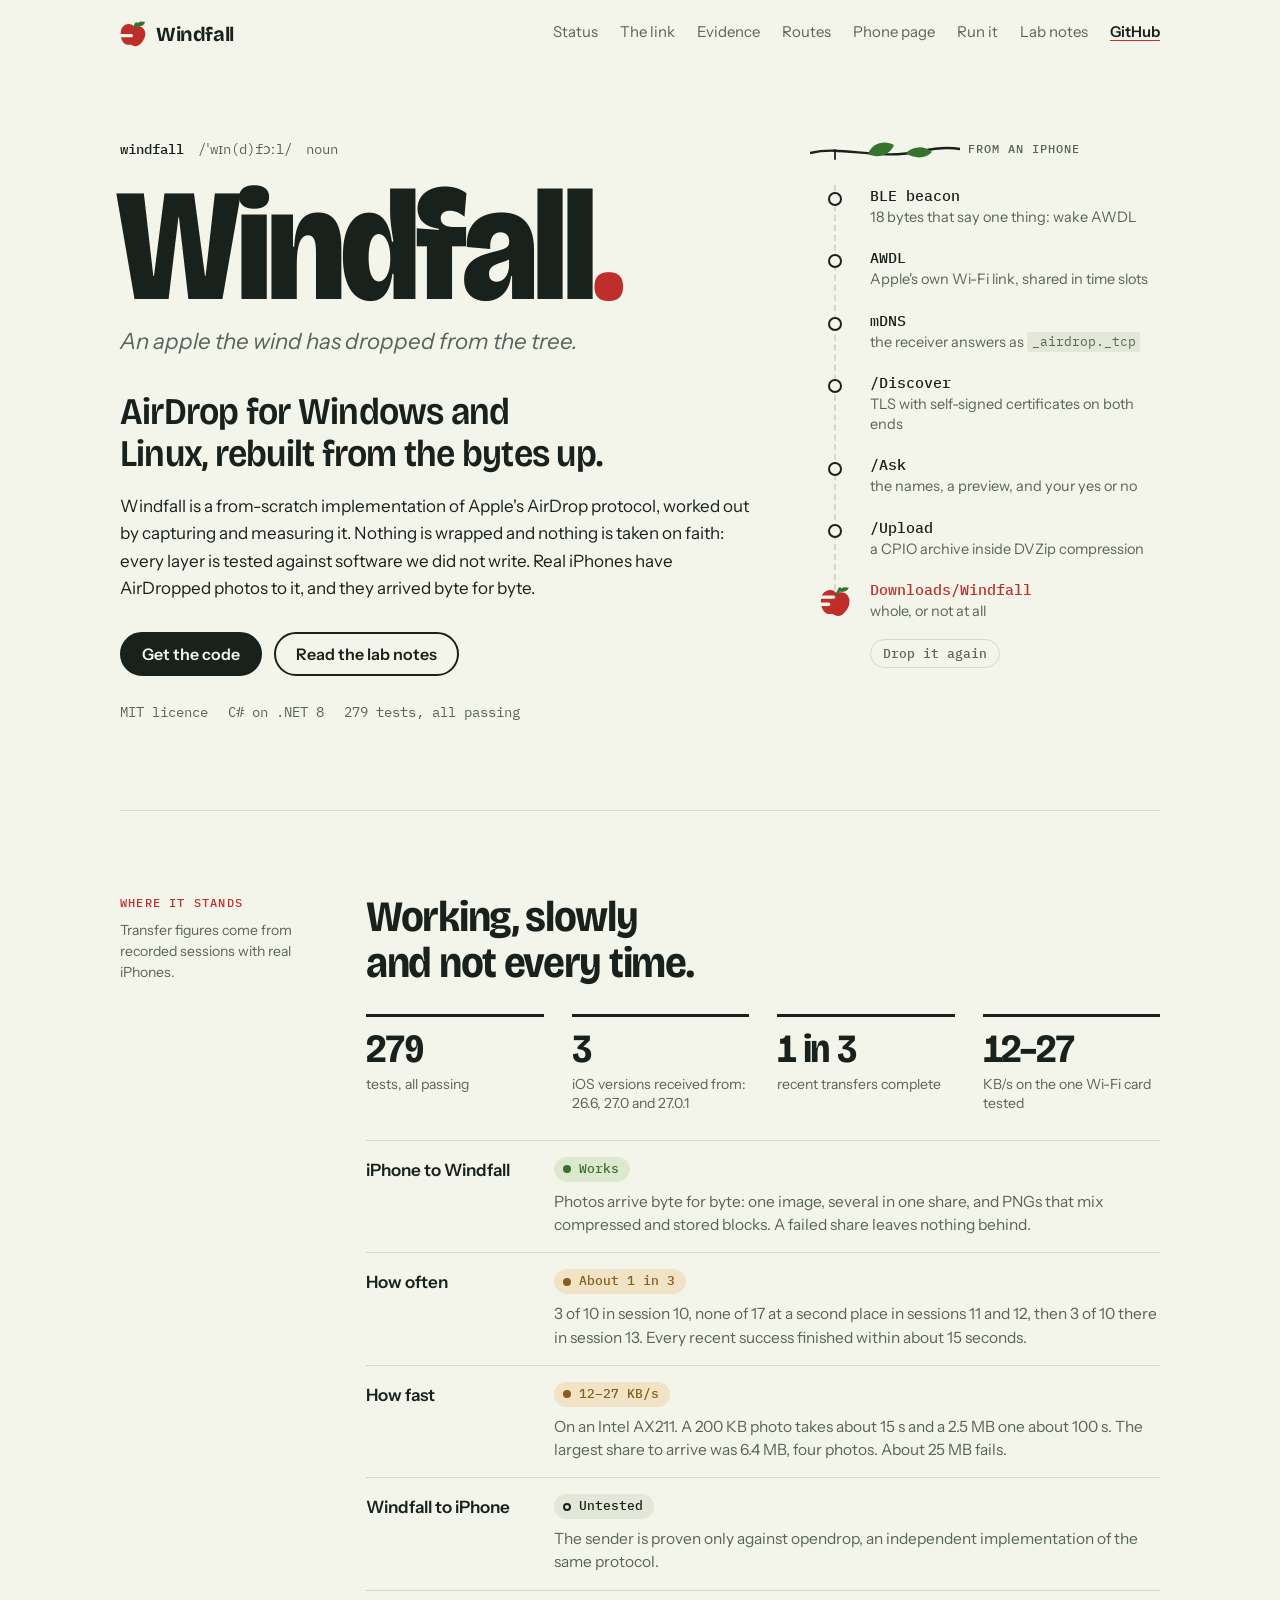
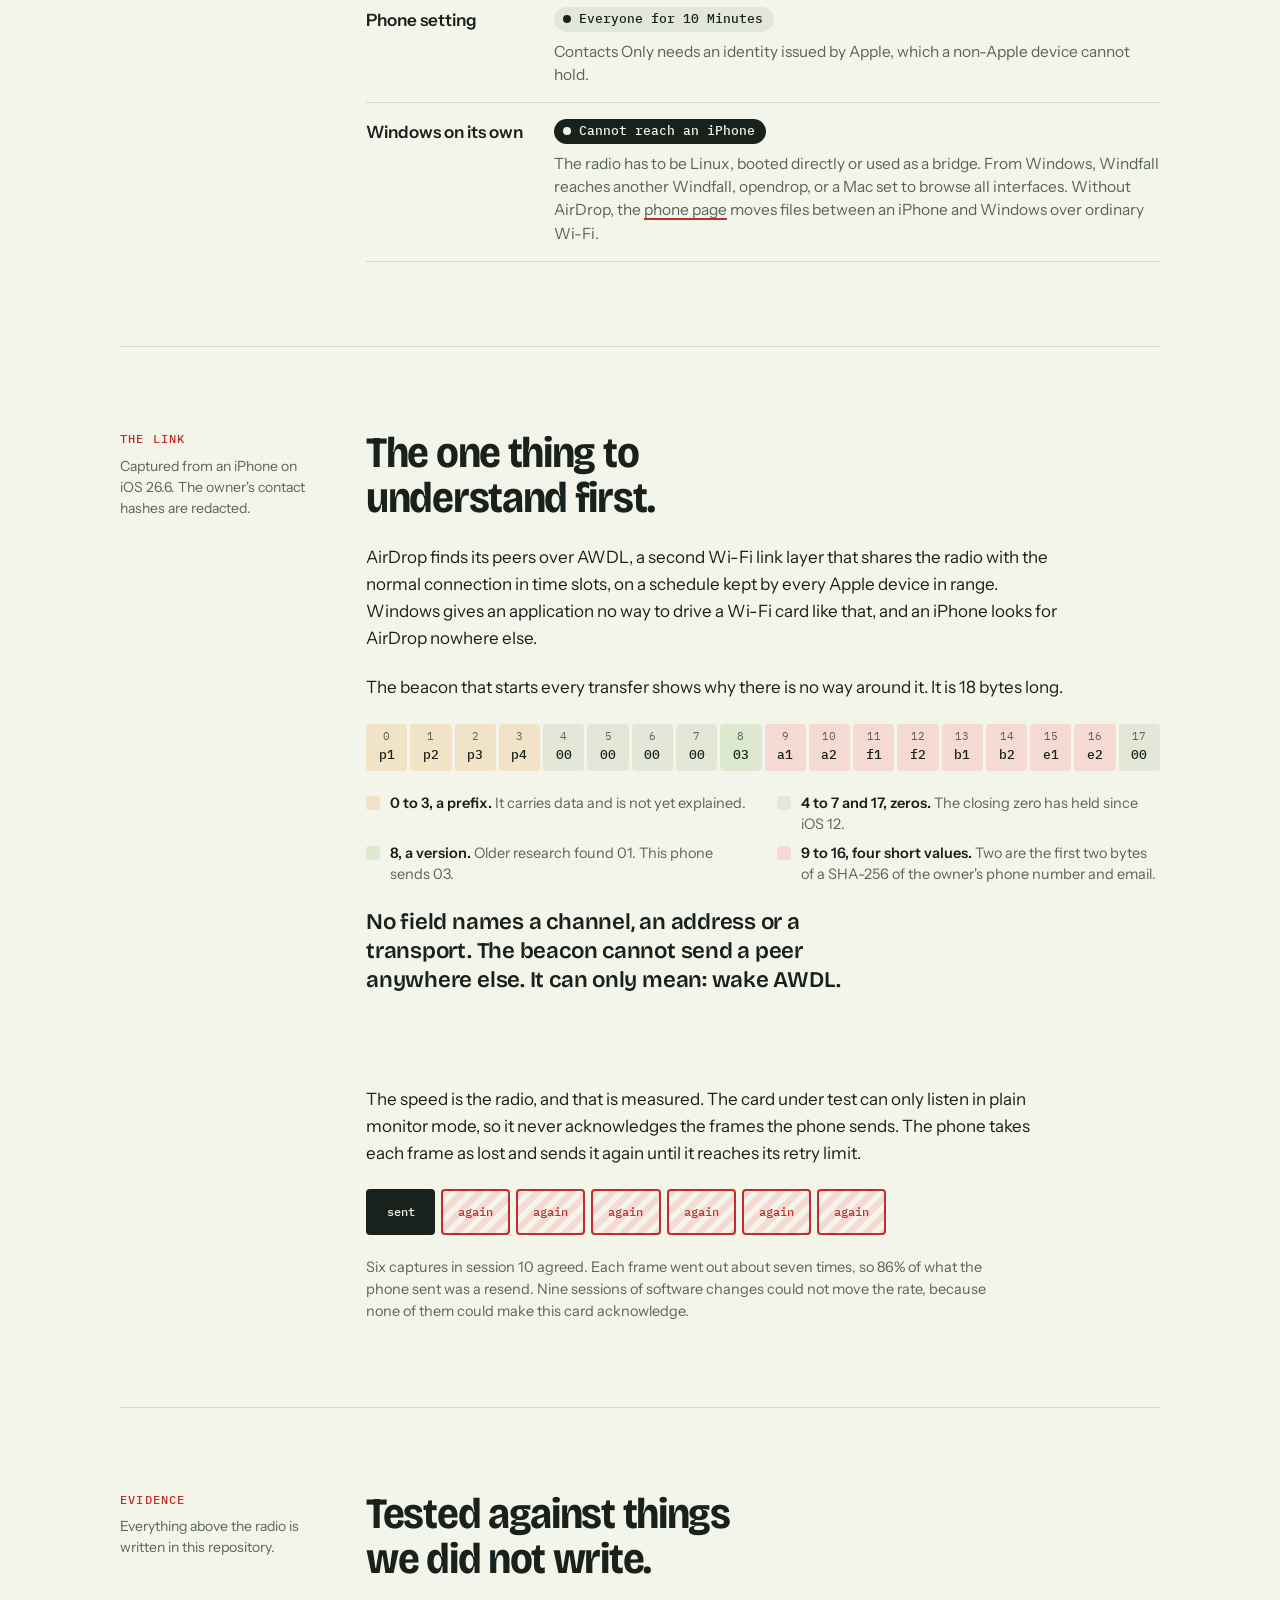
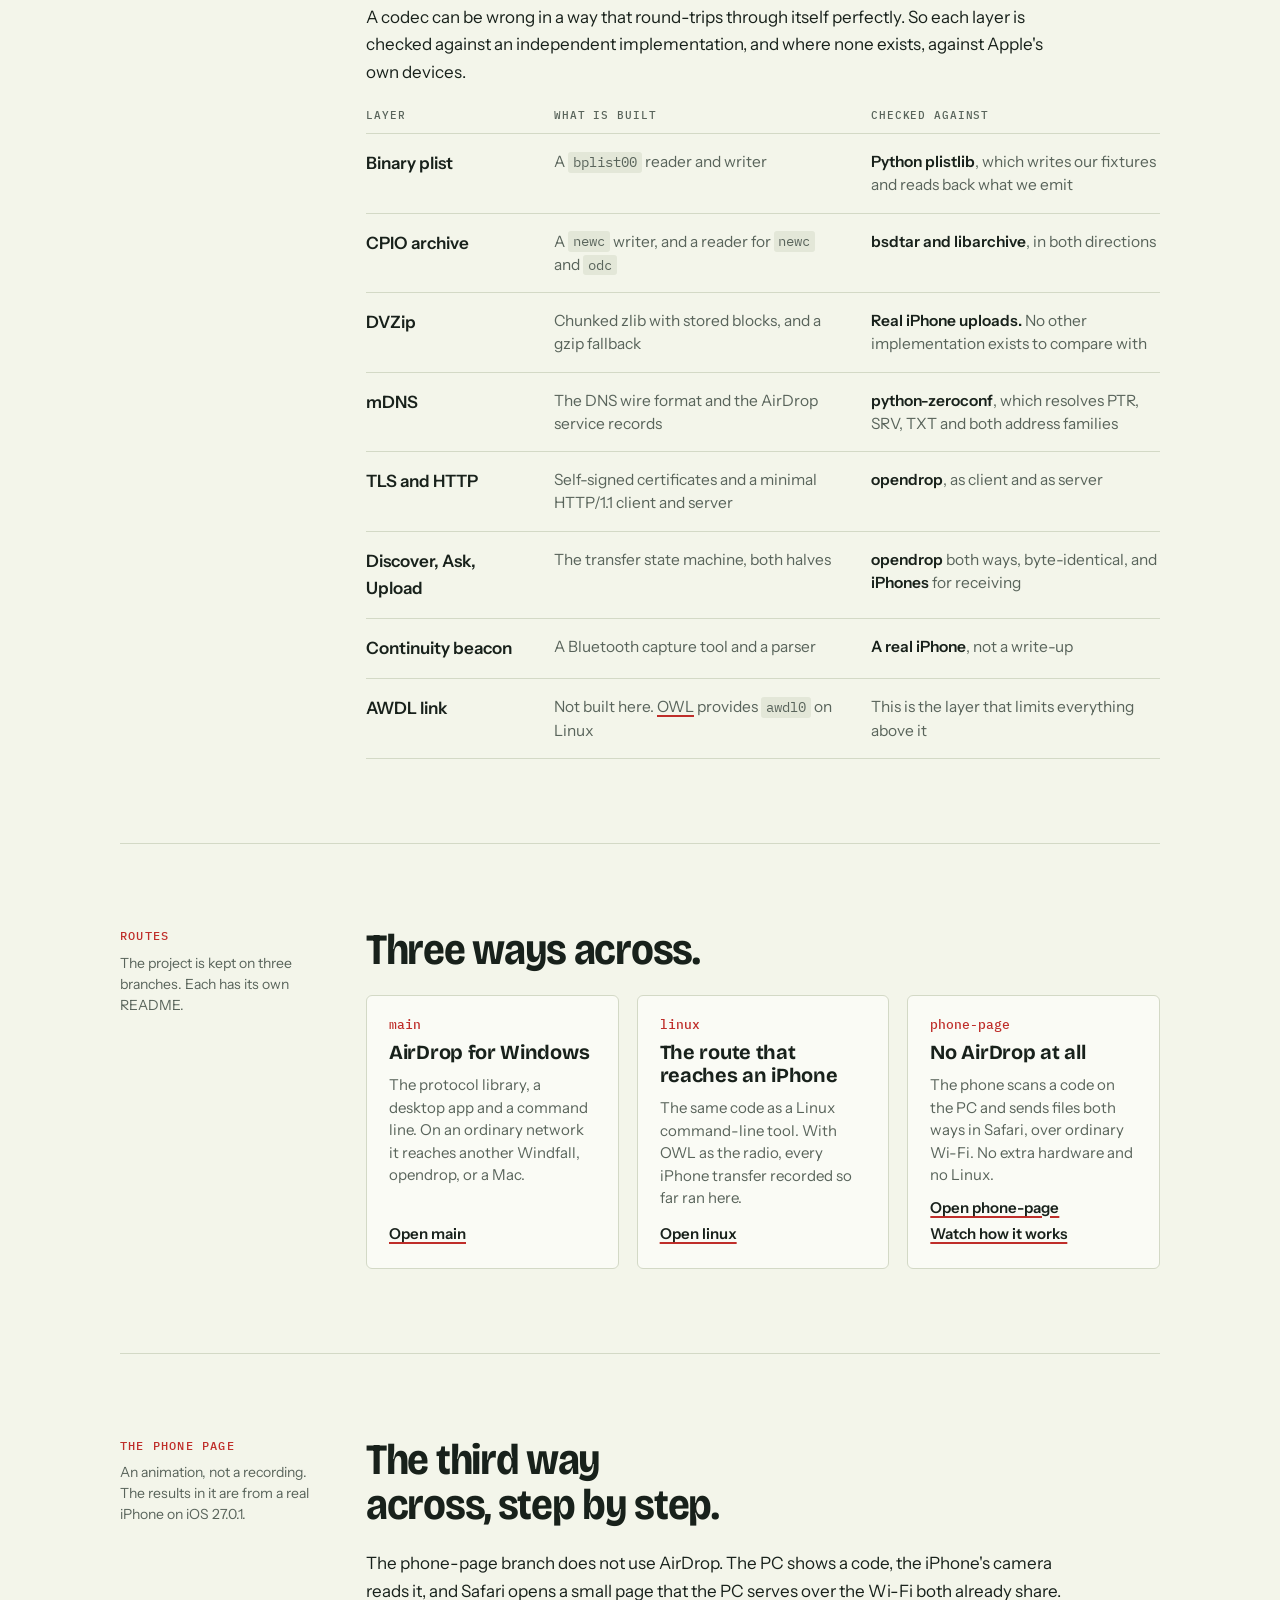
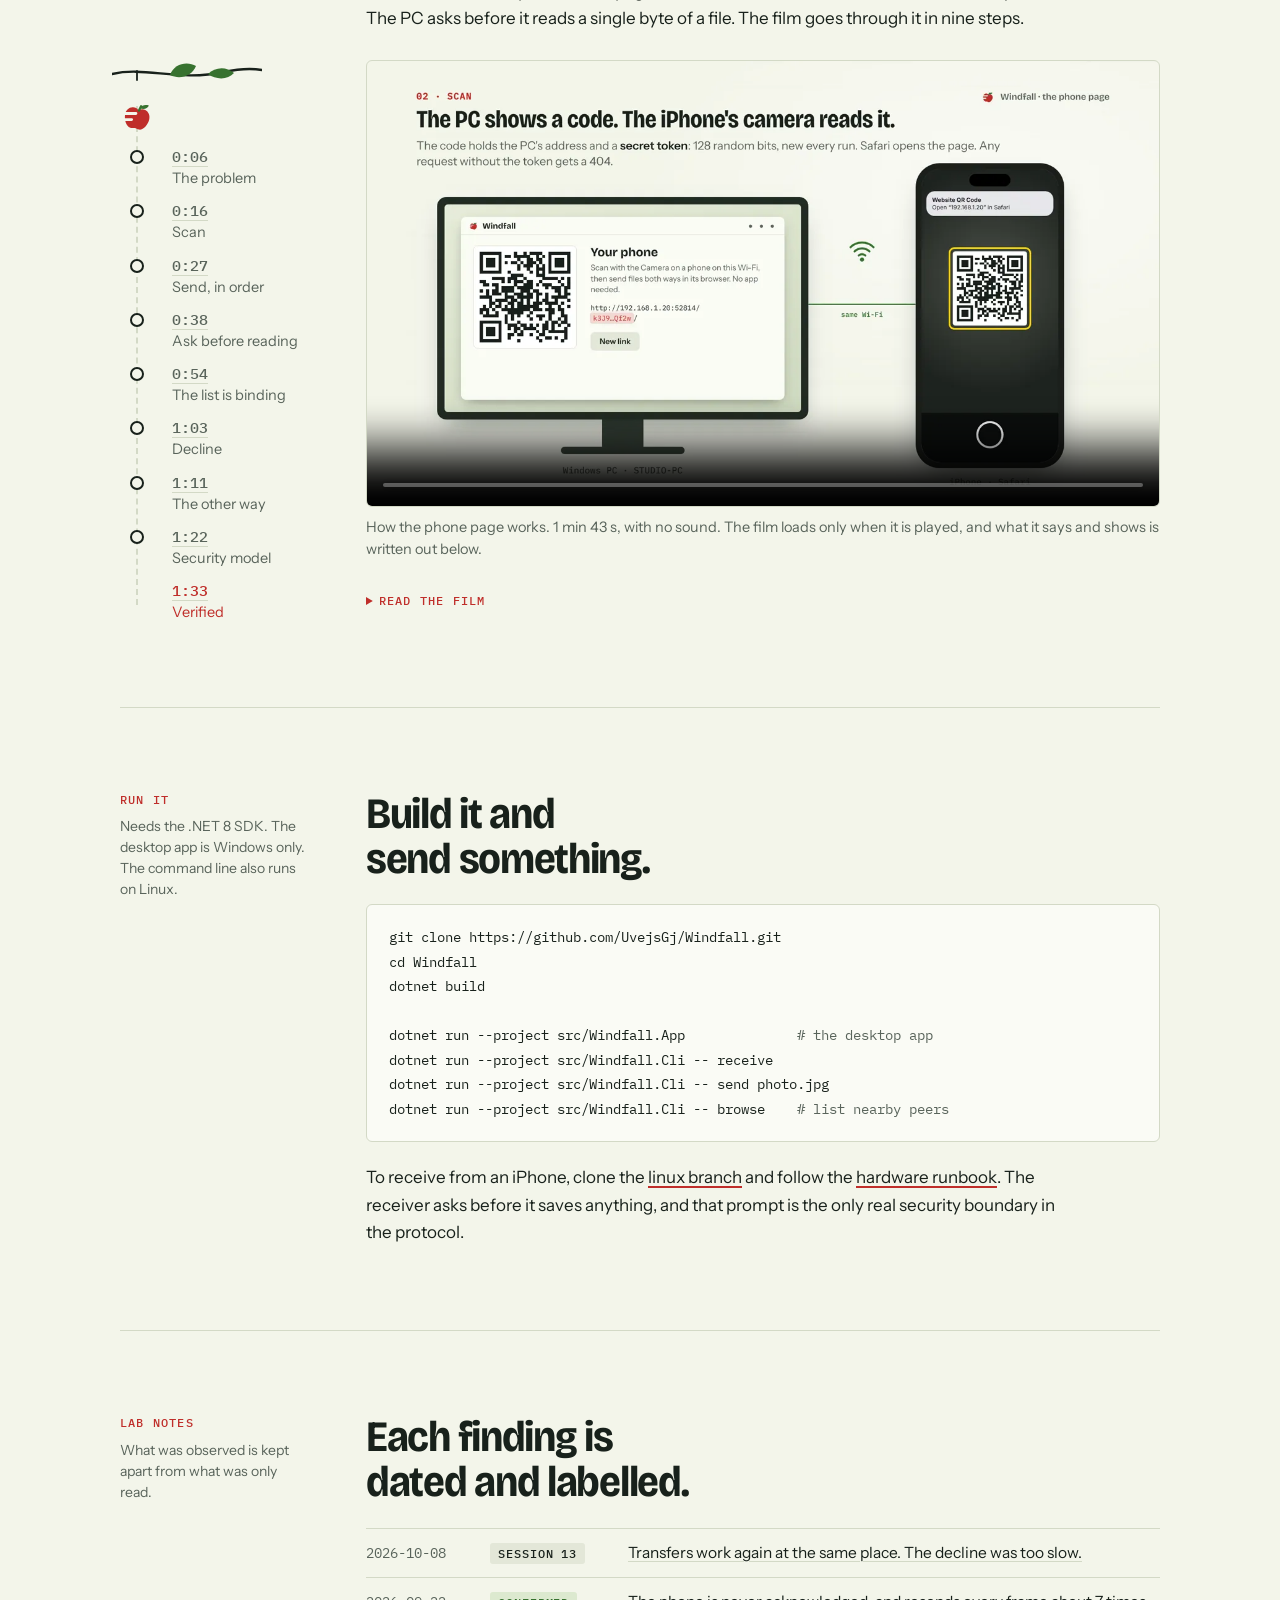
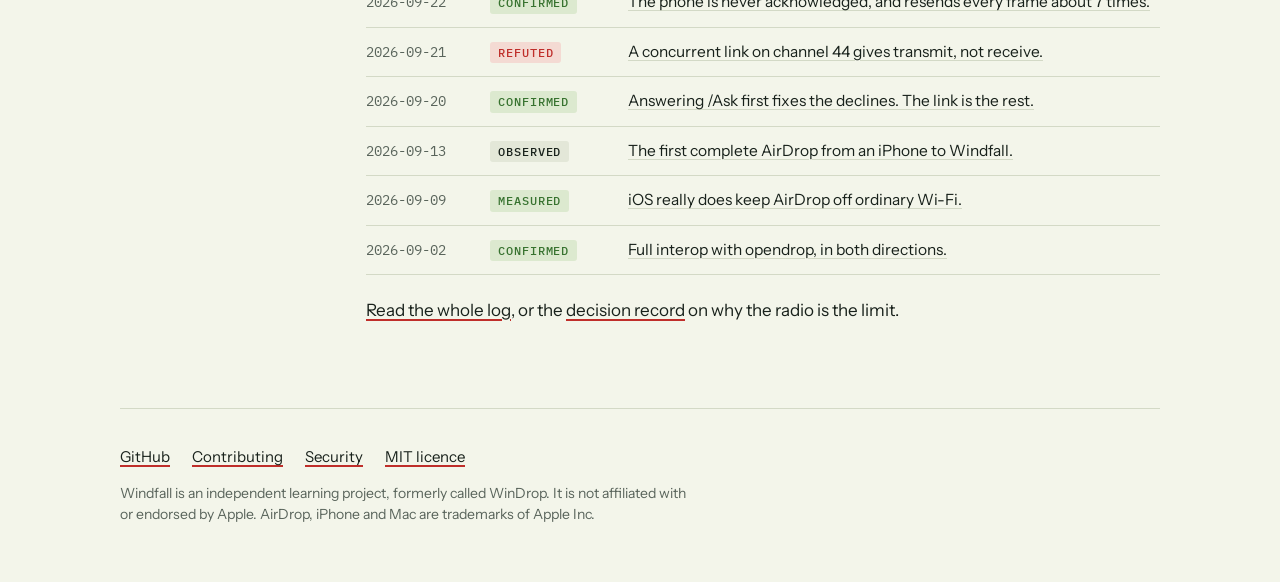
==== commit 944dac6f: "Fix what the film section's review found The apple: - It goes back under the twig on a replay or a s" ====
--- a/index.html
+++ b/index.html
@@ -220,7 +220,7 @@
             <p>This browser cannot play the film. <a href="media/phone-page-light.mp4">Download it</a> (MP4, 5 MB), or read it below.</p>
           </video>
         </div>
-        <figcaption class="small">How the phone page works. 1 min 43 s, with no sound. The film loads only when it is played, and every word in it is written out below.</figcaption>
+        <figcaption class="small">How the phone page works. 1 min 43 s, with no sound. The film loads only when it is played, and what it says and shows is written out below.</figcaption>
       </figure>
 
       <div class="reel-wrap" data-rise>
@@ -252,73 +252,73 @@
             <p class="eb">Title</p>
             <h3 class="hd">Windfall</h3>
             <p class="said">How the phone page gets files between an iPhone and Windows. Ordinary Wi-Fi · no app · no extra hardware.</p>
-            <p class="seen"><b>On screen</b>The Windfall apple drops into place above the name.</p>
+            <p class="seen"><b>On screen</b> The Windfall apple drops into place above the name.</p>
           </div></li>
           <li><time datetime="PT6S">0:06</time><div>
             <p class="eb">01 · The problem</p>
             <h3 class="hd">AirDrop needs a radio mode Windows can't drive.</h3>
             <p class="said">An iPhone only AirDrops over AWDL, Apple's second Wi-Fi link layer. Windows exposes no way to run it.</p>
-            <p class="seen"><b>On screen</b>A Windows PC, STUDIO-PC, shows Windfall reading Ready: iPhones only appear here over AWDL. Beside it, an iPhone on its lock screen. A dashed red line between them, marked AirDrop · AWDL, is crossed out, and the phone's beacons stop at the cross.</p>
+            <p class="seen"><b>On screen</b> A Windows PC, STUDIO-PC, shows Windfall with a Your phone button in its header, reading Ready: "iPhones only appear here over AWDL. For one on this Wi-Fi, use the phone button above." Beside it, an iPhone on its lock screen. A dashed red line between them, marked AirDrop · AWDL, is crossed out, and the phone's beacons stop at the cross.</p>
           </div></li>
           <li><time datetime="PT11.5S">0:11</time><div>
             <p class="eb">01 · The way round</p>
             <h3 class="hd">So use the Wi-Fi both devices already share.</h3>
             <p class="said">Windfall serves a small web page on the local network. It is not AirDrop, and it needs no Linux, no app on the phone and no extra hardware.</p>
-            <p class="seen"><b>On screen</b>A solid green line marked same Wi-Fi takes its place. On the PC, the pointer clicks Your phone.</p>
+            <p class="seen"><b>On screen</b> A solid green line marked same Wi-Fi takes its place. On the PC, the pointer clicks Your phone.</p>
           </div></li>
           <li><time datetime="PT16S">0:16</time><div>
             <p class="eb">02 · Scan</p>
             <h3 class="hd">The PC shows a code. The iPhone's camera reads it.</h3>
             <p class="said">The code holds the PC's address and a secret token: 128 random bits, new every run. Safari opens the page. Any request without the token gets a 404.</p>
-            <p class="seen"><b>On screen</b>The PC shows a QR code, the address <code>http://192.168.1.20:52814/</code> with the token after it, and a New link button. The phone's camera frames the code and offers to open "192.168.1.20" in Safari. A request with the token crosses to the PC, the page comes back, and Safari shows STUDIO-PC: "Send files both ways over this Wi-Fi. No app needed."</p>
+            <p class="seen"><b>On screen</b> The PC shows a QR code, the address <code>http://192.168.1.20:52814/</code> with the token after it, and a New link button, under "Scan with the Camera on a phone on this Wi-Fi, then send files both ways in its browser. No app needed." The phone's camera frames the code and offers to open "192.168.1.20" in Safari. A request with the token crosses to the PC, the page comes back, and Safari shows STUDIO-PC: "Send files both ways over this Wi-Fi. No app needed."</p>
           </div></li>
           <li><time datetime="PT27.5S">0:27</time><div>
             <p class="eb">03 · Send, in order</p>
             <h3 class="hd">The phone sends the list first, then the files.</h3>
             <p class="said">One <code>POST /&lt;token&gt;/upload</code>. The form fields arrive in a fixed order, and the order is the point.</p>
-            <p class="seen"><b>On screen</b>On the phone, five photos are chosen, IMG_4101.jpeg to IMG_4105.jpeg, and Send 5 files is tapped. The phone reads "Waiting for STUDIO-PC to accept…". Then the three fields, in order. 1, <code>from</code>: a guess at the device, "iPhone", from the browser, for display only. 2, <code>manifest</code>: a JSON list of {name, size} for every file it is about to send. No list, no question: an upload without one is refused. 3, <code>file</code> × n: the files themselves. The PC reads the first one's headers, then stops and asks.</p>
+            <p class="seen"><b>On screen</b> On the phone, five photos are chosen, IMG_4101.jpeg to IMG_4105.jpeg, and Send 5 files is tapped. The phone reads "Waiting for STUDIO-PC to accept…". Then the three fields, in order. 1, <code>from</code>: a guess at the device, "iPhone", from the browser, for display only. 2, <code>manifest</code>: a JSON list of {name, size} for every file it is about to send. No list, no question: an upload without one is refused. 3, <code>file</code> × n: the files themselves. The PC reads the first one's headers, then stops and asks.</p>
           </div></li>
           <li><time datetime="PT38.4S">0:38</time><div>
             <p class="eb">04 · Ask before reading</p>
             <h3 class="hd">The PC asks before it reads a single byte of a file.</h3>
             <p class="said">The list is what the person sees. Until they answer, the upload waits in the socket and TCP holds the phone back, so nobody can push a file onto the PC unasked.</p>
-            <p class="seen"><b>On screen</b><code>from</code>, <code>manifest</code> and the first file's headers cross to the PC. It asks: "iPhone wants to send 5 files. 3.6 MB together. Nothing is saved unless you accept," and lists the five with their sizes. The rest of the upload is marked held by TCP. The pointer clicks Accept.</p>
-          </div></li>
-          <li><time datetime="PT46.9S">0:46</time><div>
+            <p class="seen"><b>On screen</b> <code>from</code>, <code>manifest</code> and the first file's headers cross to the PC. It asks: "iPhone wants to send 5 files. 3.6 MB together. Nothing is saved unless you accept," and lists the five: IMG_4101.jpeg, 2.5 MB; IMG_4102.jpeg, 412 KB; IMG_4103.jpeg, 388 KB; IMG_4104.jpeg, 201 KB; IMG_4105.jpeg, 96 KB. The rest of the upload is marked held by TCP. The pointer clicks Accept.</p>
+          </div></li>
+          <li><time datetime="PT46.3S">0:46</time><div>
             <p class="eb">04 · Accepted</p>
             <h3 class="hd">Accept, and the bytes flow at Wi-Fi speed.</h3>
             <p class="said">Files are staged, then committed all or nothing. Five photos, 3.6 MB together, arrived intact from a real iPhone.</p>
-            <p class="seen"><b>On screen</b>Each file is ticked off in <code>Downloads\Windfall</code>. The PC reads "Saved 5 files from iPhone", a 200 OK goes back, and the phone reads "Sent 5 files."</p>
+            <p class="seen"><b>On screen</b> The PC reads "Receiving from iPhone…" and ticks off each file in <code>Downloads\Windfall</code>, then reads "Saved 5 files from iPhone". A 200 OK goes back, and the phone reads "Sent 5 files."</p>
           </div></li>
           <li><time datetime="PT54.4S">0:54</time><div>
             <p class="eb">05 · The list is binding</p>
             <h3 class="hd">What was agreed to is what lands on disk.</h3>
             <p class="said">Each file is saved under the name the list gave it and may be no larger than the list said. Any mismatch fails the whole upload.</p>
-            <p class="seen"><b>On screen</b>Agreed at the prompt: photo.jpg, 1.2 MB, 1 file. What the page sent: photo.exe, 40 MB, 2 files. A not-equal sign stands between them. Then four rules: name taken from the list; no larger than listed; count must match; a mismatch fails the whole upload, and nothing is kept.</p>
+            <p class="seen"><b>On screen</b> Agreed at the prompt: photo.jpg, 1.2 MB, 1 file. What the page sent: photo.exe, 40 MB, 2 files. A not-equal sign stands between them. Then four rules: name taken from the list; no larger than listed; count must match; a mismatch fails the whole upload, and nothing is kept.</p>
           </div></li>
           <li><time datetime="PT1M3.4S">1:03</time><div>
             <p class="eb">06 · Decline</p>
             <h3 class="hd">Say no, and the phone hears it.</h3>
             <p class="said">The refusal goes out while the phone is still uploading. Safari shows "Declined on" the PC's name, and nothing is left behind: no file, no staging folder.</p>
-            <p class="seen"><b>On screen</b>The phone sends one file, IMG_4120.jpeg, 1.6 MB, and the PC asks about it. The pointer clicks Decline, a 403 Declined crosses back, and the phone reads "Declined on STUDIO-PC." The PC reads "The phone was told. Nothing was written: no file, no staging folder," and its staging folder, <code>Downloads\Windfall\.incoming-…</code>, is marked removed.</p>
+            <p class="seen"><b>On screen</b> The phone sends one file, IMG_4120.jpeg, 1.6 MB, and the PC asks about it. The pointer clicks Decline, a 403 Declined crosses back, and the phone reads "Declined on STUDIO-PC." The PC reads "The phone was told. Nothing was written: no file, no staging folder," and its staging folder, <code>Downloads\Windfall\.incoming-…</code>, is marked removed.</p>
           </div></li>
           <li><time datetime="PT1M11.9S">1:11</time><div>
             <p class="eb">07 · The other way</p>
             <h3 class="hd">The PC can offer files back to the phone.</h3>
             <p class="said">Only while the phone sheet is open. Each offer has a generation number, so an old link stops working the moment the offer changes. Downloads land in the Files app.</p>
-            <p class="seen"><b>On screen</b>The PC offers holiday-01.jpg, holiday-02.jpg and clip.mp4 as offer #4, while its sheet is open. The phone downloads holiday-01.jpg with <code>GET /files/4/0</code>, and a banner says it was saved to Files. A request for the offer before, <code>GET /files/3/0</code>, gets a 404.</p>
+            <p class="seen"><b>On screen</b> Under "Offered to the phone", the PC lists holiday-01.jpg, 3.1 MB; holiday-02.jpg, 2.8 MB; and clip.mp4, 24 MB, as offer #4, while its sheet is open. The phone page lists them under From STUDIO-PC, with the note "Downloads go to the Files app. To put a photo in Photos, open it there and tap Share, then Save Image." The phone downloads holiday-01.jpg with <code>GET /&lt;token&gt;/files/4/0</code>, and a banner reads "Download complete: holiday-01.jpg saved to Files". A request for the offer before, <code>GET /&lt;token&gt;/files/3/0</code>, gets a 404.</p>
           </div></li>
           <li><time datetime="PT1M22.4S">1:22</time><div>
             <p class="eb">08 · Security model</p>
             <h3 class="hd">Two locks, and plain HTTP on purpose.</h3>
             <p class="said">Safari shows a full-page warning for a self-signed certificate. Rather than teach people to click through it, the page relies on the token, the prompt and the Wi-Fi's own encryption.</p>
-            <p class="seen"><b>On screen</b>Lock 1, the token: 128 random bits as the first path segment, compared in constant time. A wrong or missing token gets the same 404 as a page that doesn't exist. Lock 2, the prompt: anyone with the link can ask to send files, but nothing is written until the person at the PC agrees, and New link takes the address back. Protected: from outsiders, by the Wi-Fi's encryption, and from others on the network without the link, by the token. Not protected: from someone on the same network who can intercept traffic. So: home and other trusted networks.</p>
+            <p class="seen"><b>On screen</b> Lock 1, the token: 128 random bits as the first path segment, compared in constant time. A wrong or missing token gets the same 404 as a page that doesn't exist. Lock 2, the prompt: anyone with the link can ask to send files, but nothing is written until the person at the PC agrees, and New link takes the address back. Protected: from outsiders, by the Wi-Fi's encryption, and from others on the network without the link, by the token. Not protected: from someone on the same network who can intercept traffic. So: home and other trusted networks.</p>
           </div></li>
           <li><time datetime="PT1M33.4S">1:33</time><div>
             <p class="eb">09 · Verified</p>
             <h3 class="hd">Tested with a real iPhone on iOS 27.0.1.</h3>
             <p class="said">The Windfall app on plain Windows, over home Wi-Fi.</p>
-            <p class="seen"><b>On screen</b>Four results, each ticked. The camera read the code from the app; Safari opened the page. One photo, then five in one send, arrived intact (Safari converts HEIC to JPEG). A decline reached the phone as "Declined on", leaving nothing behind. Five images and a video downloaded from the PC to the phone. It ends on "Not AirDrop. Just the Wi-Fi you already have." and uvejsgj.github.io/windfall-site, then fades to the colour of the page.</p>
+            <p class="seen"><b>On screen</b> Four results, each ticked. The camera read the code from the app; Safari opened the page. One photo, then five in one send, arrived intact (Safari converts HEIC to JPEG). A decline reached the phone as "Declined on", leaving nothing behind. Five images and a video downloaded from the PC to the phone. It ends on "Not AirDrop. Just the Wi-Fi you already have." and uvejsgj.github.io/windfall-site, then fades to the colour of the page.</p>
           </div></li>
         </ol>
       </details>
--- a/site.css
+++ b/site.css
@@ -67,6 +67,7 @@
 .top nav a:hover, .top nav a.gh { color: var(--seed); }
 .top nav a.gh { font-weight: 600; text-decoration: underline; text-decoration-color: var(--skin); }
 @media (max-width: 700px) { .top nav a:not(.gh):not(.keep) { display: none; } }
+@media (max-width: 820px) { .top nav a[href="#phone-page"] { display: none; } }   /* or the header wraps to two lines */
 
 /* ---------- hero ---------- */
 .hero { display: grid; grid-template-columns: minmax(0, 1.3fr) minmax(0, .7fr); gap: 48px 64px; align-items: start; padding-block: clamp(28px, 6vw, 72px) clamp(48px, 7vw, 88px); }
@@ -205,6 +206,7 @@
 .screen { overflow: hidden; border: 1px solid var(--rule); border-radius: 6px; background: var(--pith) var(--film-still) center / cover no-repeat; }
 .screen video { display: block; width: 100%; height: auto; }
 .screen video:focus-visible { outline-offset: -4px; }   /* the frame clips, so the ring goes inside */
+.screen.cueing video { opacity: 0; }   /* a jump to a step is on its way: the still shows until it lands */
 
 .reel-wrap { --apple: 36px; position: relative; padding-top: 46px; min-width: 0; }
 .reel-line { list-style: none; margin: 0; padding: 40px 0 0 52px; position: relative; display: grid; gap: 12px; }
@@ -243,7 +245,7 @@
 .sec .script .hd { margin: 0; font-size: 1.15rem; line-height: 1.25; letter-spacing: -.01em; }
 .script .said { font-size: 15.5px; line-height: 1.5; }
 .script .seen { font-size: 14.5px; line-height: 1.5; color: var(--stem); }
-.script .seen b { margin-right: 8px; font: 500 11px/1.4 var(--mono); letter-spacing: .08em; text-transform: uppercase; color: var(--seed); }
+.script .seen b { margin-right: 4px; font: 500 11px/1.4 var(--mono); letter-spacing: .08em; text-transform: uppercase; color: var(--seed); }
 .script code { overflow-wrap: anywhere; }
 
 @media (max-width: 860px) {
@@ -253,6 +255,11 @@
   .reel-line { gap: 18px; }
   .reel-line .hl { display: block; font-size: 15px; line-height: 1.45; color: var(--stem); }   /* the film's own captions are about 5px tall here */
   .reel-line li.now .hl { color: var(--seed); }
+  .reel-line a::after, .reel-line button::after { inset: -9px 0 -9px -52px; }   /* half the wider gap, so the stops meet */
+  /* The apple lands level with "1:33 Verified", as on a wide screen, so the last headline
+     hangs below the line's end. */
+  .reel-line li.land .hl { position: absolute; top: 100%; left: 0; right: 0; margin-top: 2px; }
+  .reel-wrap { padding-bottom: 3.4em; }
 }
 @media (max-width: 620px) { .script li { grid-template-columns: minmax(0, 1fr); } }
 
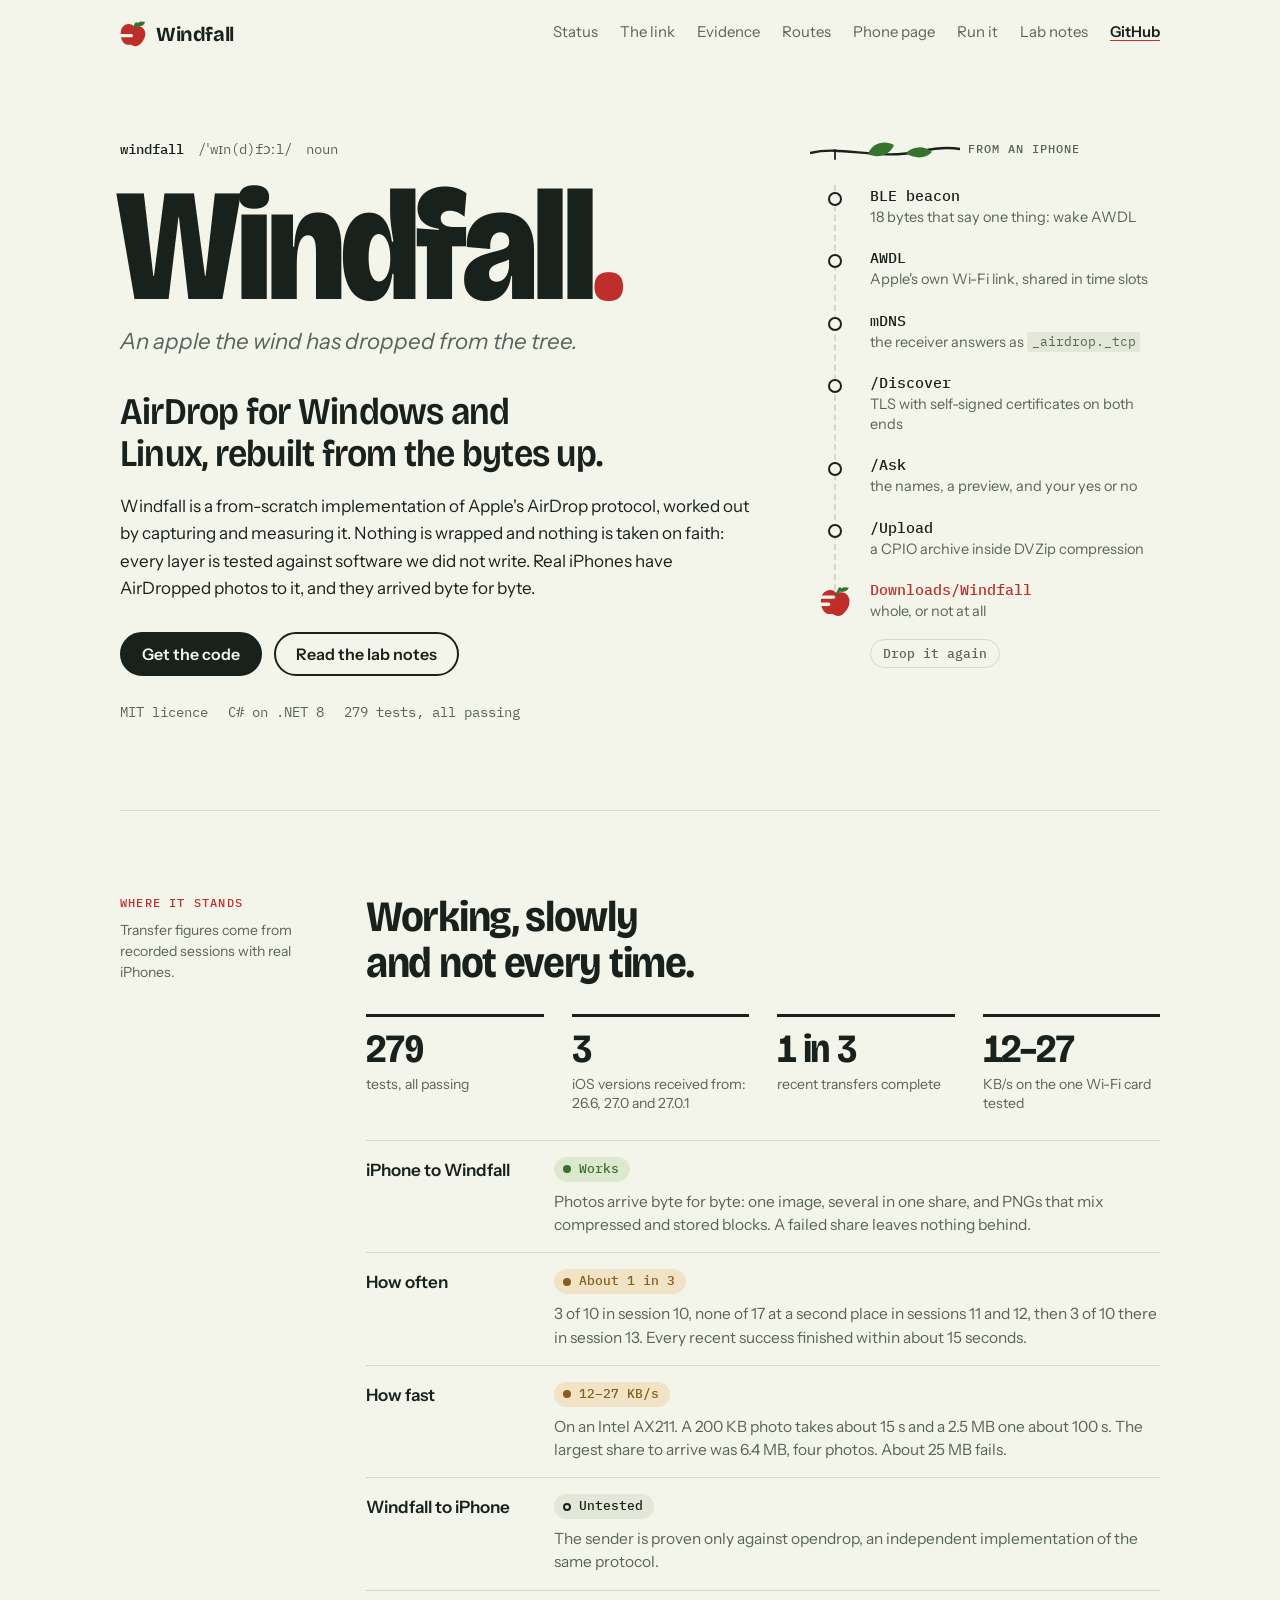
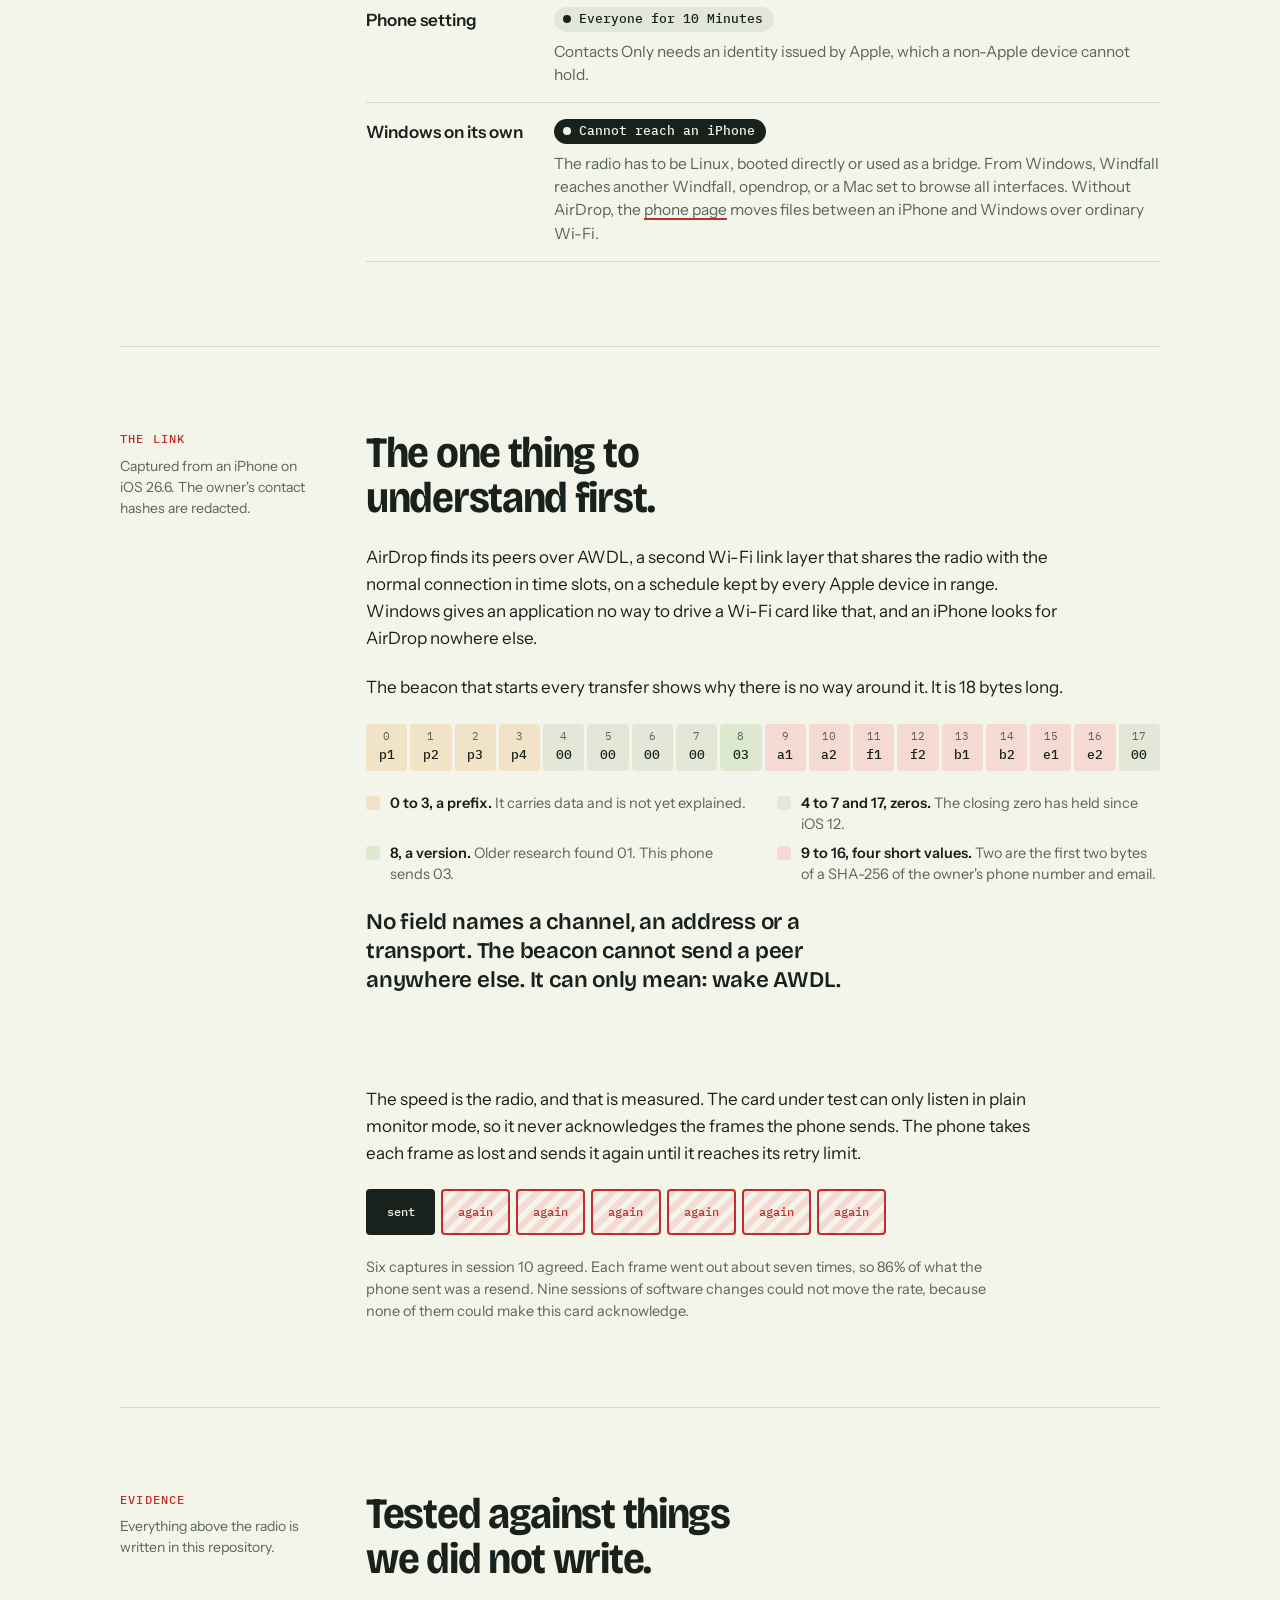
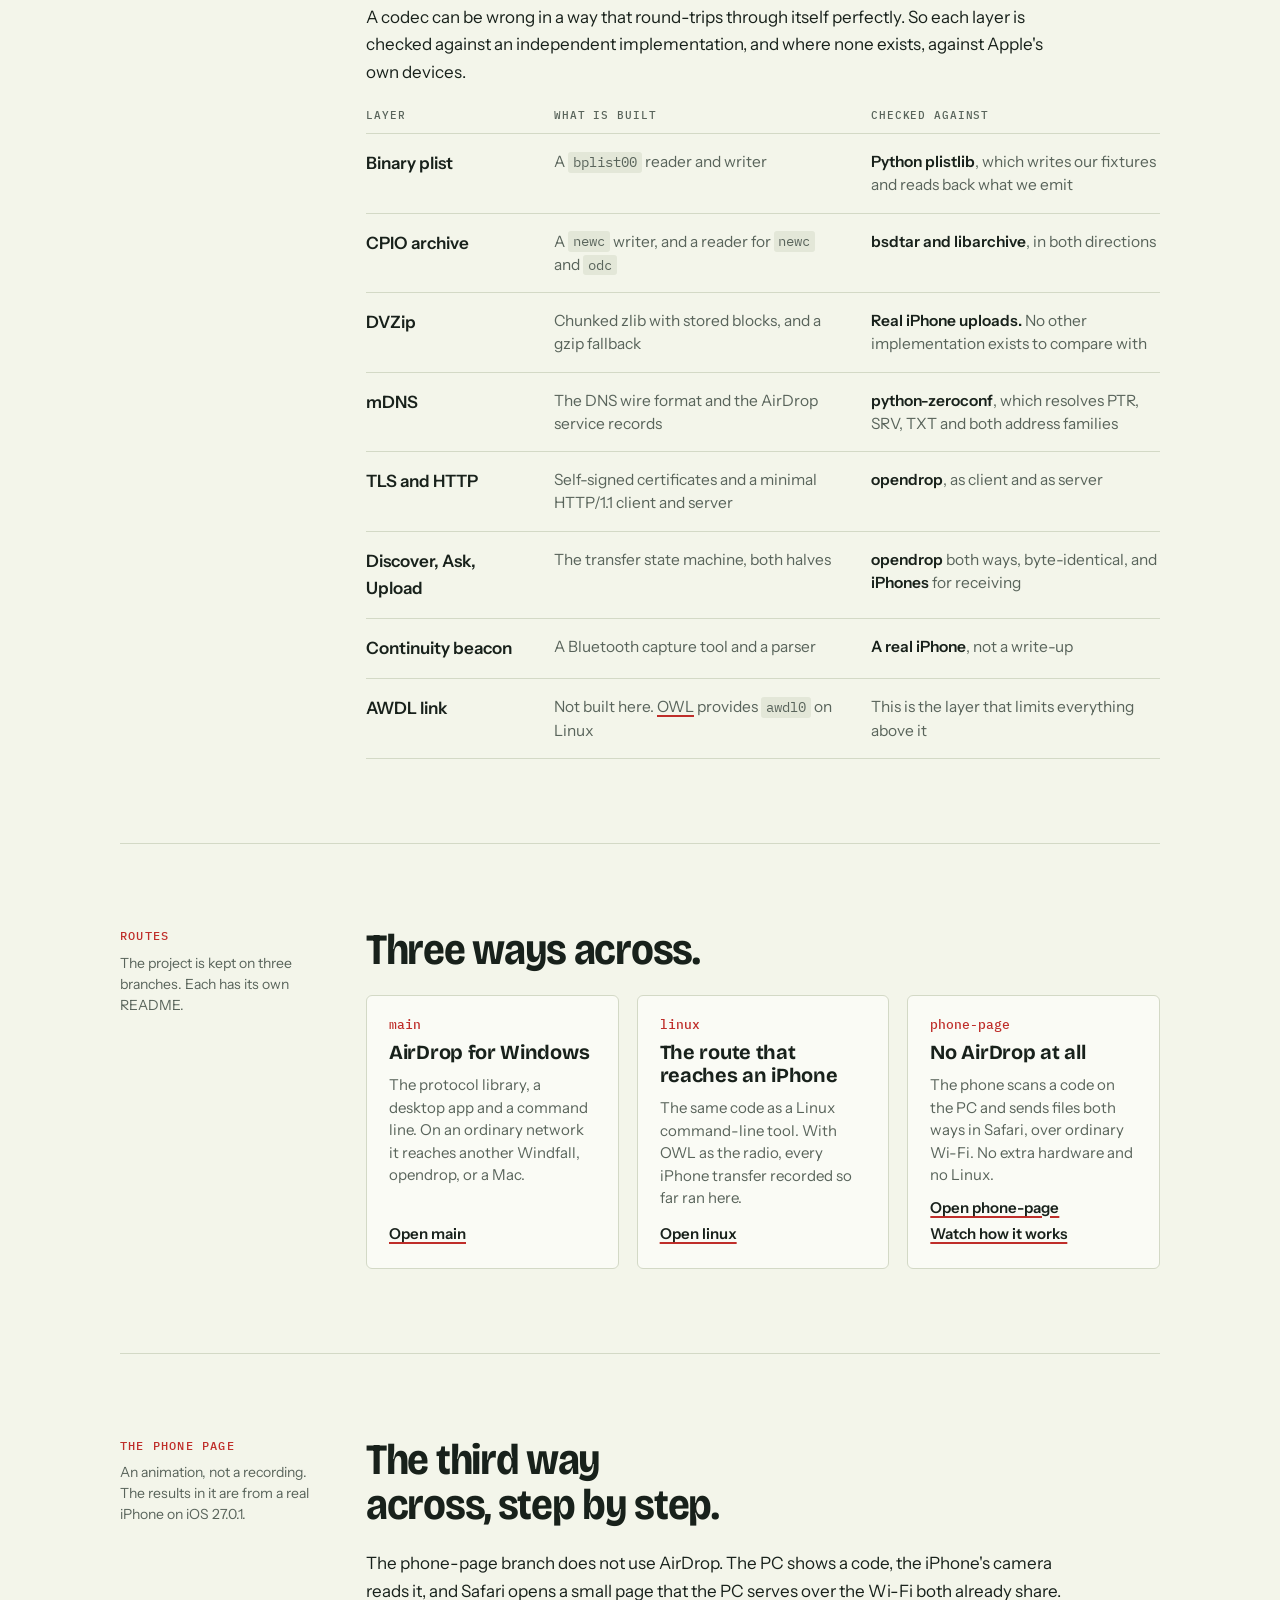
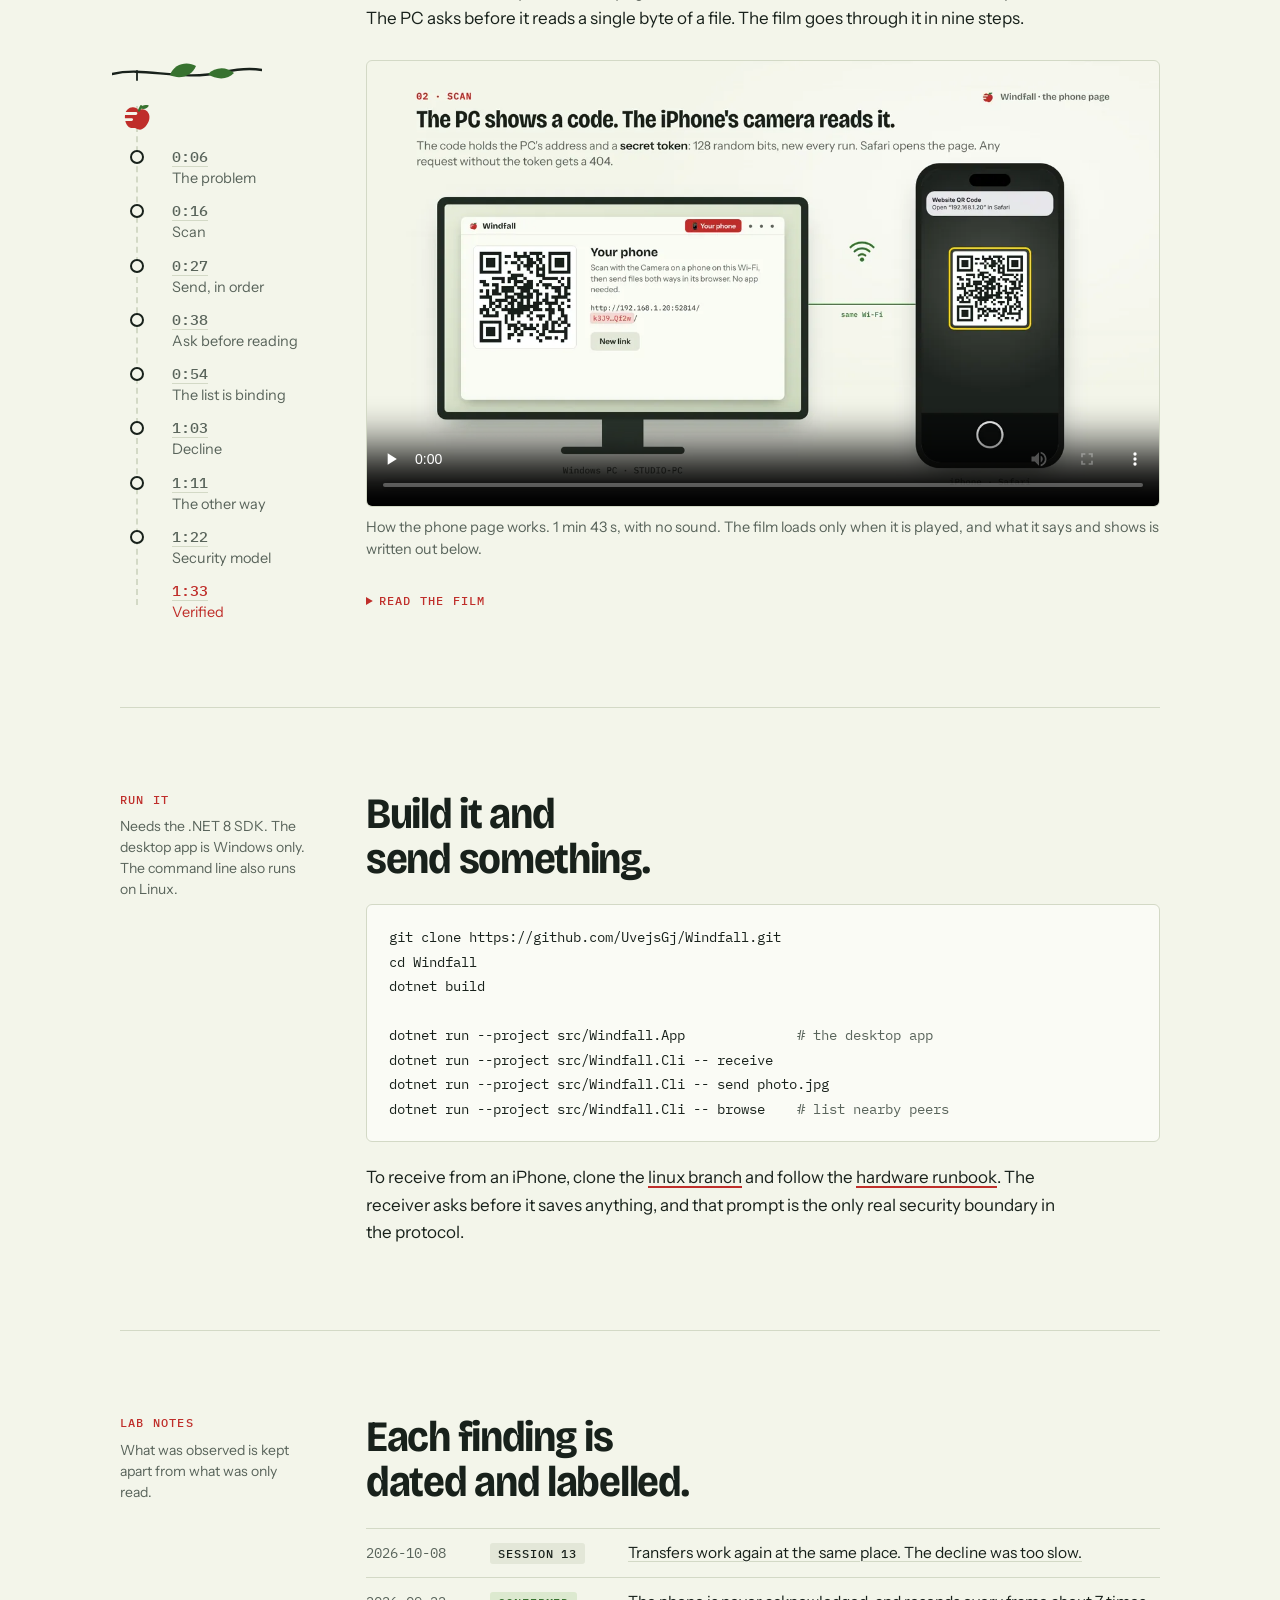
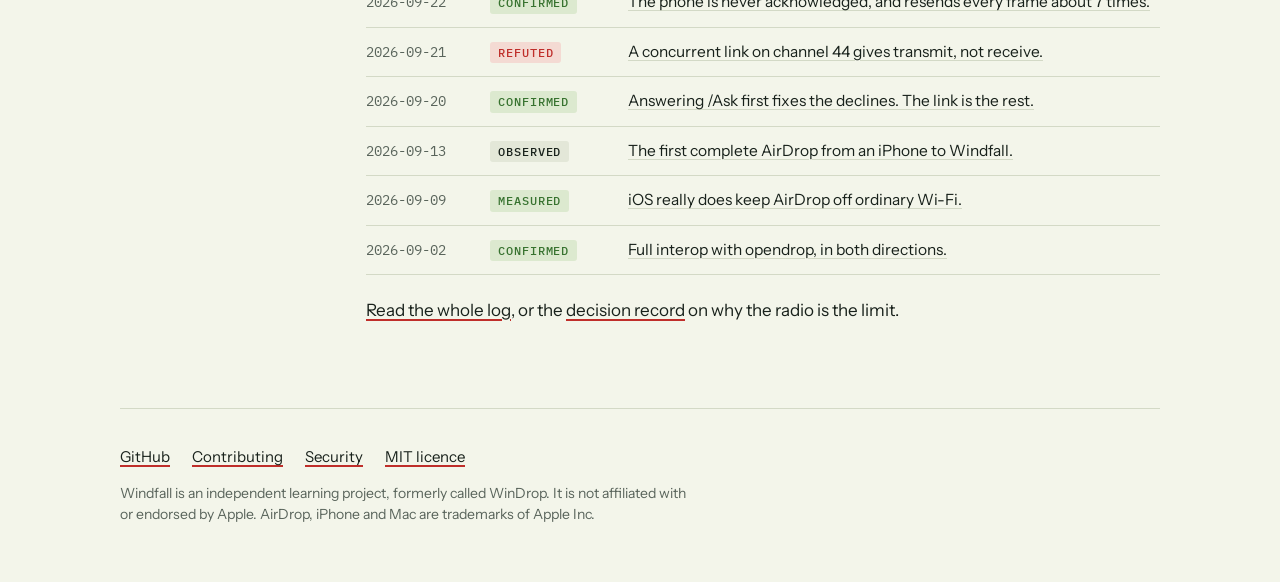
==== commit a58b5077: "Keep the player usable while a jump to a step is on its way What the second review of the fixes foun" ====
--- a/index.html
+++ b/index.html
@@ -246,7 +246,7 @@
 
       <details class="script" id="phone-page-words">
         <summary>Read the film</summary>
-        <p class="small">The words on screen, in order, and what each scene shows.</p>
+        <p class="small">The captions, in order, and what each scene shows.</p>
         <ol>
           <li><time datetime="PT0S">0:00</time><div>
             <p class="eb">Title</p>
--- a/site.css
+++ b/site.css
@@ -258,7 +258,8 @@
   .reel-line a::after, .reel-line button::after { inset: -9px 0 -9px -52px; }   /* half the wider gap, so the stops meet */
   /* The apple lands level with "1:33 Verified", as on a wide screen, so the last headline
      hangs below the line's end. */
-  .reel-line li.land .hl { position: absolute; top: 100%; left: 0; right: 0; margin-top: 2px; }
+  .reel-line li.land .hl { position: absolute; top: 100%; left: 0; right: 0; margin-top: 2px; pointer-events: none; }
+  .reel-line li.land a::after, .reel-line li.land button::after { bottom: -3.4em; }   /* its headline is part of its target */
   .reel-wrap { padding-bottom: 3.4em; }
 }
 @media (max-width: 620px) { .script li { grid-template-columns: minmax(0, 1fr); } }
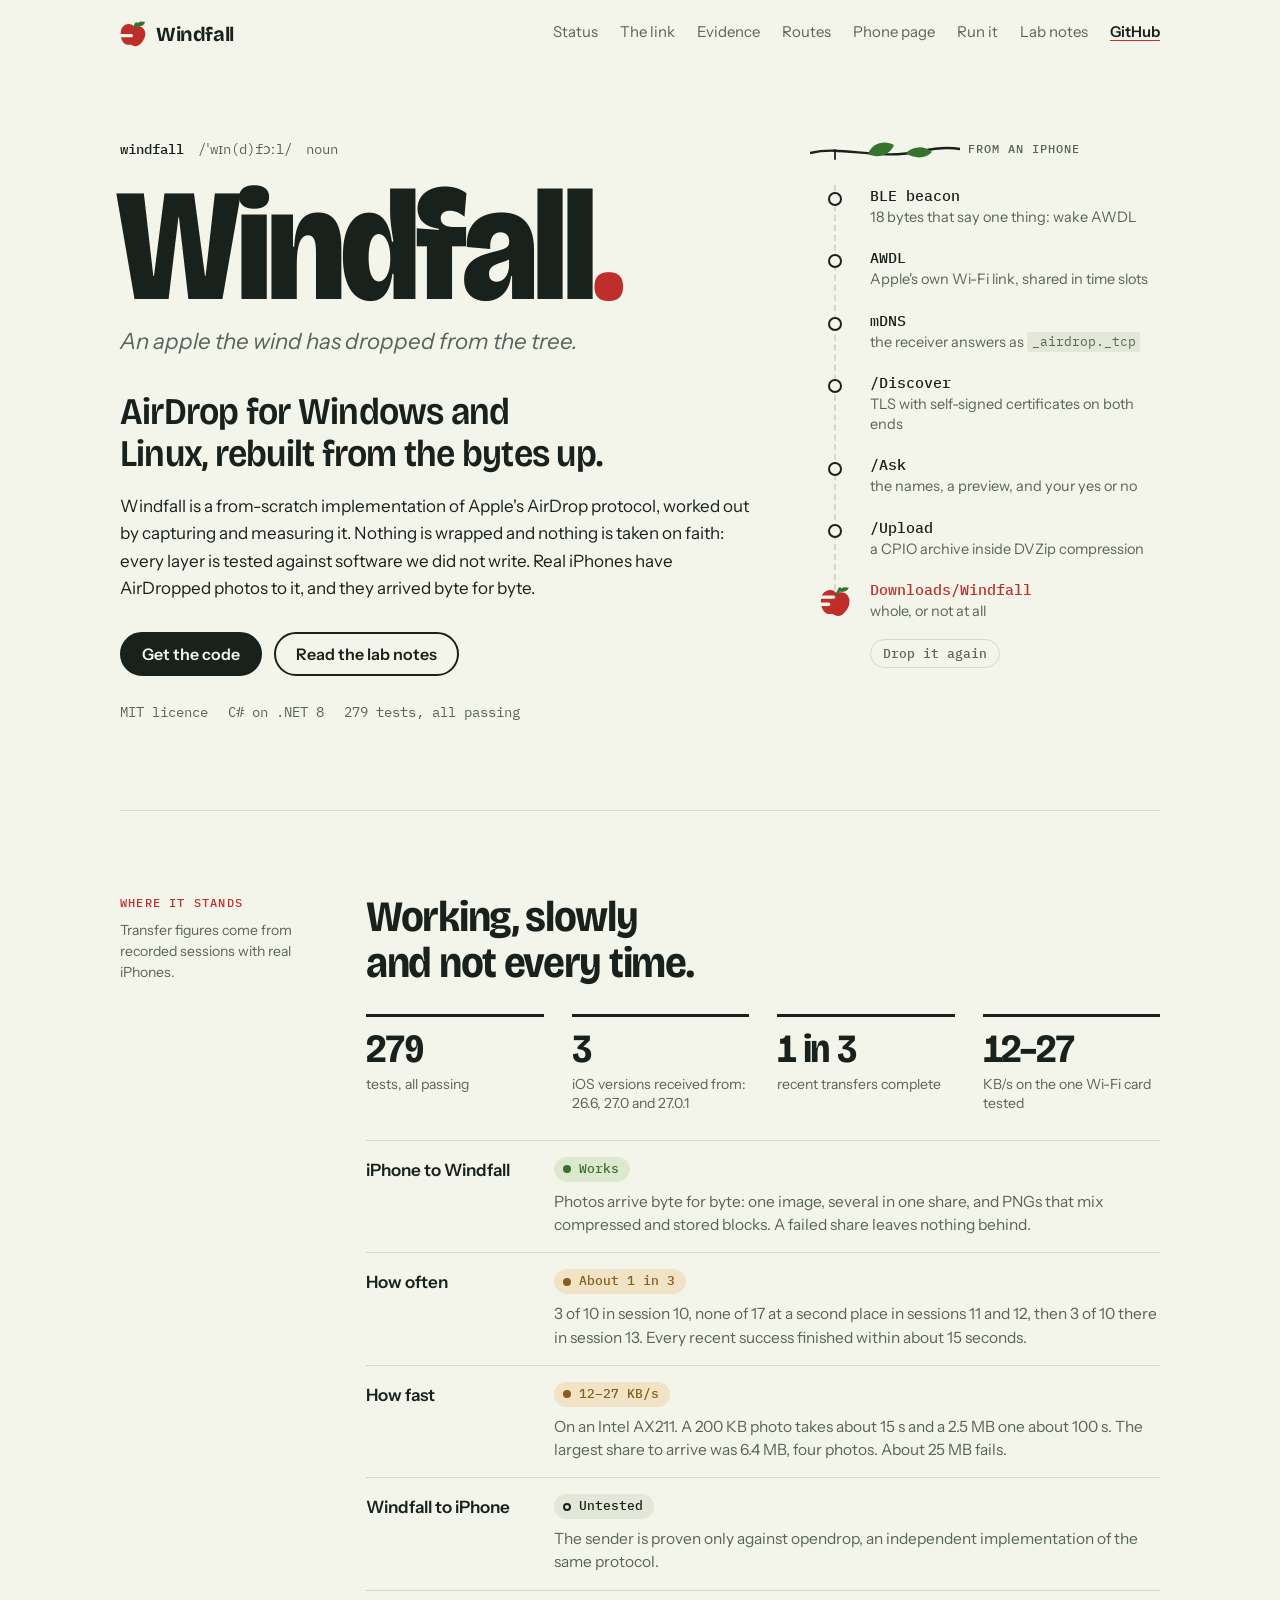
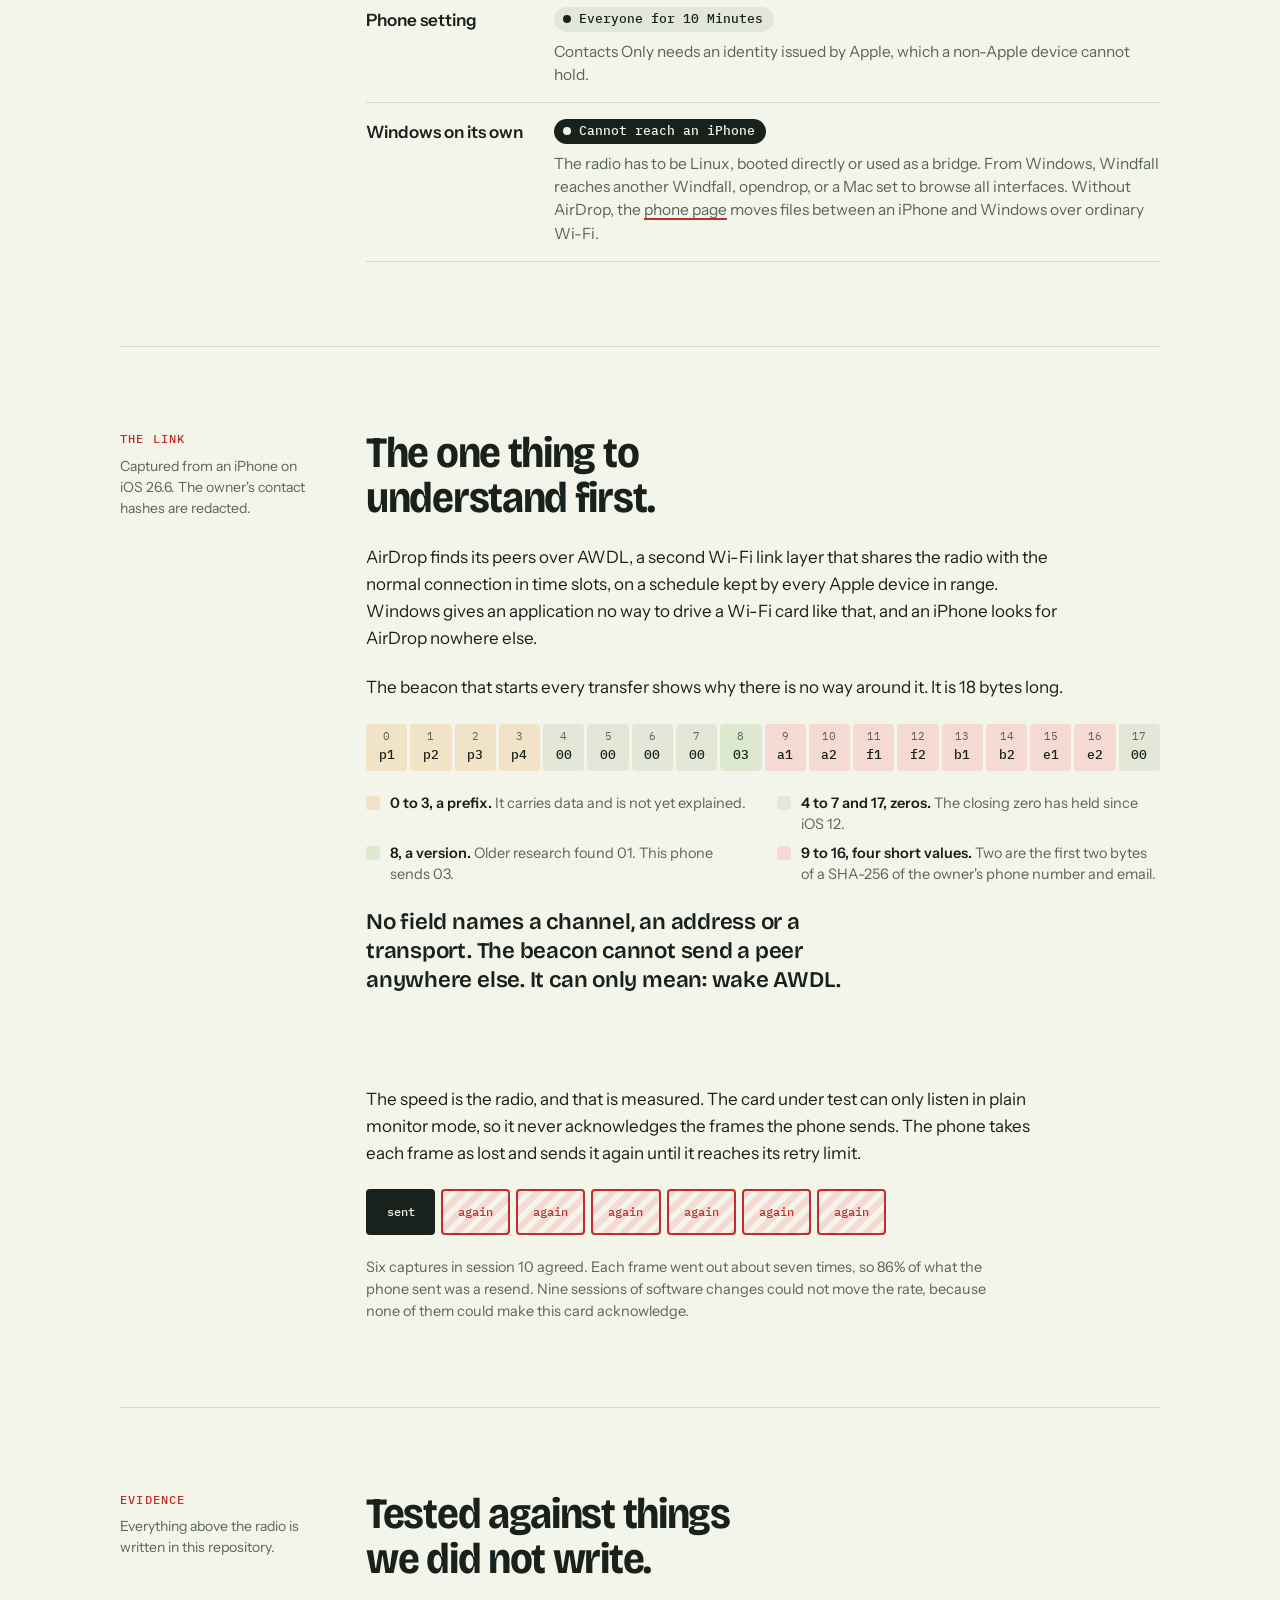
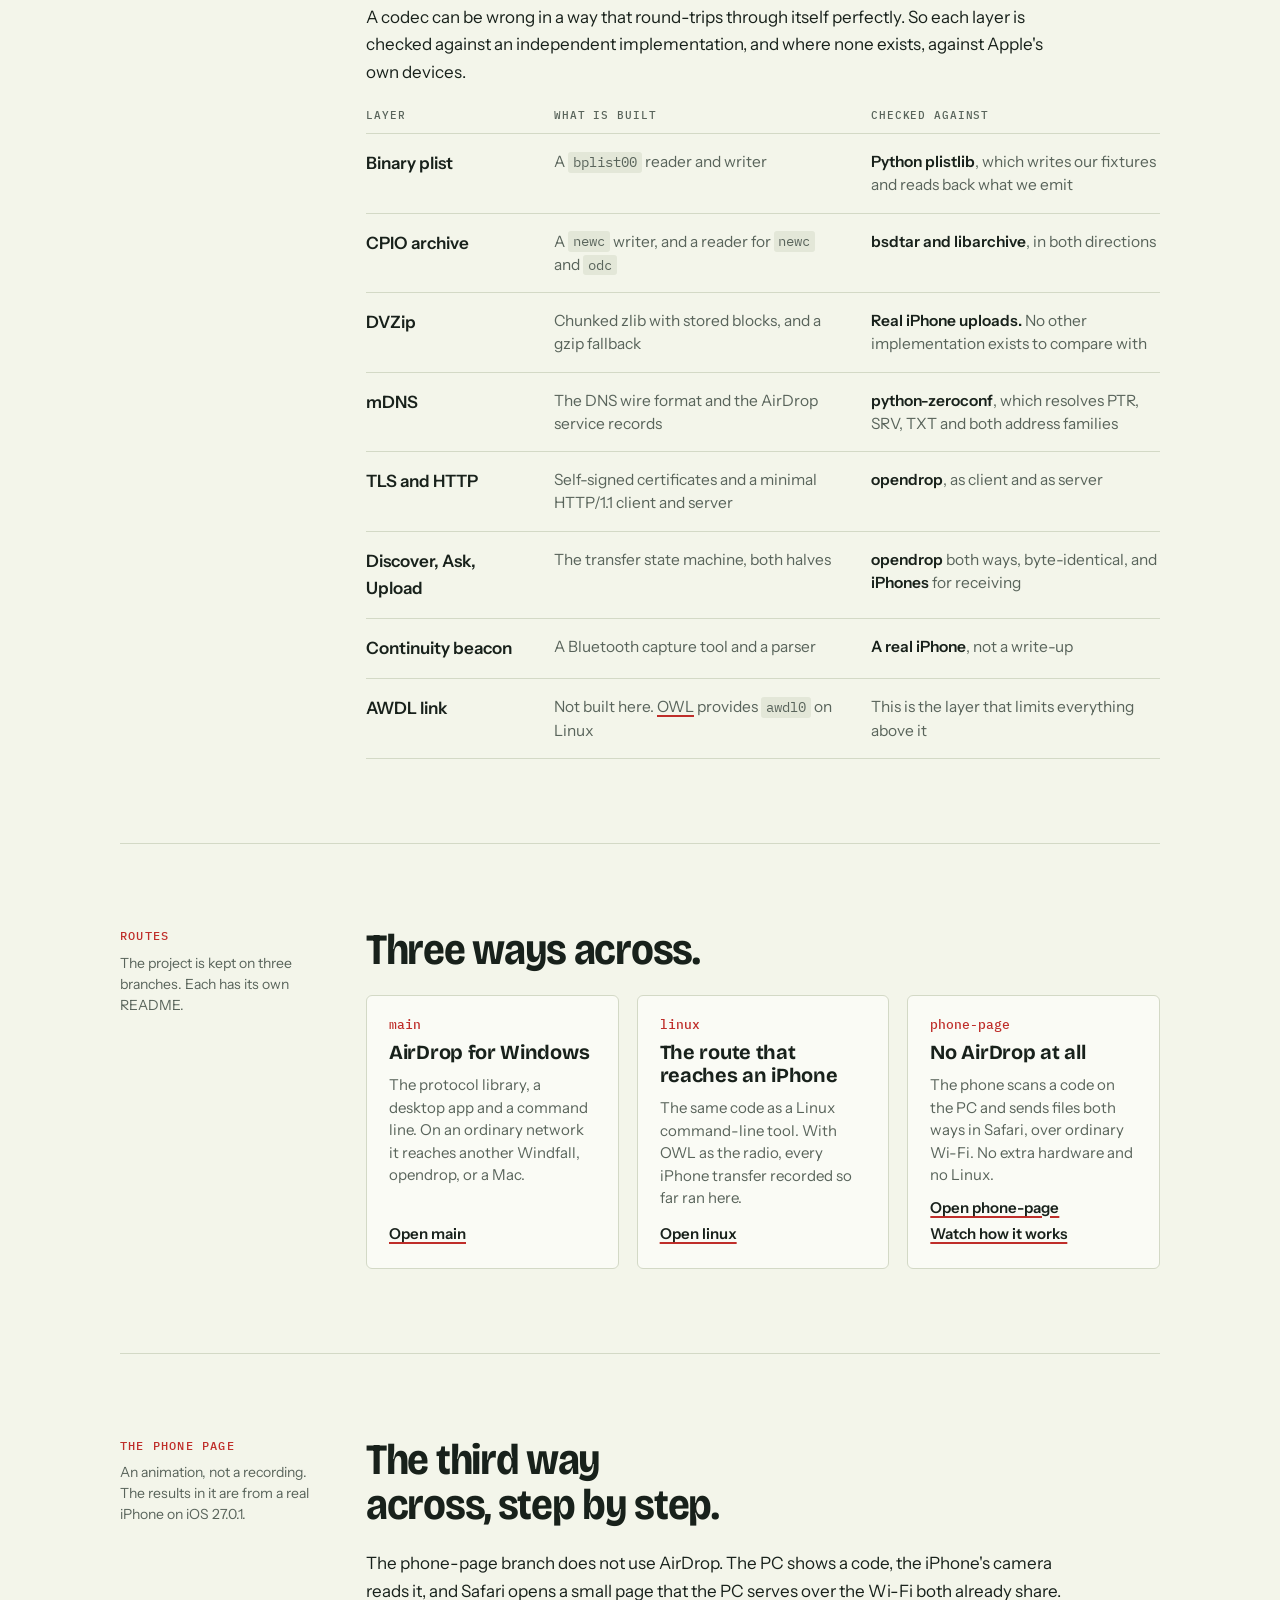
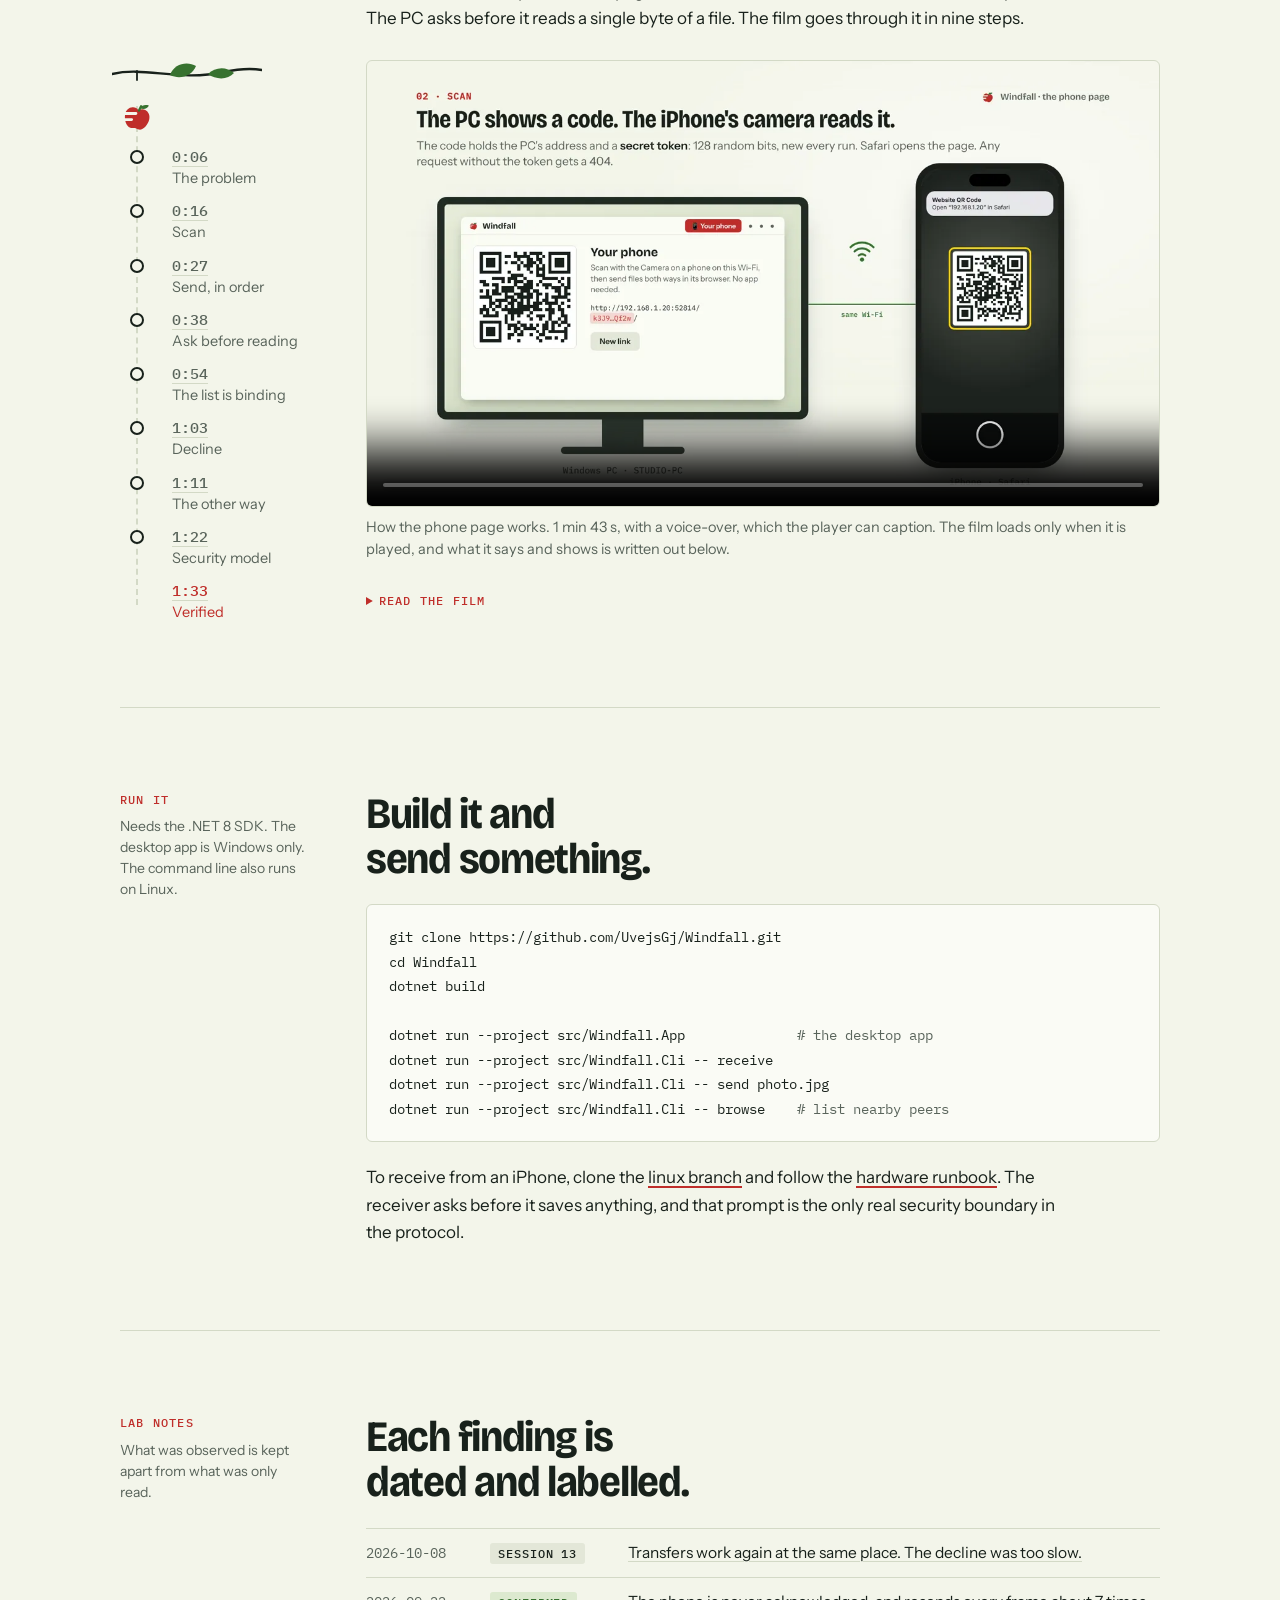
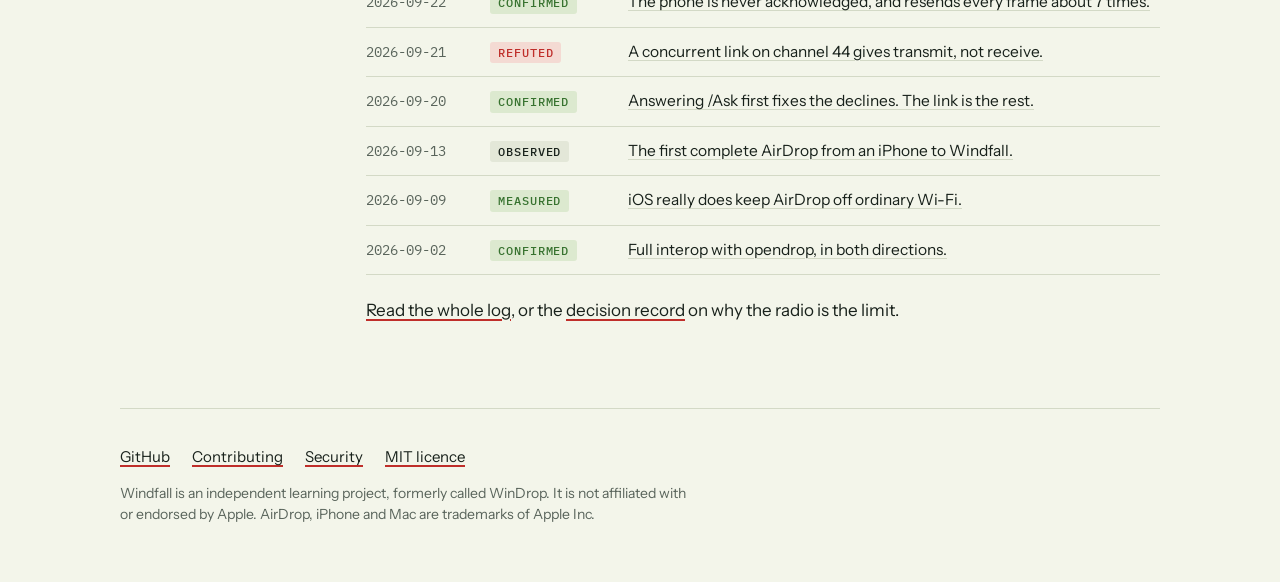
==== commit 97232732: "Give the phone-page film a voice A narrator now says what is happening as it happens: the code being" ====
--- a/index.html
+++ b/index.html
@@ -212,15 +212,16 @@
 
       <figure class="reel" data-rise>
         <div class="screen">
-          <video controls playsinline preload="none" width="1920" height="1080" poster="data:image/svg+xml,%3Csvg xmlns='http://www.w3.org/2000/svg' viewBox='0 0 16 9'/%3E" aria-label="How the phone page works: a film with no sound, 1 min 43 s">
-            <source data-theme="light" media="(prefers-color-scheme: light)" src="media/phone-page-light.webm" type='video/webm; codecs="av01.0.08M.08"'>
-            <source data-theme="light" media="(prefers-color-scheme: light)" src="media/phone-page-light.mp4" type='video/mp4; codecs="avc1.640032"'>
-            <source data-theme="dark" src="media/phone-page-dark.webm" type='video/webm; codecs="av01.0.08M.08"'>
-            <source data-theme="dark" src="media/phone-page-dark.mp4" type='video/mp4; codecs="avc1.640032"'>
-            <p>This browser cannot play the film. <a href="media/phone-page-light.mp4">Download it</a> (MP4, 5 MB), or read it below.</p>
+          <video controls playsinline preload="none" width="1920" height="1080" poster="data:image/svg+xml,%3Csvg xmlns='http://www.w3.org/2000/svg' viewBox='0 0 16 9'/%3E" aria-label="How the phone page works: a film with a voice-over, 1 min 43 s">
+            <source data-theme="light" media="(prefers-color-scheme: light)" src="media/phone-page-light.webm" type='video/webm; codecs="av01.0.08M.08, opus"'>
+            <source data-theme="light" media="(prefers-color-scheme: light)" src="media/phone-page-light.mp4" type='video/mp4; codecs="avc1.640032, mp4a.40.2"'>
+            <source data-theme="dark" src="media/phone-page-dark.webm" type='video/webm; codecs="av01.0.08M.08, opus"'>
+            <source data-theme="dark" src="media/phone-page-dark.mp4" type='video/mp4; codecs="avc1.640032, mp4a.40.2"'>
+            <track kind="captions" src="media/phone-page.vtt" srclang="en" label="English">
+            <p>This browser cannot play the film. <a href="media/phone-page-light.mp4">Download it</a> (MP4, 6 MB), or read it below.</p>
           </video>
         </div>
-        <figcaption class="small">How the phone page works. 1 min 43 s, with no sound. The film loads only when it is played, and what it says and shows is written out below.</figcaption>
+        <figcaption class="small">How the phone page works. 1 min 43 s, with a voice-over, which the player can caption. The film loads only when it is played, and what it says and shows is written out below.</figcaption>
       </figure>
 
       <div class="reel-wrap" data-rise>
@@ -246,78 +247,90 @@
 
       <details class="script" id="phone-page-words">
         <summary>Read the film</summary>
-        <p class="small">The captions, in order, and what each scene shows.</p>
+        <p class="small">The captions, what the voice says, and what each scene shows, in order.</p>
         <ol>
           <li><time datetime="PT0S">0:00</time><div>
             <p class="eb">Title</p>
             <h3 class="hd">Windfall</h3>
             <p class="said">How the phone page gets files between an iPhone and Windows. Ordinary Wi-Fi · no app · no extra hardware.</p>
+            <p class="voice"><b>Voice</b> The phone page sends files between an iPhone and a Windows PC, over plain Wi-Fi.</p>
             <p class="seen"><b>On screen</b> The Windfall apple drops into place above the name.</p>
           </div></li>
           <li><time datetime="PT6S">0:06</time><div>
             <p class="eb">01 · The problem</p>
             <h3 class="hd">AirDrop needs a radio mode Windows can't drive.</h3>
             <p class="said">An iPhone only AirDrops over AWDL, Apple's second Wi-Fi link layer. Windows exposes no way to run it.</p>
+            <p class="voice"><b>Voice</b> AirDrop needs Apple's own radio link, AWDL, and Windows can't run it.</p>
             <p class="seen"><b>On screen</b> A Windows PC, STUDIO-PC, shows Windfall with a Your phone button in its header, reading Ready: "iPhones only appear here over AWDL. For one on this Wi-Fi, use the phone button above." Beside it, an iPhone on its lock screen. A dashed red line between them, marked AirDrop · AWDL, is crossed out, and the phone's beacons stop at the cross.</p>
           </div></li>
           <li><time datetime="PT11.5S">0:11</time><div>
             <p class="eb">01 · The way round</p>
             <h3 class="hd">So use the Wi-Fi both devices already share.</h3>
             <p class="said">Windfall serves a small web page on the local network. It is not AirDrop, and it needs no Linux, no app on the phone and no extra hardware.</p>
+            <p class="voice"><b>Voice</b> So the phone page uses the Wi-Fi both devices already share.</p>
             <p class="seen"><b>On screen</b> A solid green line marked same Wi-Fi takes its place. On the PC, the pointer clicks Your phone.</p>
           </div></li>
           <li><time datetime="PT16S">0:16</time><div>
             <p class="eb">02 · Scan</p>
             <h3 class="hd">The PC shows a code. The iPhone's camera reads it.</h3>
             <p class="said">The code holds the PC's address and a secret token: 128 random bits, new every run. Safari opens the page. Any request without the token gets a 404.</p>
+            <p class="voice"><b>Voice</b> On the PC, Your phone shows a QR code, and the iPhone's camera reads it. It holds the PC's address and a secret token, new every run. Safari opens the page.</p>
             <p class="seen"><b>On screen</b> The PC shows a QR code, the address <code>http://192.168.1.20:52814/</code> with the token after it, and a New link button, under "Scan with the Camera on a phone on this Wi-Fi, then send files both ways in its browser. No app needed." The phone's camera frames the code and offers to open "192.168.1.20" in Safari. A request with the token crosses to the PC, the page comes back, and Safari shows STUDIO-PC: "Send files both ways over this Wi-Fi. No app needed."</p>
           </div></li>
           <li><time datetime="PT27.5S">0:27</time><div>
             <p class="eb">03 · Send, in order</p>
             <h3 class="hd">The phone sends the list first, then the files.</h3>
             <p class="said">One <code>POST /&lt;token&gt;/upload</code>. The form fields arrive in a fixed order, and the order is the point.</p>
+            <p class="voice"><b>Voice</b> Pick five photos and tap Send. The upload is one request, and its order is the point: first the device, then the list of files, then the files.</p>
             <p class="seen"><b>On screen</b> On the phone, five photos are chosen, IMG_4101.jpeg to IMG_4105.jpeg, and Send 5 files is tapped. The phone reads "Waiting for STUDIO-PC to accept…". Then the three fields, in order. 1, <code>from</code>: a guess at the device, "iPhone", from the browser, for display only. 2, <code>manifest</code>: a JSON list of {name, size} for every file it is about to send. No list, no question: an upload without one is refused. 3, <code>file</code> × n: the files themselves. The PC reads the first one's headers, then stops and asks.</p>
           </div></li>
           <li><time datetime="PT38.4S">0:38</time><div>
             <p class="eb">04 · Ask before reading</p>
             <h3 class="hd">The PC asks before it reads a single byte of a file.</h3>
             <p class="said">The list is what the person sees. Until they answer, the upload waits in the socket and TCP holds the phone back, so nobody can push a file onto the PC unasked.</p>
+            <p class="voice"><b>Voice</b> The PC reads the list, then stops and asks, before it reads a single byte of the files. The phone has to wait.</p>
             <p class="seen"><b>On screen</b> <code>from</code>, <code>manifest</code> and the first file's headers cross to the PC. It asks: "iPhone wants to send 5 files. 3.6 MB together. Nothing is saved unless you accept," and lists the five: IMG_4101.jpeg, 2.5 MB; IMG_4102.jpeg, 412 KB; IMG_4103.jpeg, 388 KB; IMG_4104.jpeg, 201 KB; IMG_4105.jpeg, 96 KB. The rest of the upload is marked held by TCP. The pointer clicks Accept.</p>
           </div></li>
           <li><time datetime="PT46.3S">0:46</time><div>
             <p class="eb">04 · Accepted</p>
             <h3 class="hd">Accept, and the bytes flow at Wi-Fi speed.</h3>
             <p class="said">Files are staged, then committed all or nothing. Five photos, 3.6 MB together, arrived intact from a real iPhone.</p>
+            <p class="voice"><b>Voice</b> Accept, and the photos stream across at Wi-Fi speed. They're saved together, or not at all.</p>
             <p class="seen"><b>On screen</b> The PC reads "Receiving from iPhone…" and ticks off each file in <code>Downloads\Windfall</code>, then reads "Saved 5 files from iPhone". A 200 OK goes back, and the phone reads "Sent 5 files."</p>
           </div></li>
           <li><time datetime="PT54.4S">0:54</time><div>
             <p class="eb">05 · The list is binding</p>
             <h3 class="hd">What was agreed to is what lands on disk.</h3>
             <p class="said">Each file is saved under the name the list gave it and may be no larger than the list said. Any mismatch fails the whole upload.</p>
+            <p class="voice"><b>Voice</b> What you agree to is what gets saved. If a file doesn't match the list, by name, size or count, nothing is kept.</p>
             <p class="seen"><b>On screen</b> Agreed at the prompt: photo.jpg, 1.2 MB, 1 file. What the page sent: photo.exe, 40 MB, 2 files. A not-equal sign stands between them. Then four rules: name taken from the list; no larger than listed; count must match; a mismatch fails the whole upload, and nothing is kept.</p>
           </div></li>
           <li><time datetime="PT1M3.4S">1:03</time><div>
             <p class="eb">06 · Decline</p>
             <h3 class="hd">Say no, and the phone hears it.</h3>
             <p class="said">The refusal goes out while the phone is still uploading. Safari shows "Declined on" the PC's name, and nothing is left behind: no file, no staging folder.</p>
+            <p class="voice"><b>Voice</b> This time, one photo. Decline it, and the phone is told at once. Nothing is left behind on the PC.</p>
             <p class="seen"><b>On screen</b> The phone sends one file, IMG_4120.jpeg, 1.6 MB, and the PC asks about it. The pointer clicks Decline, a 403 Declined crosses back, and the phone reads "Declined on STUDIO-PC." The PC reads "The phone was told. Nothing was written: no file, no staging folder," and its staging folder, <code>Downloads\Windfall\.incoming-…</code>, is marked removed.</p>
           </div></li>
           <li><time datetime="PT1M11.9S">1:11</time><div>
             <p class="eb">07 · The other way</p>
             <h3 class="hd">The PC can offer files back to the phone.</h3>
             <p class="said">Only while the phone sheet is open. Each offer has a generation number, so an old link stops working the moment the offer changes. Downloads land in the Files app.</p>
+            <p class="voice"><b>Voice</b> Files can go the other way too. While the sheet is open, the PC offers files, and the phone saves them to its Files app. Links to an old offer stop working.</p>
             <p class="seen"><b>On screen</b> Under "Offered to the phone", the PC lists holiday-01.jpg, 3.1 MB; holiday-02.jpg, 2.8 MB; and clip.mp4, 24 MB, as offer #4, while its sheet is open. The phone page lists them under From STUDIO-PC, with the note "Downloads go to the Files app. To put a photo in Photos, open it there and tap Share, then Save Image." The phone downloads holiday-01.jpg with <code>GET /&lt;token&gt;/files/4/0</code>, and a banner reads "Download complete: holiday-01.jpg saved to Files". A request for the offer before, <code>GET /&lt;token&gt;/files/3/0</code>, gets a 404.</p>
           </div></li>
           <li><time datetime="PT1M22.4S">1:22</time><div>
             <p class="eb">08 · Security model</p>
             <h3 class="hd">Two locks, and plain HTTP on purpose.</h3>
             <p class="said">Safari shows a full-page warning for a self-signed certificate. Rather than teach people to click through it, the page relies on the token, the prompt and the Wi-Fi's own encryption.</p>
+            <p class="voice"><b>Voice</b> Two locks keep it safe: the secret token in the address, and the question on the PC. It's plain HTTP, so use it on a network you trust.</p>
             <p class="seen"><b>On screen</b> Lock 1, the token: 128 random bits as the first path segment, compared in constant time. A wrong or missing token gets the same 404 as a page that doesn't exist. Lock 2, the prompt: anyone with the link can ask to send files, but nothing is written until the person at the PC agrees, and New link takes the address back. Protected: from outsiders, by the Wi-Fi's encryption, and from others on the network without the link, by the token. Not protected: from someone on the same network who can intercept traffic. So: home and other trusted networks.</p>
           </div></li>
           <li><time datetime="PT1M33.4S">1:33</time><div>
             <p class="eb">09 · Verified</p>
             <h3 class="hd">Tested with a real iPhone on iOS 27.0.1.</h3>
             <p class="said">The Windfall app on plain Windows, over home Wi-Fi.</p>
+            <p class="voice"><b>Voice</b> All of this was tested with a real iPhone, on iOS 27. Not AirDrop. Just the Wi-Fi you already have.</p>
             <p class="seen"><b>On screen</b> Four results, each ticked. The camera read the code from the app; Safari opened the page. One photo, then five in one send, arrived intact (Safari converts HEIC to JPEG). A decline reached the phone as "Declined on", leaving nothing behind. Five images and a video downloaded from the PC to the phone. It ends on "Not AirDrop. Just the Wi-Fi you already have." and uvejsgj.github.io/windfall-site, then fades to the colour of the page.</p>
           </div></li>
         </ol>
--- a/site.css
+++ b/site.css
@@ -245,7 +245,8 @@
 .sec .script .hd { margin: 0; font-size: 1.15rem; line-height: 1.25; letter-spacing: -.01em; }
 .script .said { font-size: 15.5px; line-height: 1.5; }
 .script .seen { font-size: 14.5px; line-height: 1.5; color: var(--stem); }
-.script .seen b { margin-right: 4px; font: 500 11px/1.4 var(--mono); letter-spacing: .08em; text-transform: uppercase; color: var(--seed); }
+.script .voice { font-size: 15.5px; line-height: 1.5; }
+.script .voice b, .script .seen b { margin-right: 4px; font: 500 11px/1.4 var(--mono); letter-spacing: .08em; text-transform: uppercase; color: var(--seed); }
 .script code { overflow-wrap: anywhere; }
 
 @media (max-width: 860px) {
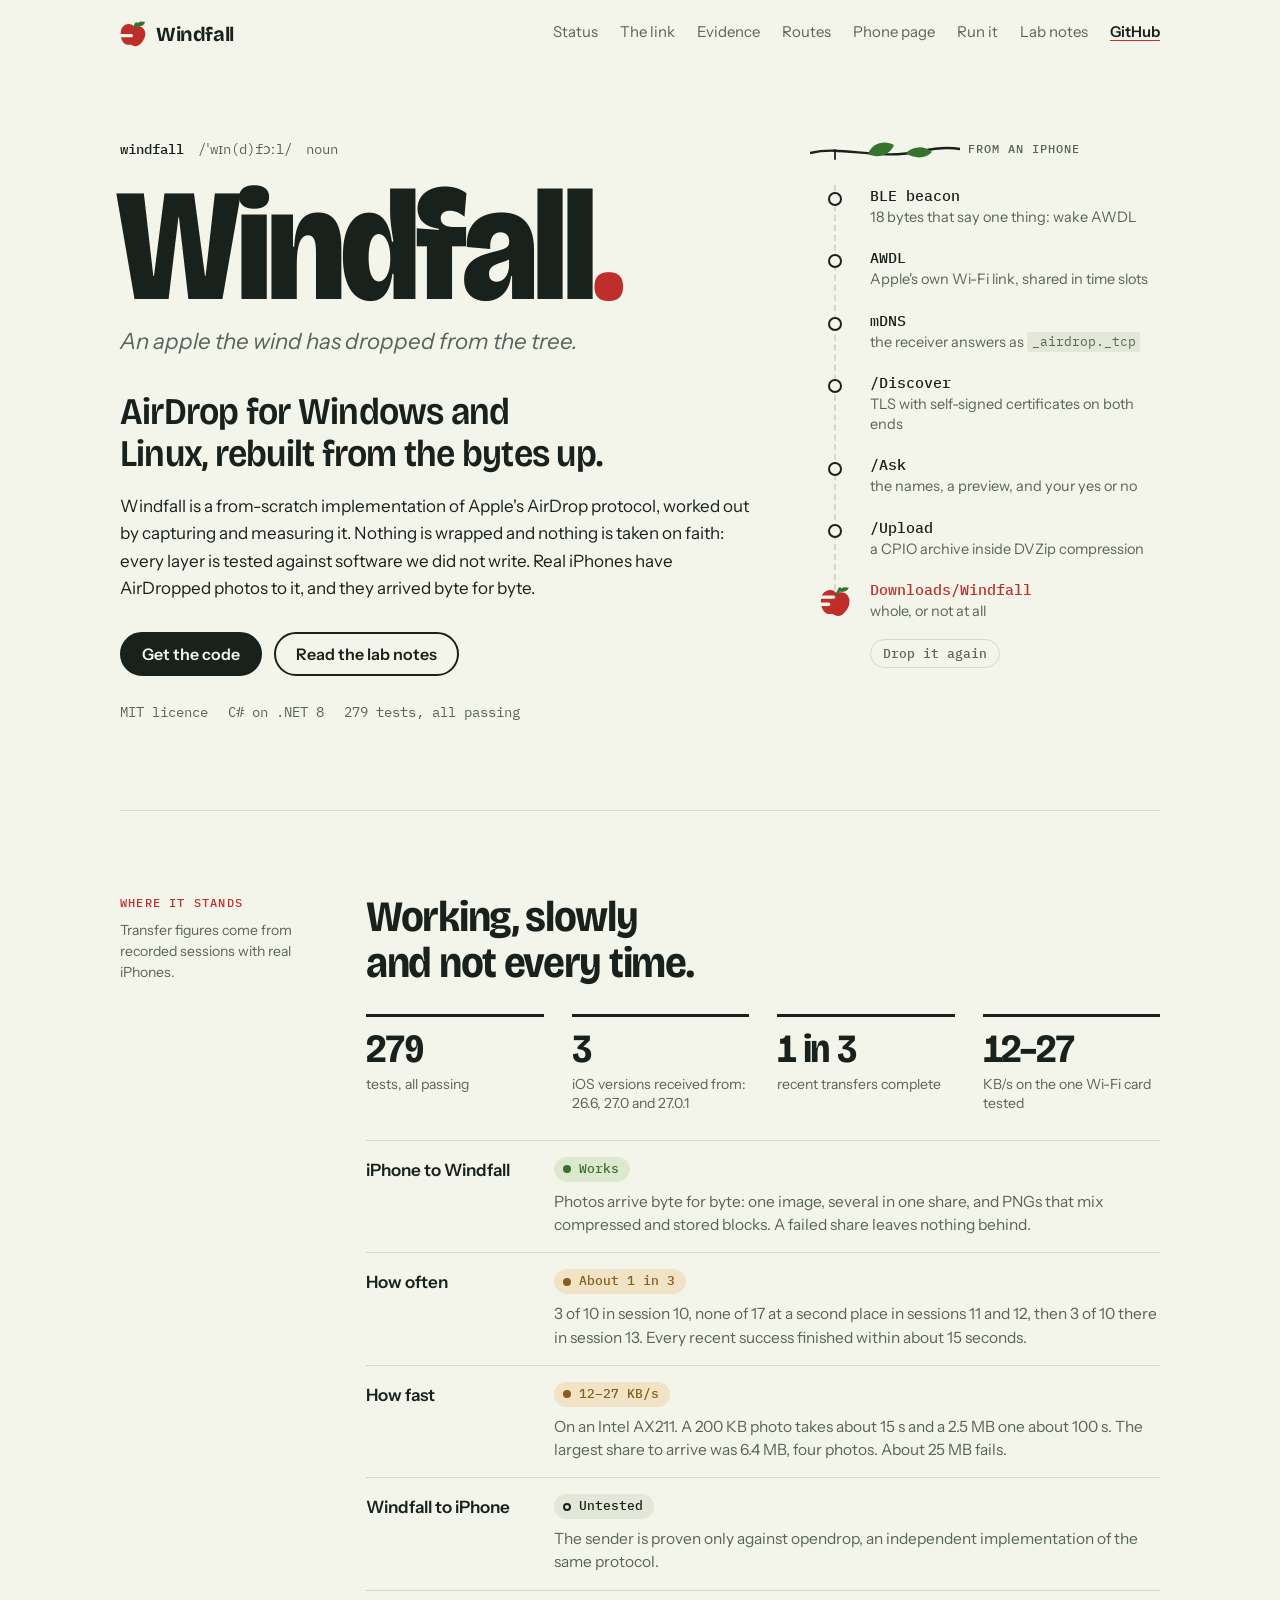
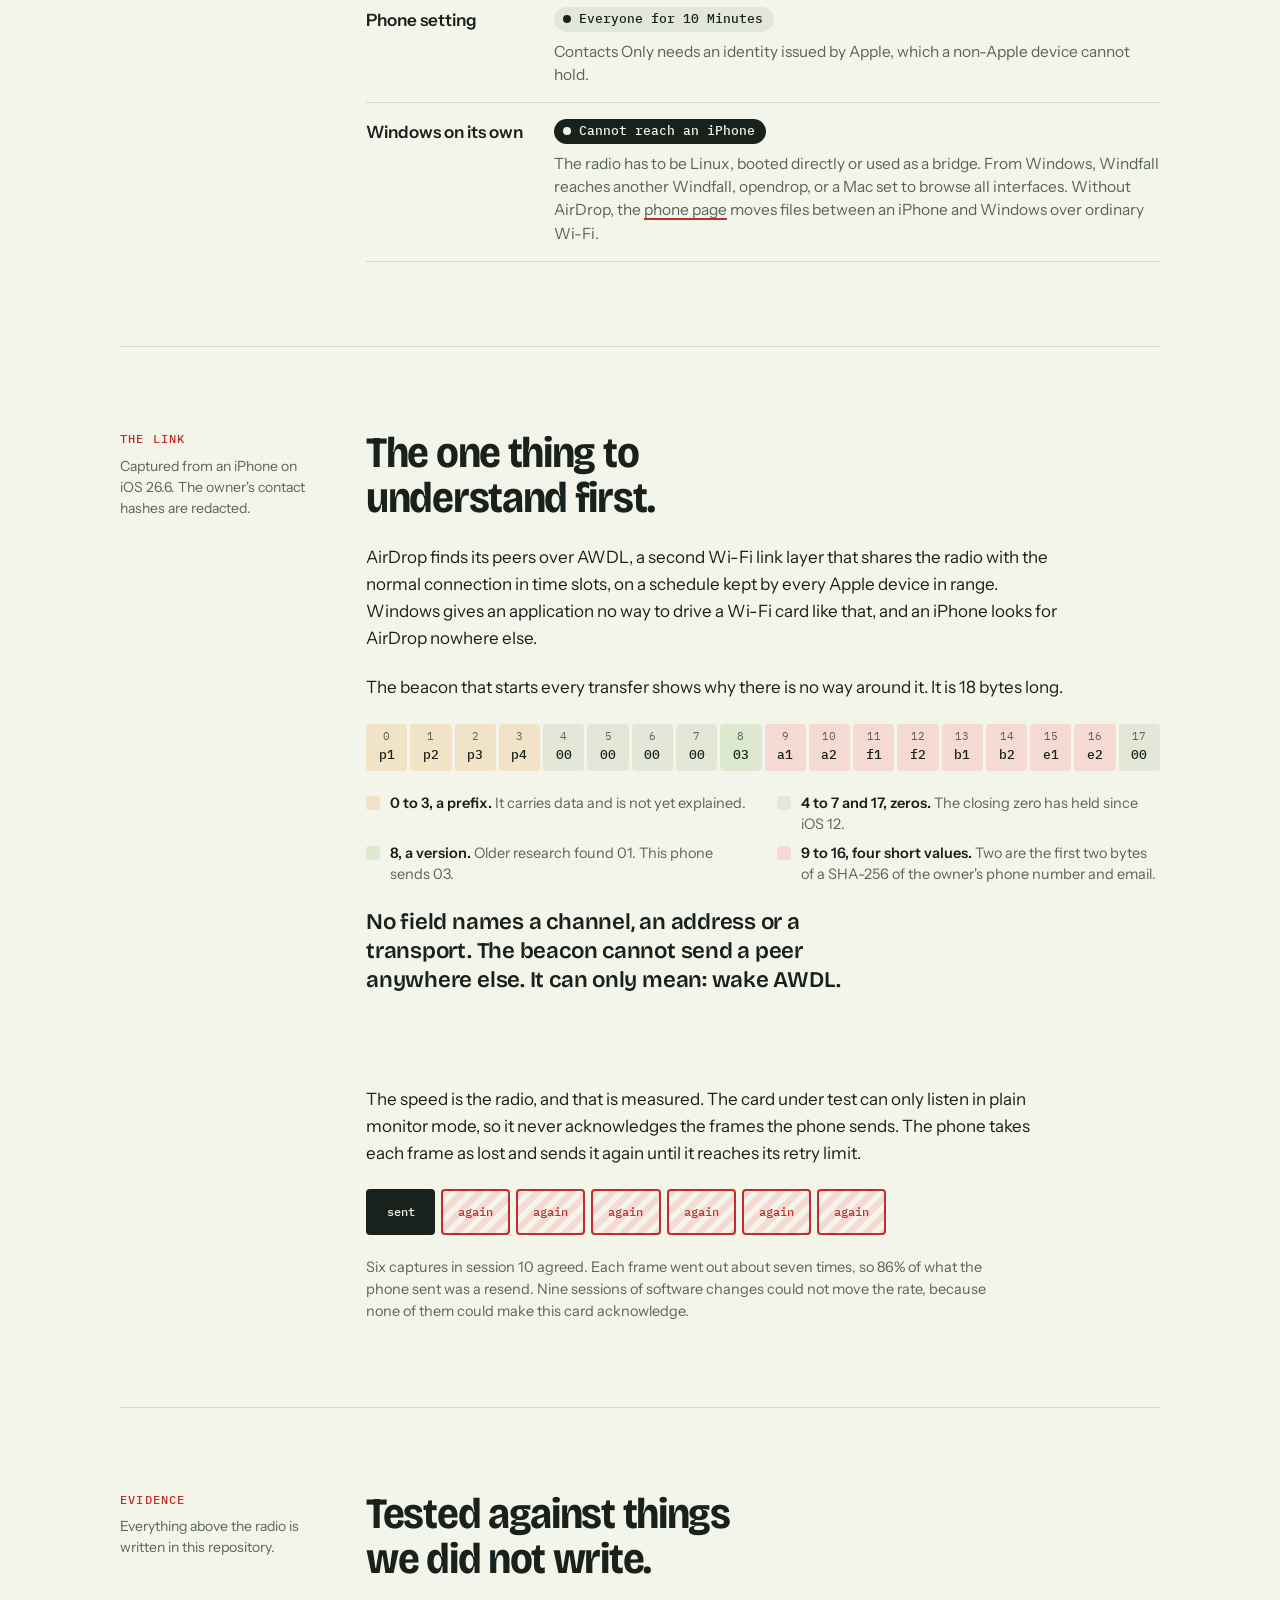
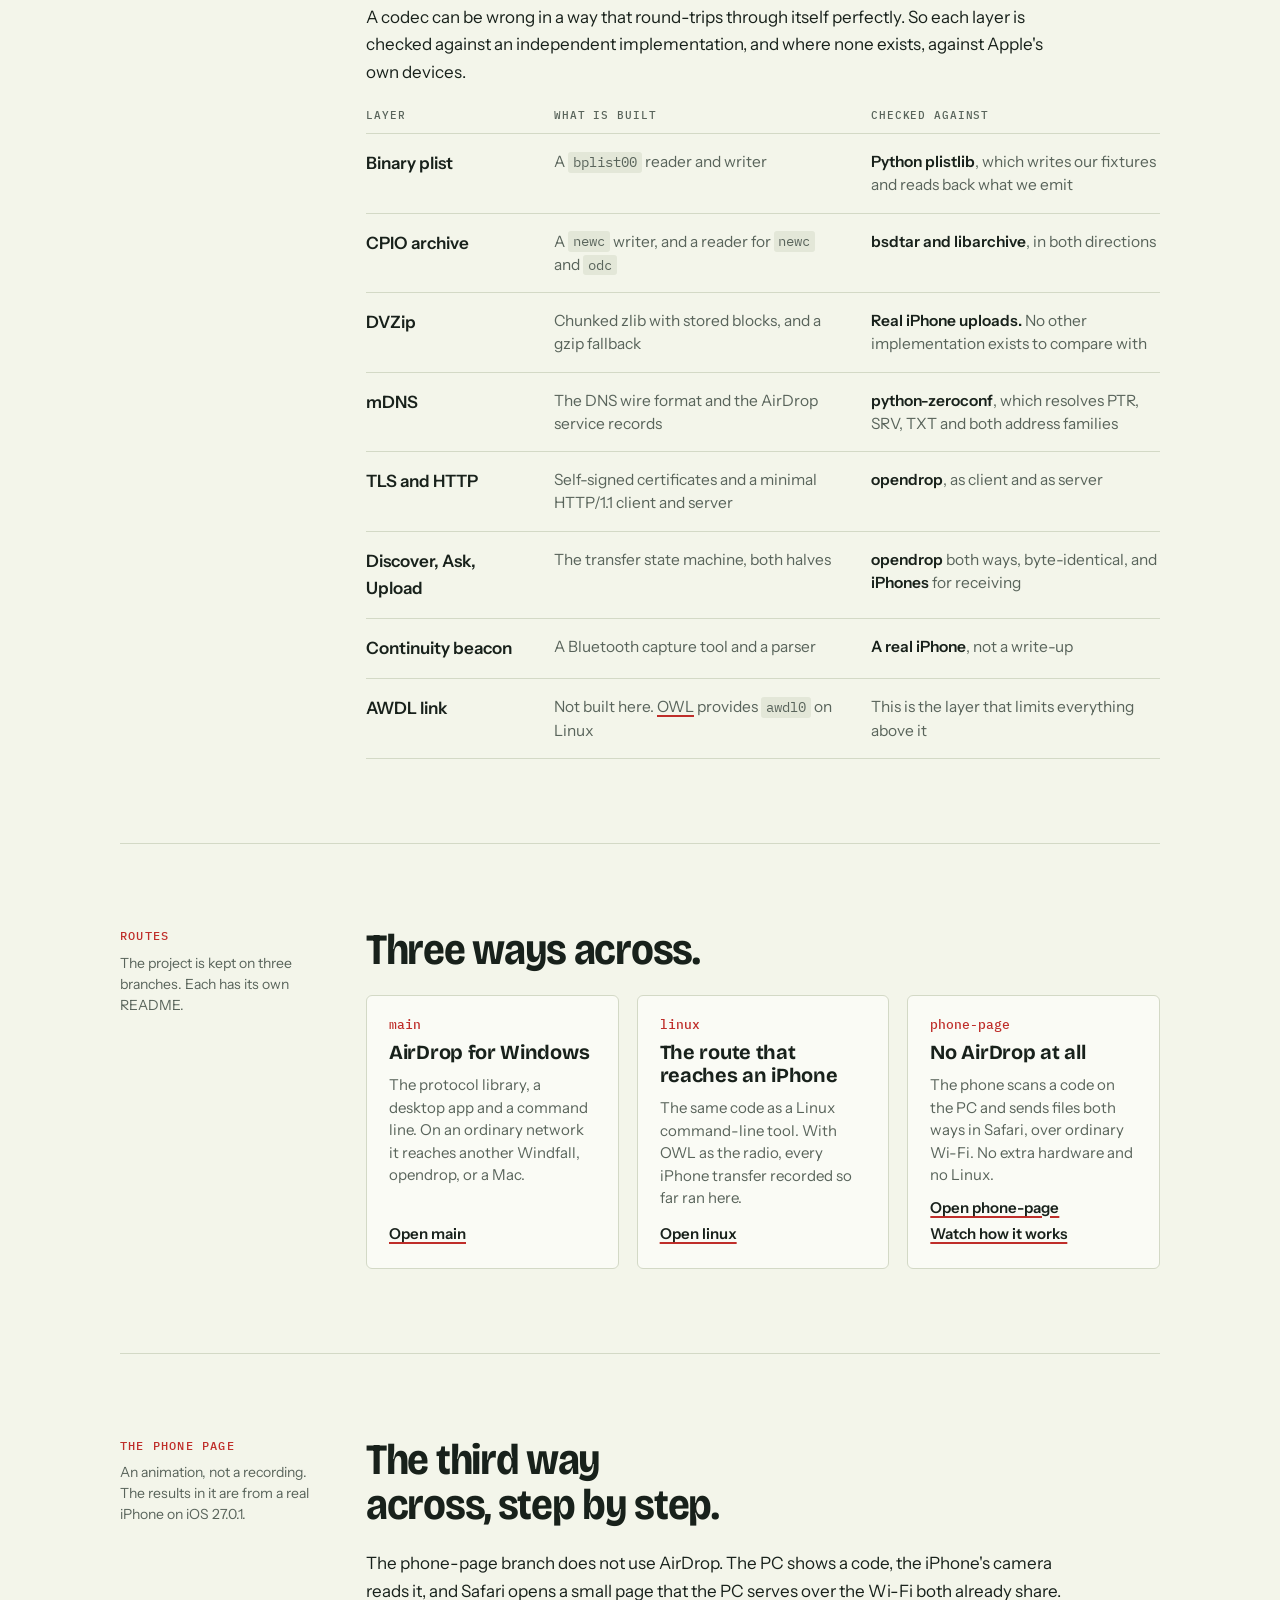
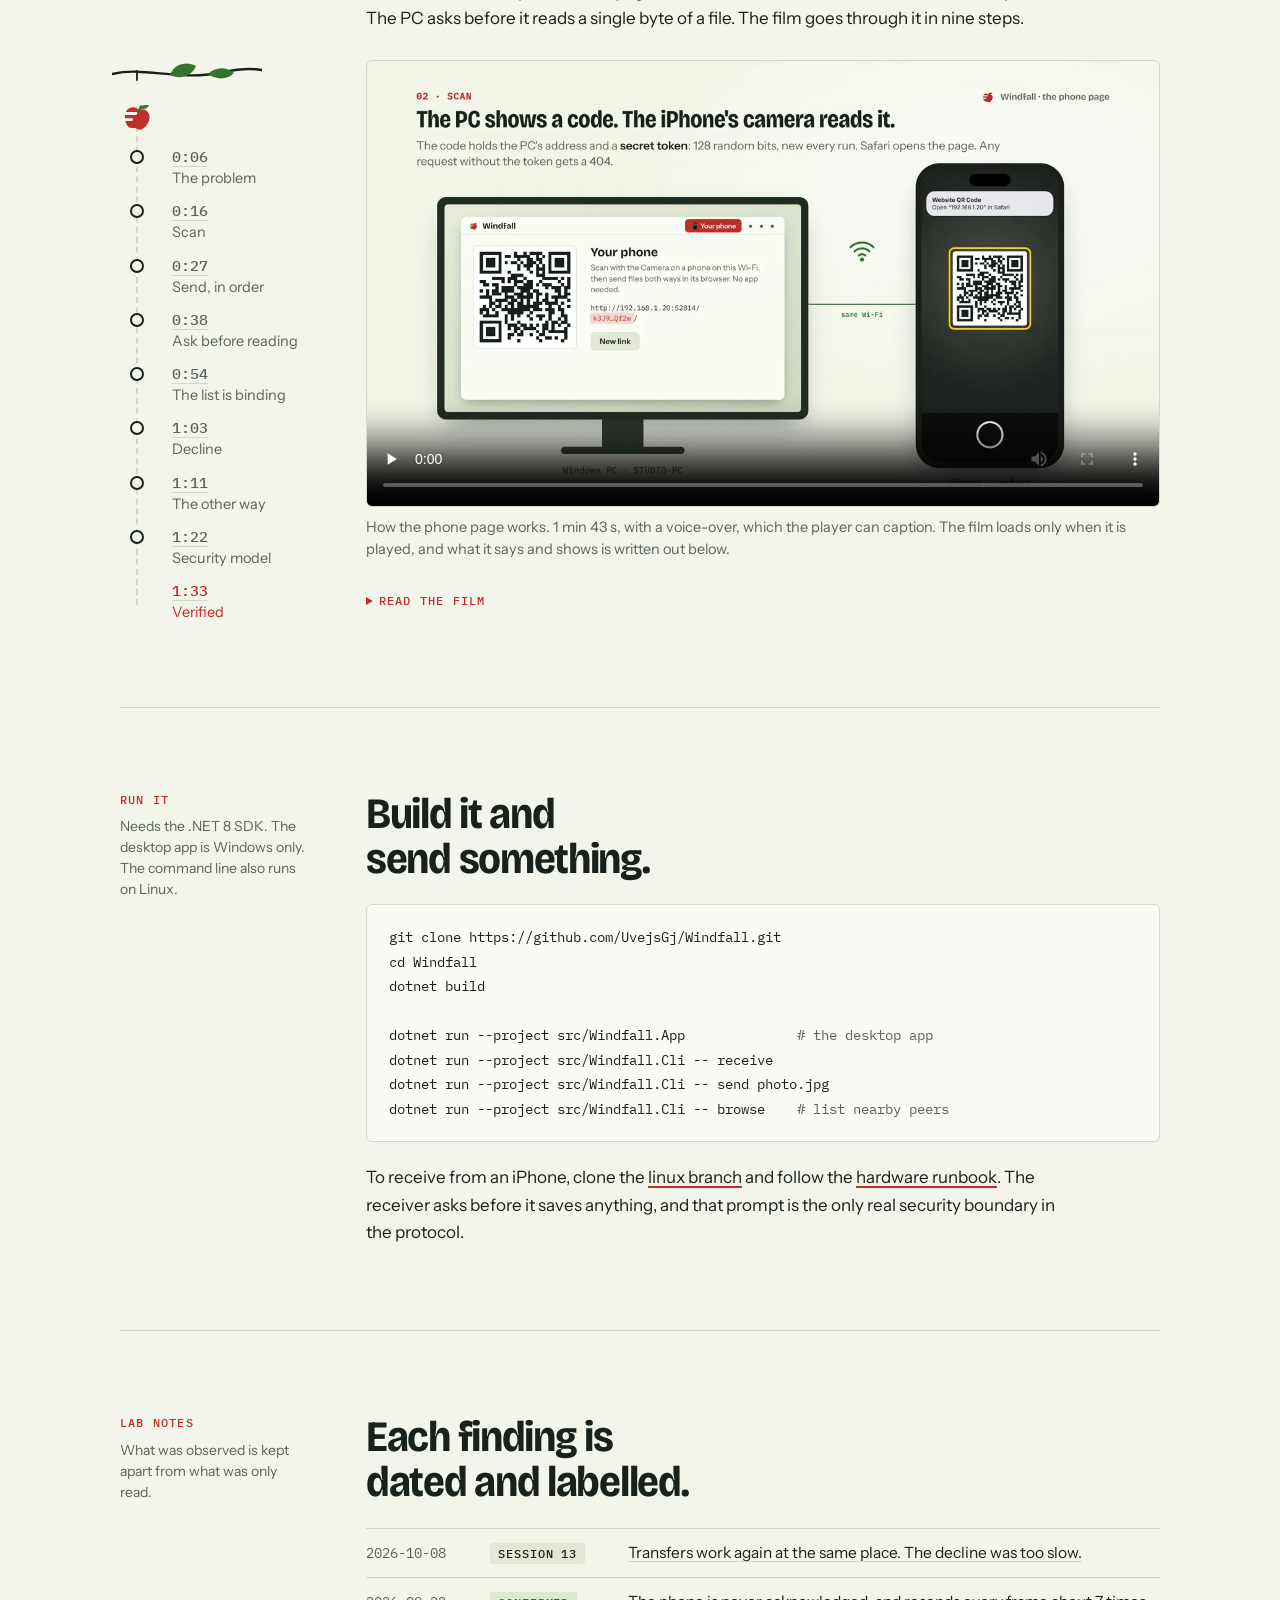
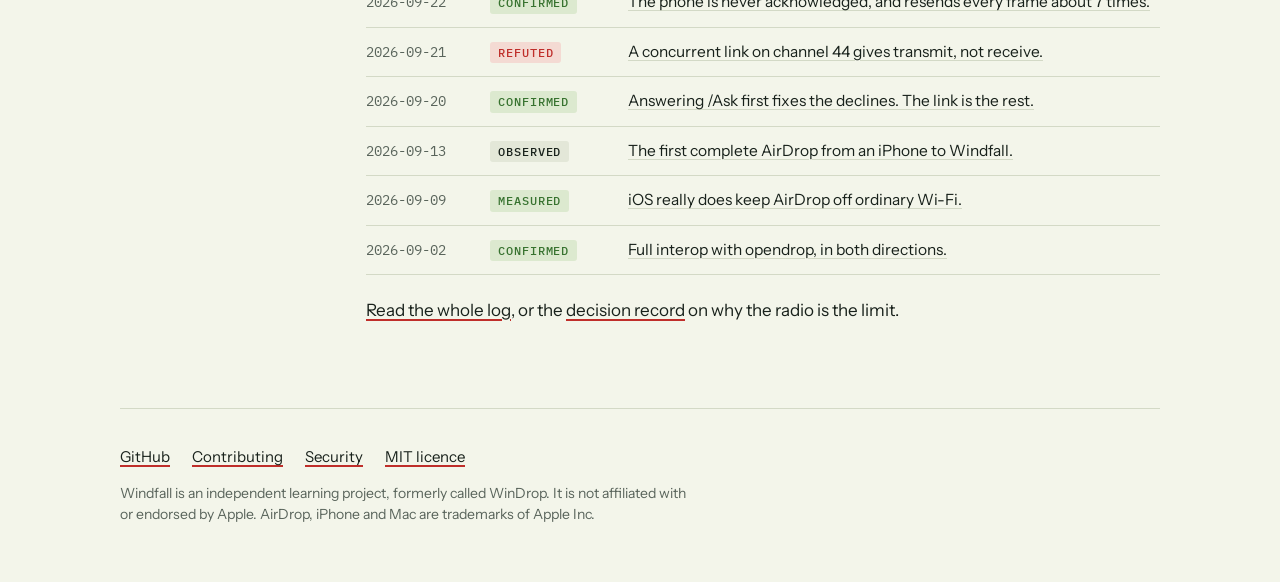
==== commit 5caeb302: "Correct what the voice says, and keep the apple on the frame What the review of the voice found:  Th" ====
--- a/index.html
+++ b/index.html
@@ -274,7 +274,7 @@
             <p class="eb">02 · Scan</p>
             <h3 class="hd">The PC shows a code. The iPhone's camera reads it.</h3>
             <p class="said">The code holds the PC's address and a secret token: 128 random bits, new every run. Safari opens the page. Any request without the token gets a 404.</p>
-            <p class="voice"><b>Voice</b> On the PC, Your phone shows a QR code, and the iPhone's camera reads it. It holds the PC's address and a secret token, new every run. Safari opens the page.</p>
+            <p class="voice"><b>Voice</b> The PC shows a QR code, and the iPhone's camera reads it. It holds the PC's address and a secret token, new every run. Safari opens the page.</p>
             <p class="seen"><b>On screen</b> The PC shows a QR code, the address <code>http://192.168.1.20:52814/</code> with the token after it, and a New link button, under "Scan with the Camera on a phone on this Wi-Fi, then send files both ways in its browser. No app needed." The phone's camera frames the code and offers to open "192.168.1.20" in Safari. A request with the token crosses to the PC, the page comes back, and Safari shows STUDIO-PC: "Send files both ways over this Wi-Fi. No app needed."</p>
           </div></li>
           <li><time datetime="PT27.5S">0:27</time><div>
@@ -302,7 +302,7 @@
             <p class="eb">05 · The list is binding</p>
             <h3 class="hd">What was agreed to is what lands on disk.</h3>
             <p class="said">Each file is saved under the name the list gave it and may be no larger than the list said. Any mismatch fails the whole upload.</p>
-            <p class="voice"><b>Voice</b> What you agree to is what gets saved. If a file doesn't match the list, by name, size or count, nothing is kept.</p>
+            <p class="voice"><b>Voice</b> What you agree to is what gets saved. Files keep their listed names. If one is bigger than listed, or the count is off, nothing is kept.</p>
             <p class="seen"><b>On screen</b> Agreed at the prompt: photo.jpg, 1.2 MB, 1 file. What the page sent: photo.exe, 40 MB, 2 files. A not-equal sign stands between them. Then four rules: name taken from the list; no larger than listed; count must match; a mismatch fails the whole upload, and nothing is kept.</p>
           </div></li>
           <li><time datetime="PT1M3.4S">1:03</time><div>
@@ -330,7 +330,7 @@
             <p class="eb">09 · Verified</p>
             <h3 class="hd">Tested with a real iPhone on iOS 27.0.1.</h3>
             <p class="said">The Windfall app on plain Windows, over home Wi-Fi.</p>
-            <p class="voice"><b>Voice</b> All of this was tested with a real iPhone, on iOS 27. Not AirDrop. Just the Wi-Fi you already have.</p>
+            <p class="voice"><b>Voice</b> These four were tested with a real iPhone, on iOS 27. Not AirDrop. Just the Wi-Fi you already have.</p>
             <p class="seen"><b>On screen</b> Four results, each ticked. The camera read the code from the app; Safari opened the page. One photo, then five in one send, arrived intact (Safari converts HEIC to JPEG). A decline reached the phone as "Declined on", leaving nothing behind. Five images and a video downloaded from the PC to the phone. It ends on "Not AirDrop. Just the Wi-Fi you already have." and uvejsgj.github.io/windfall-site, then fades to the colour of the page.</p>
           </div></li>
         </ol>
